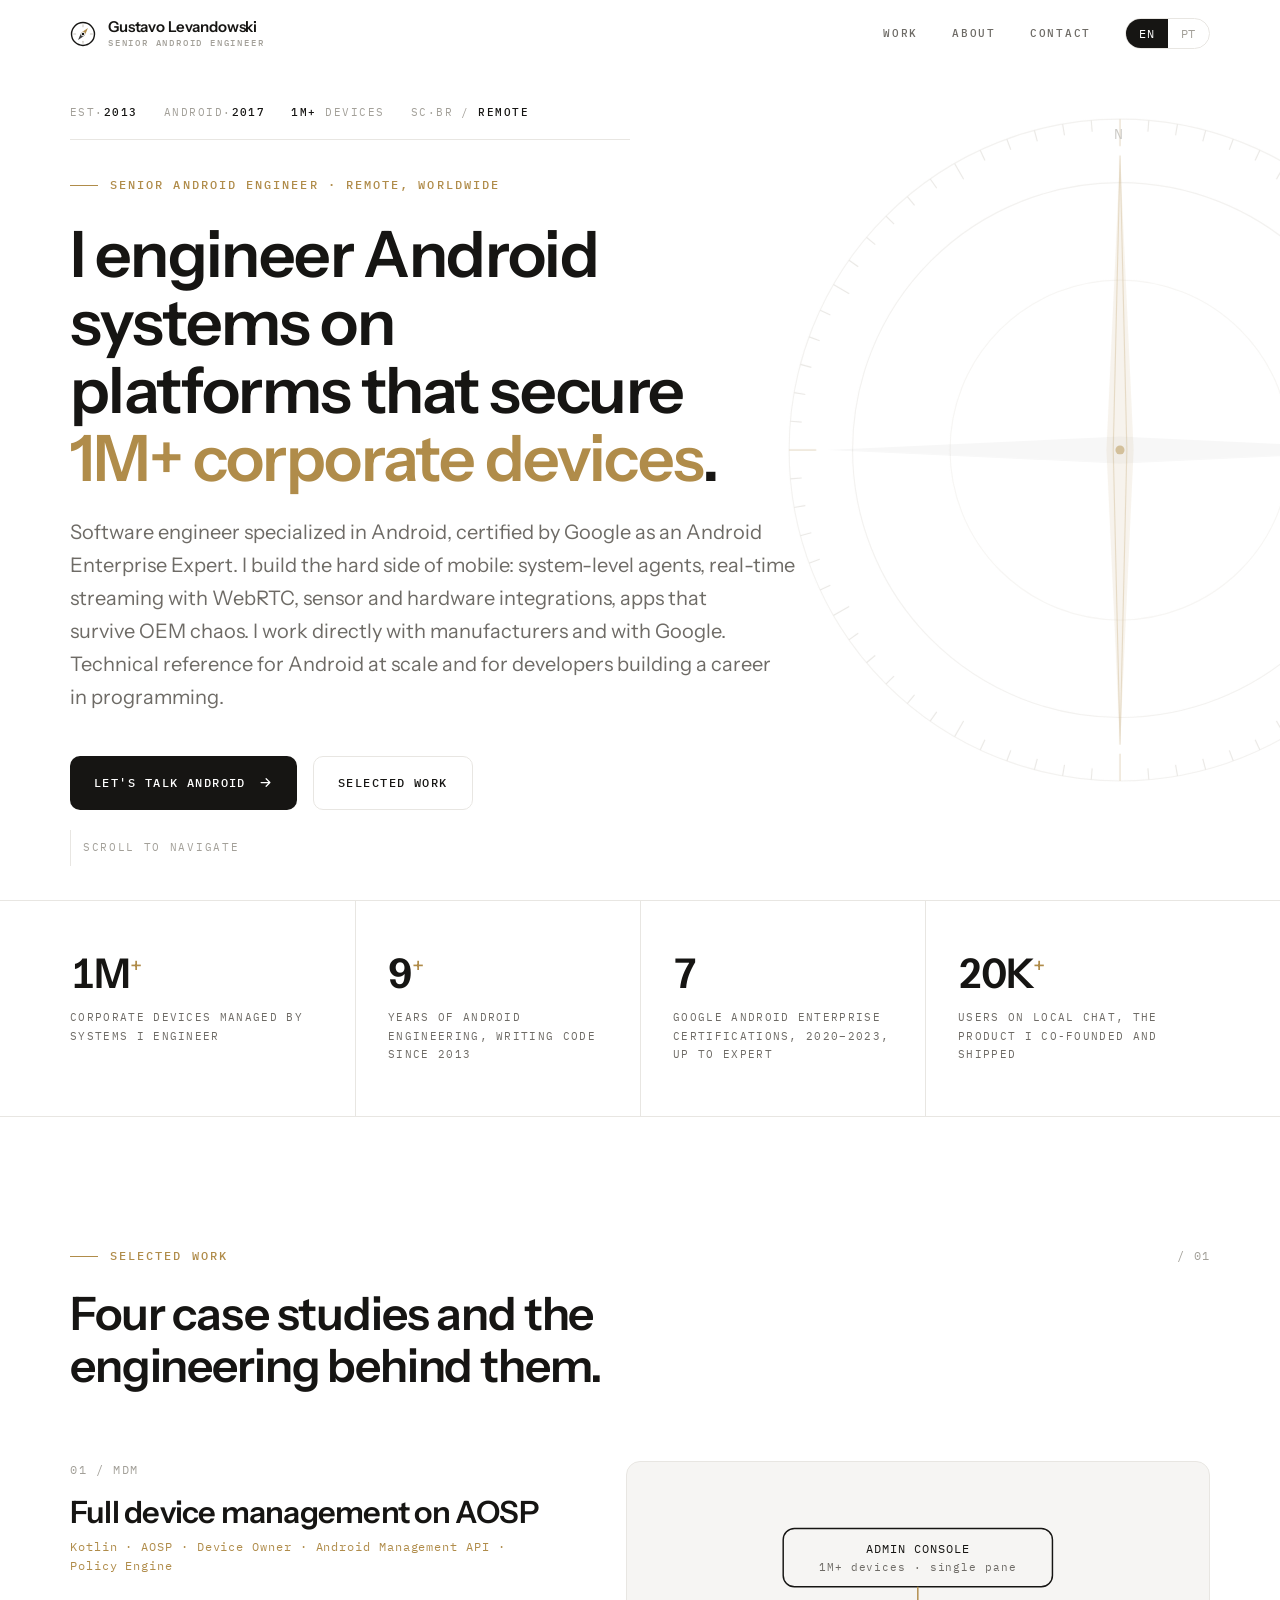
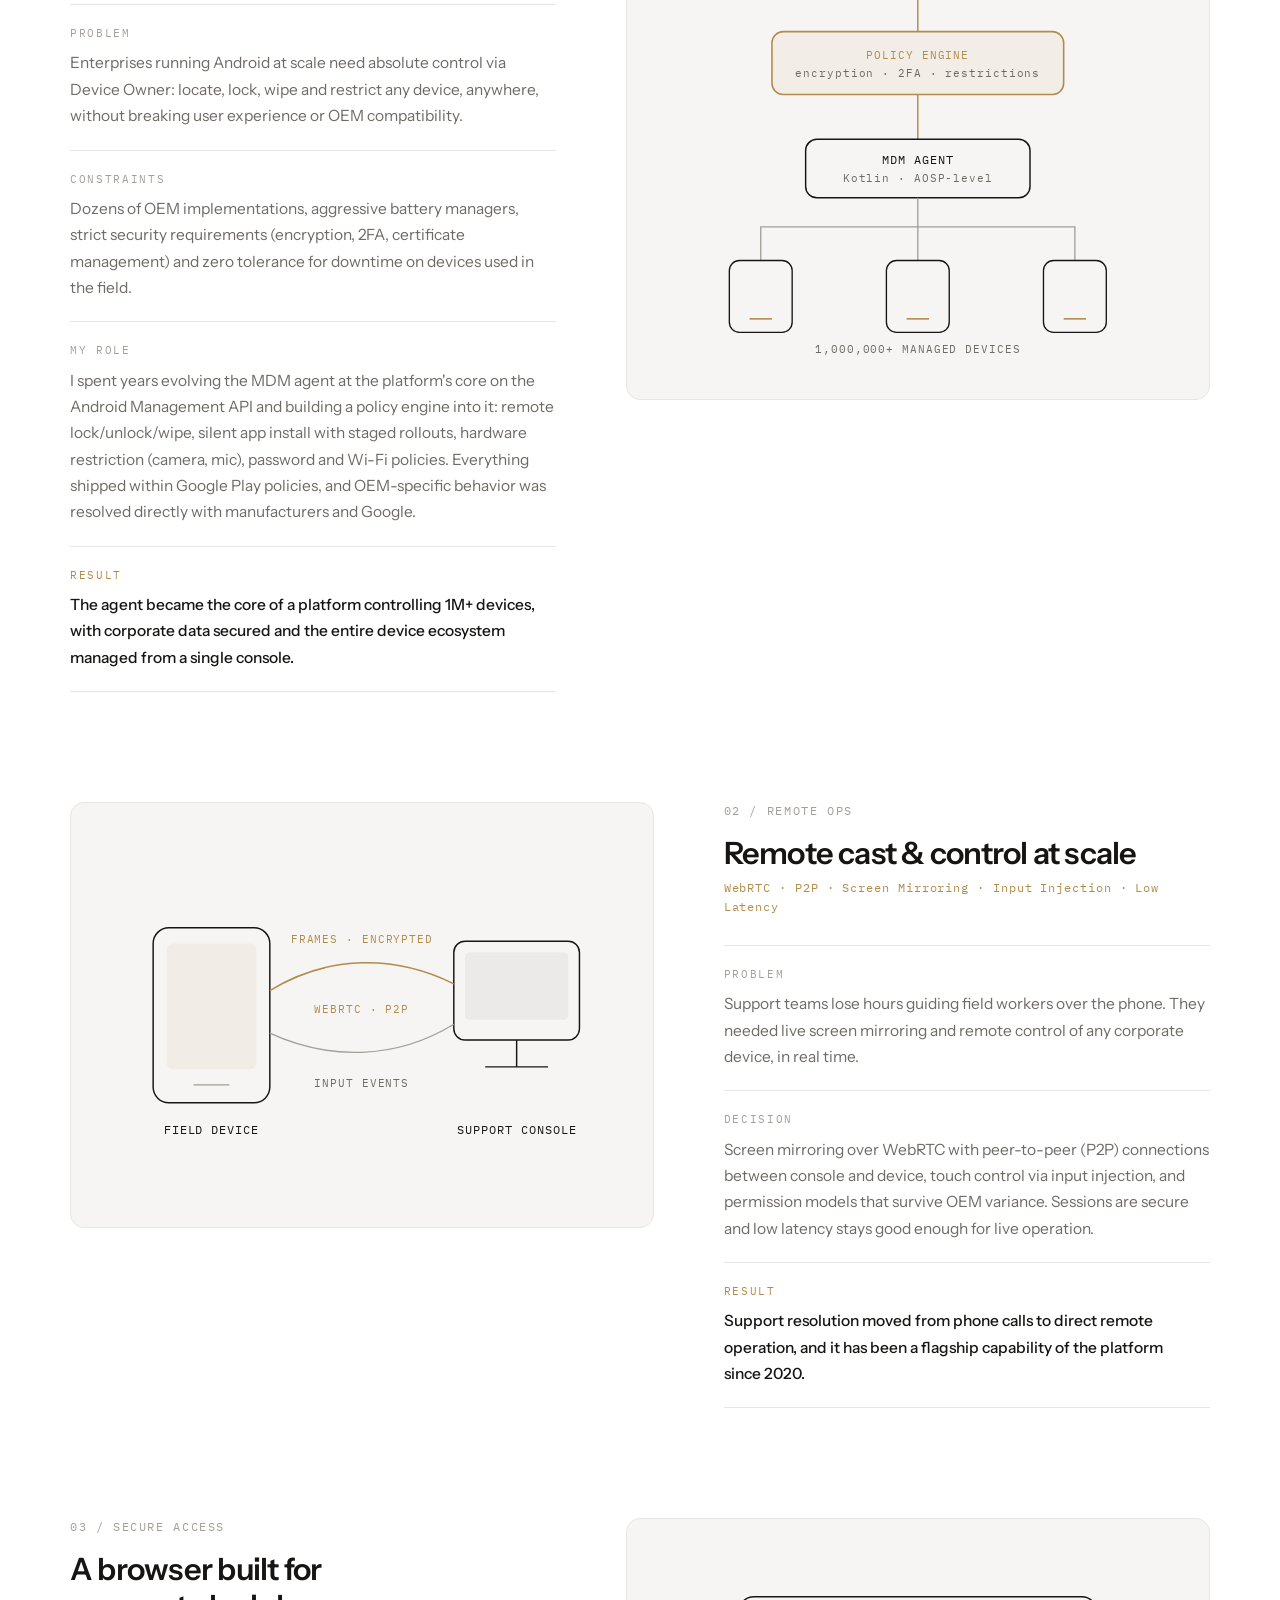
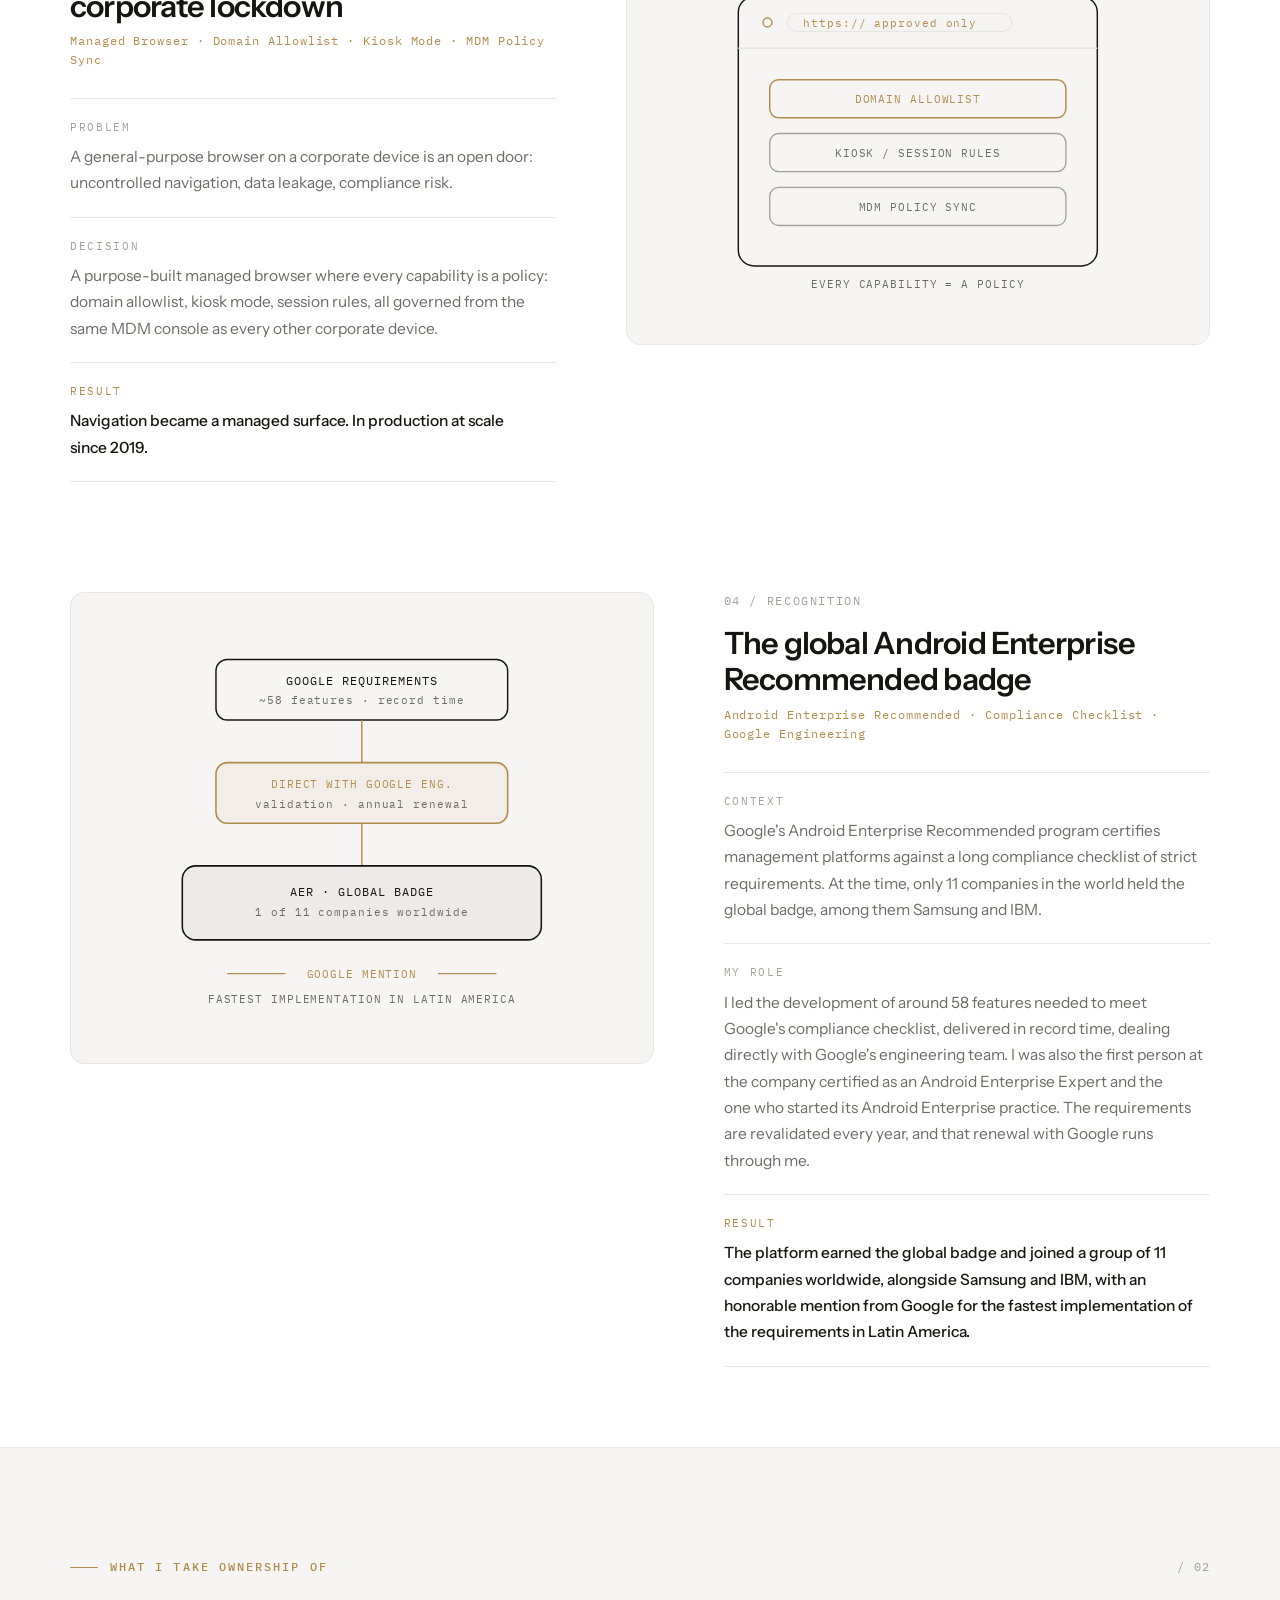
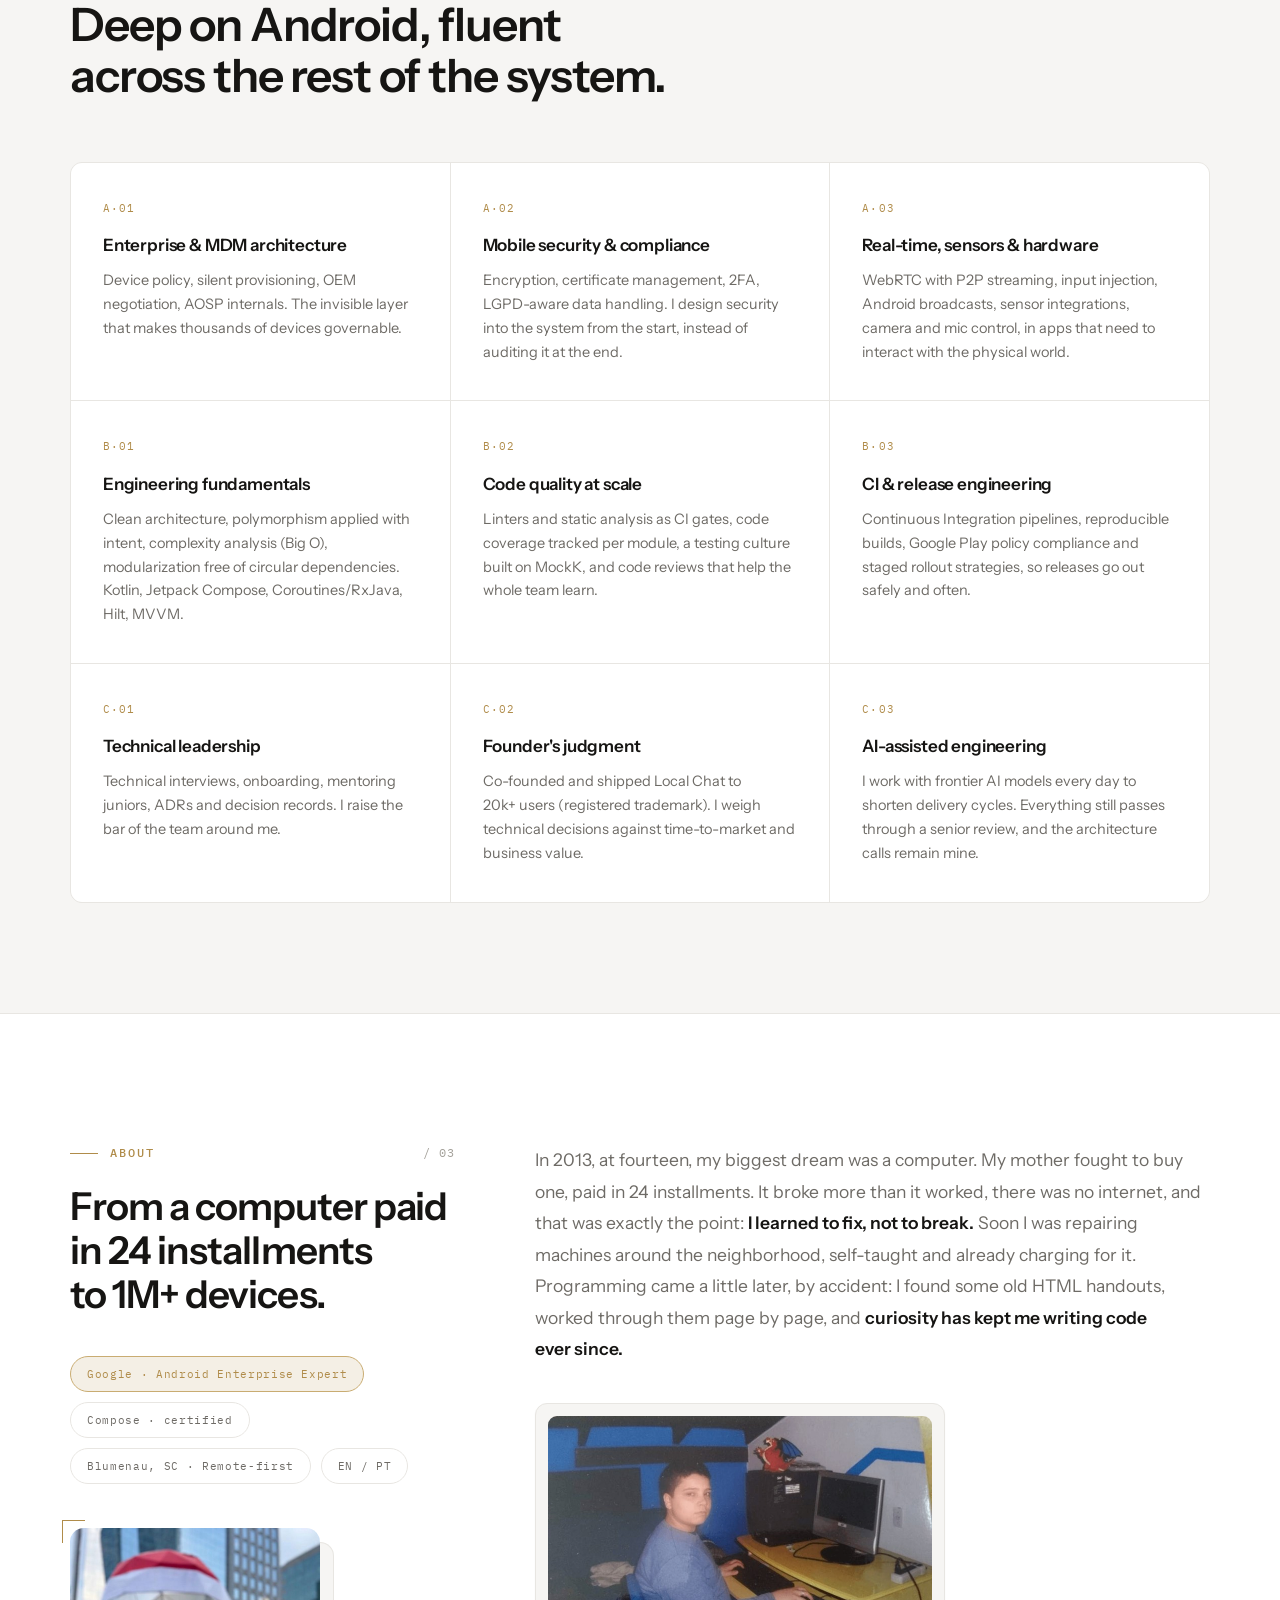
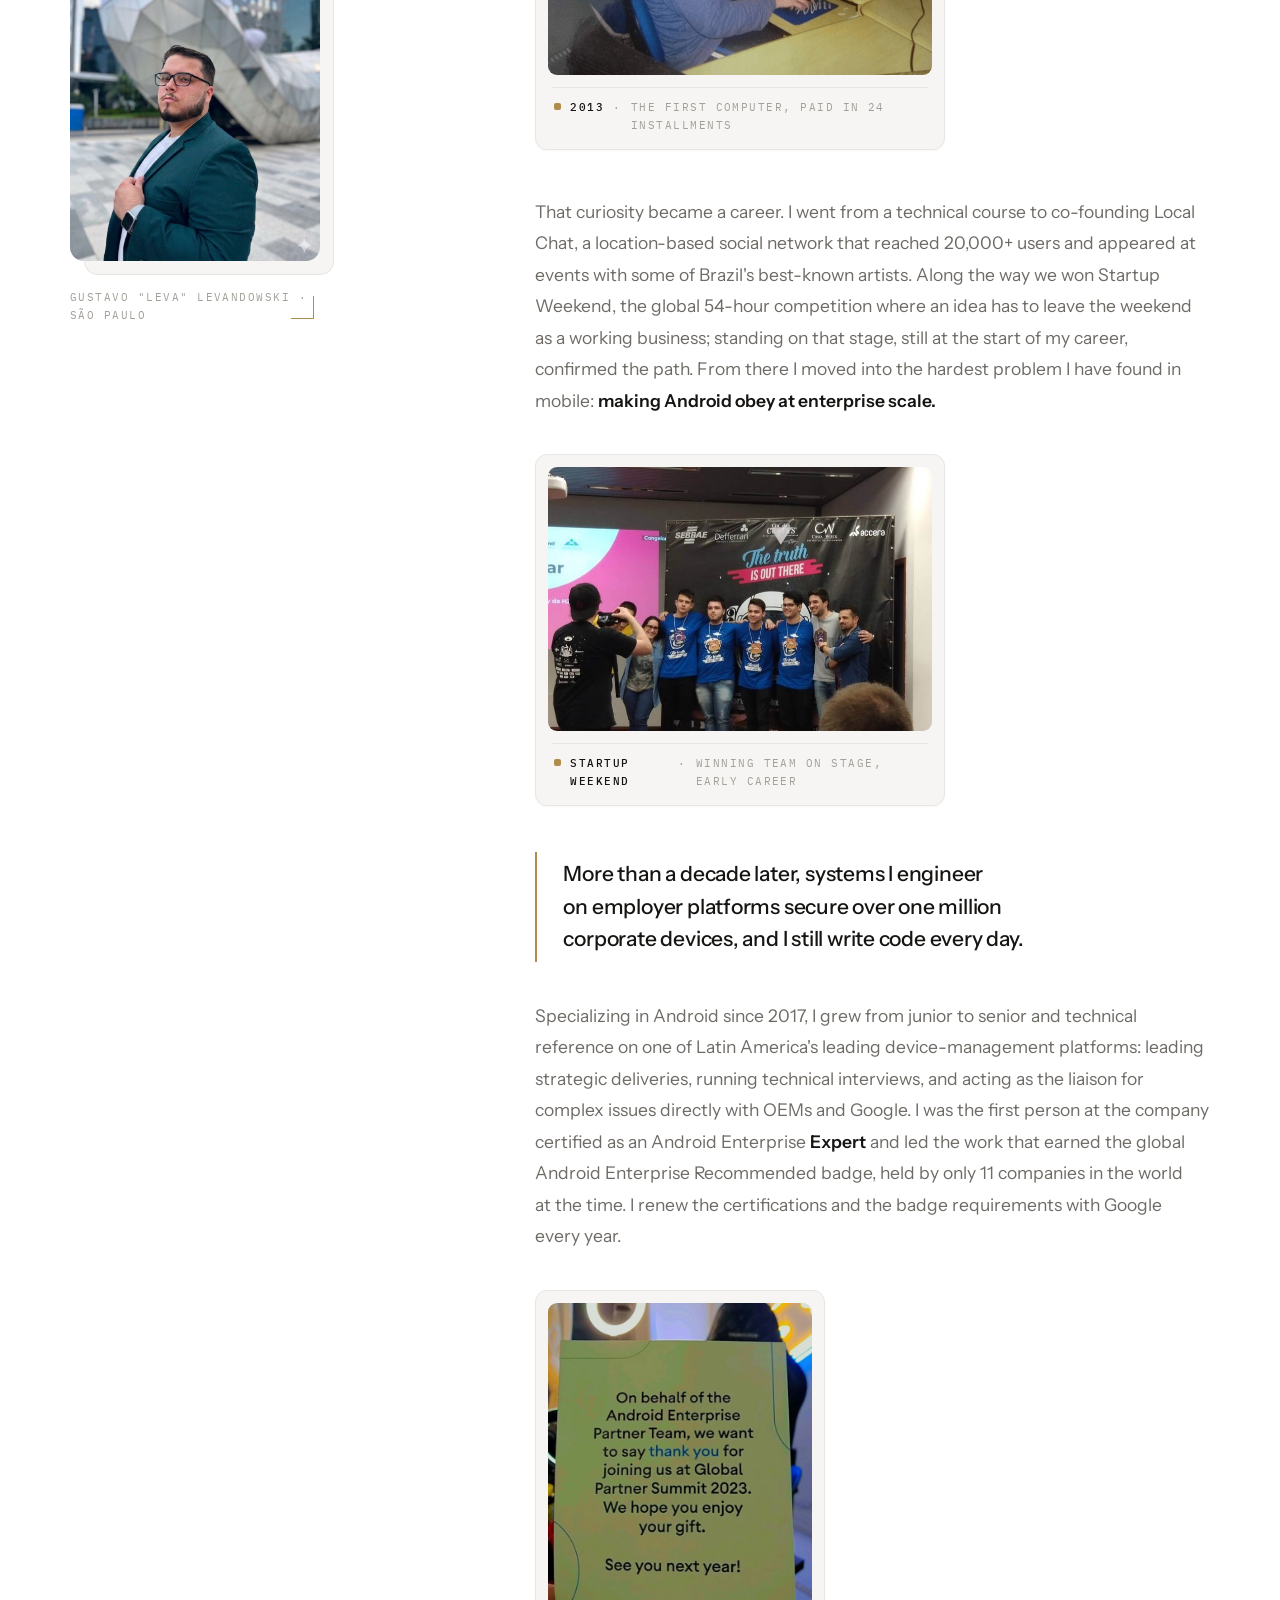
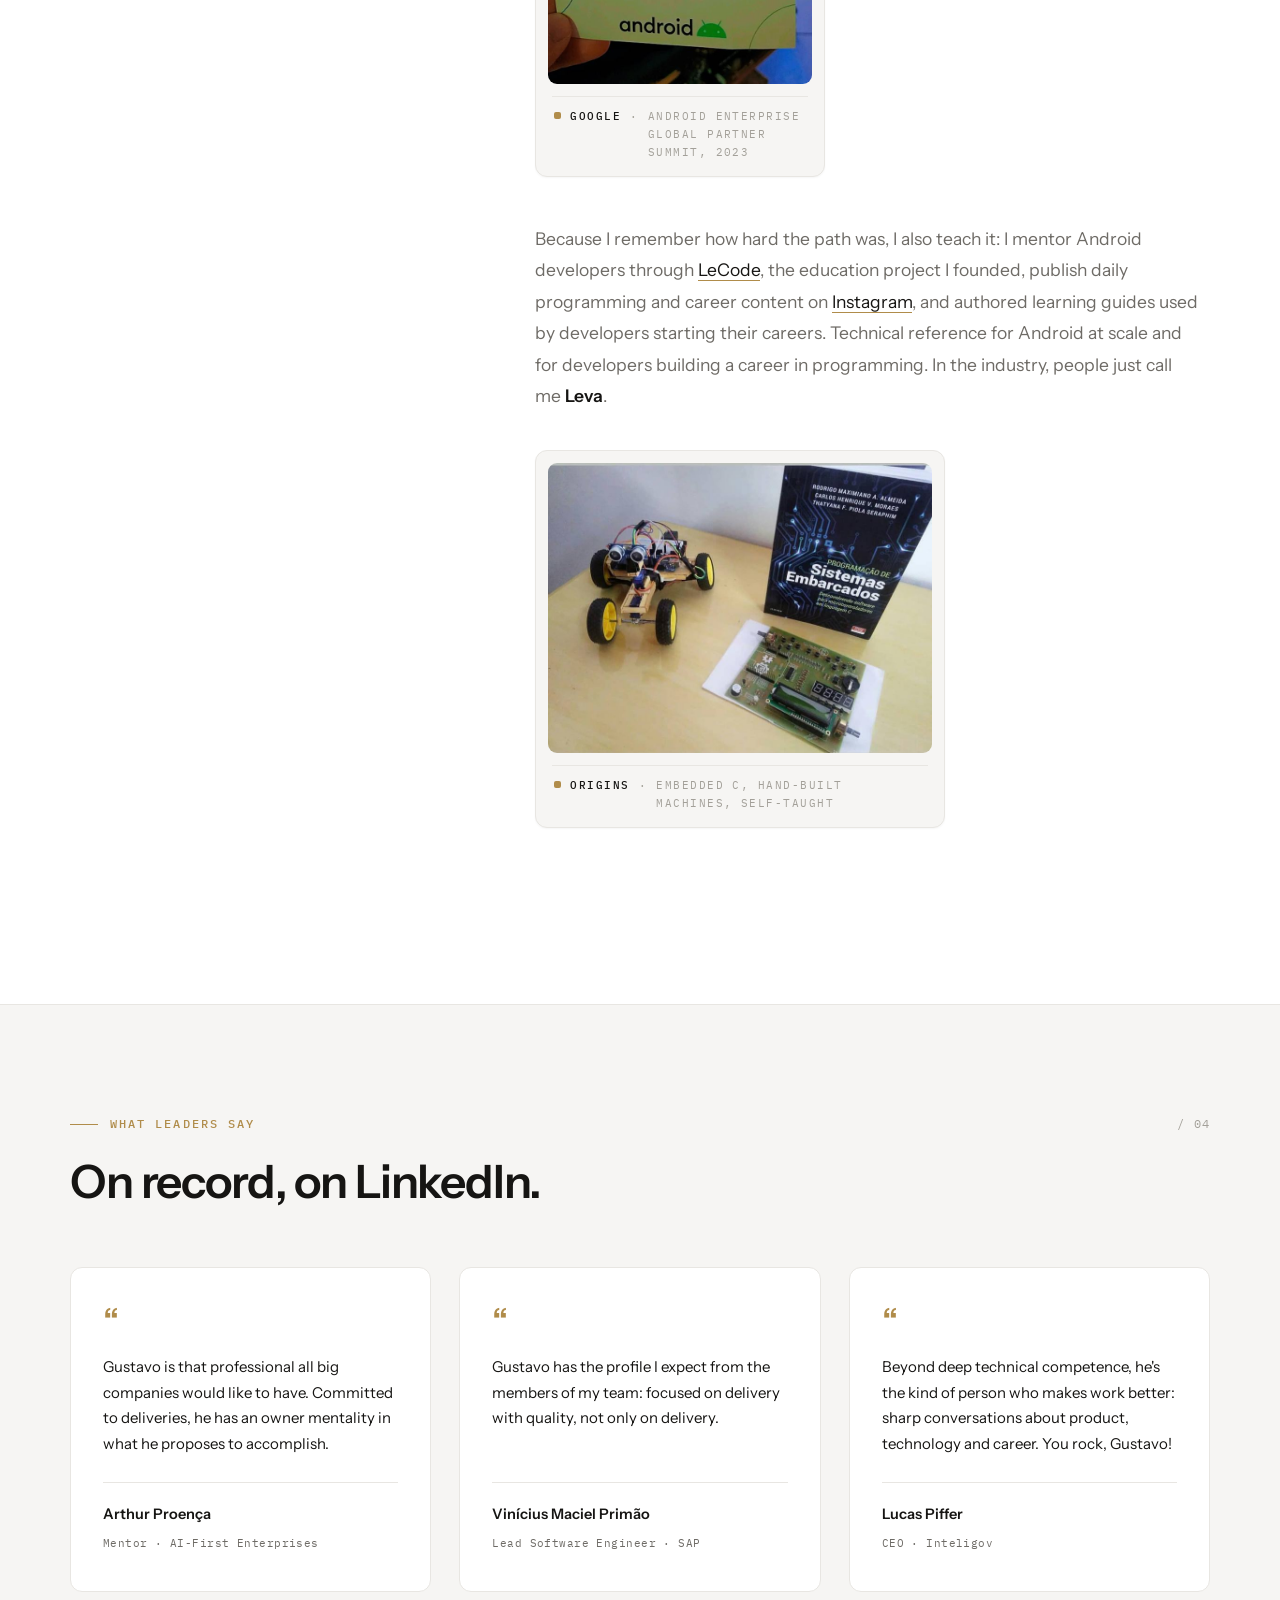
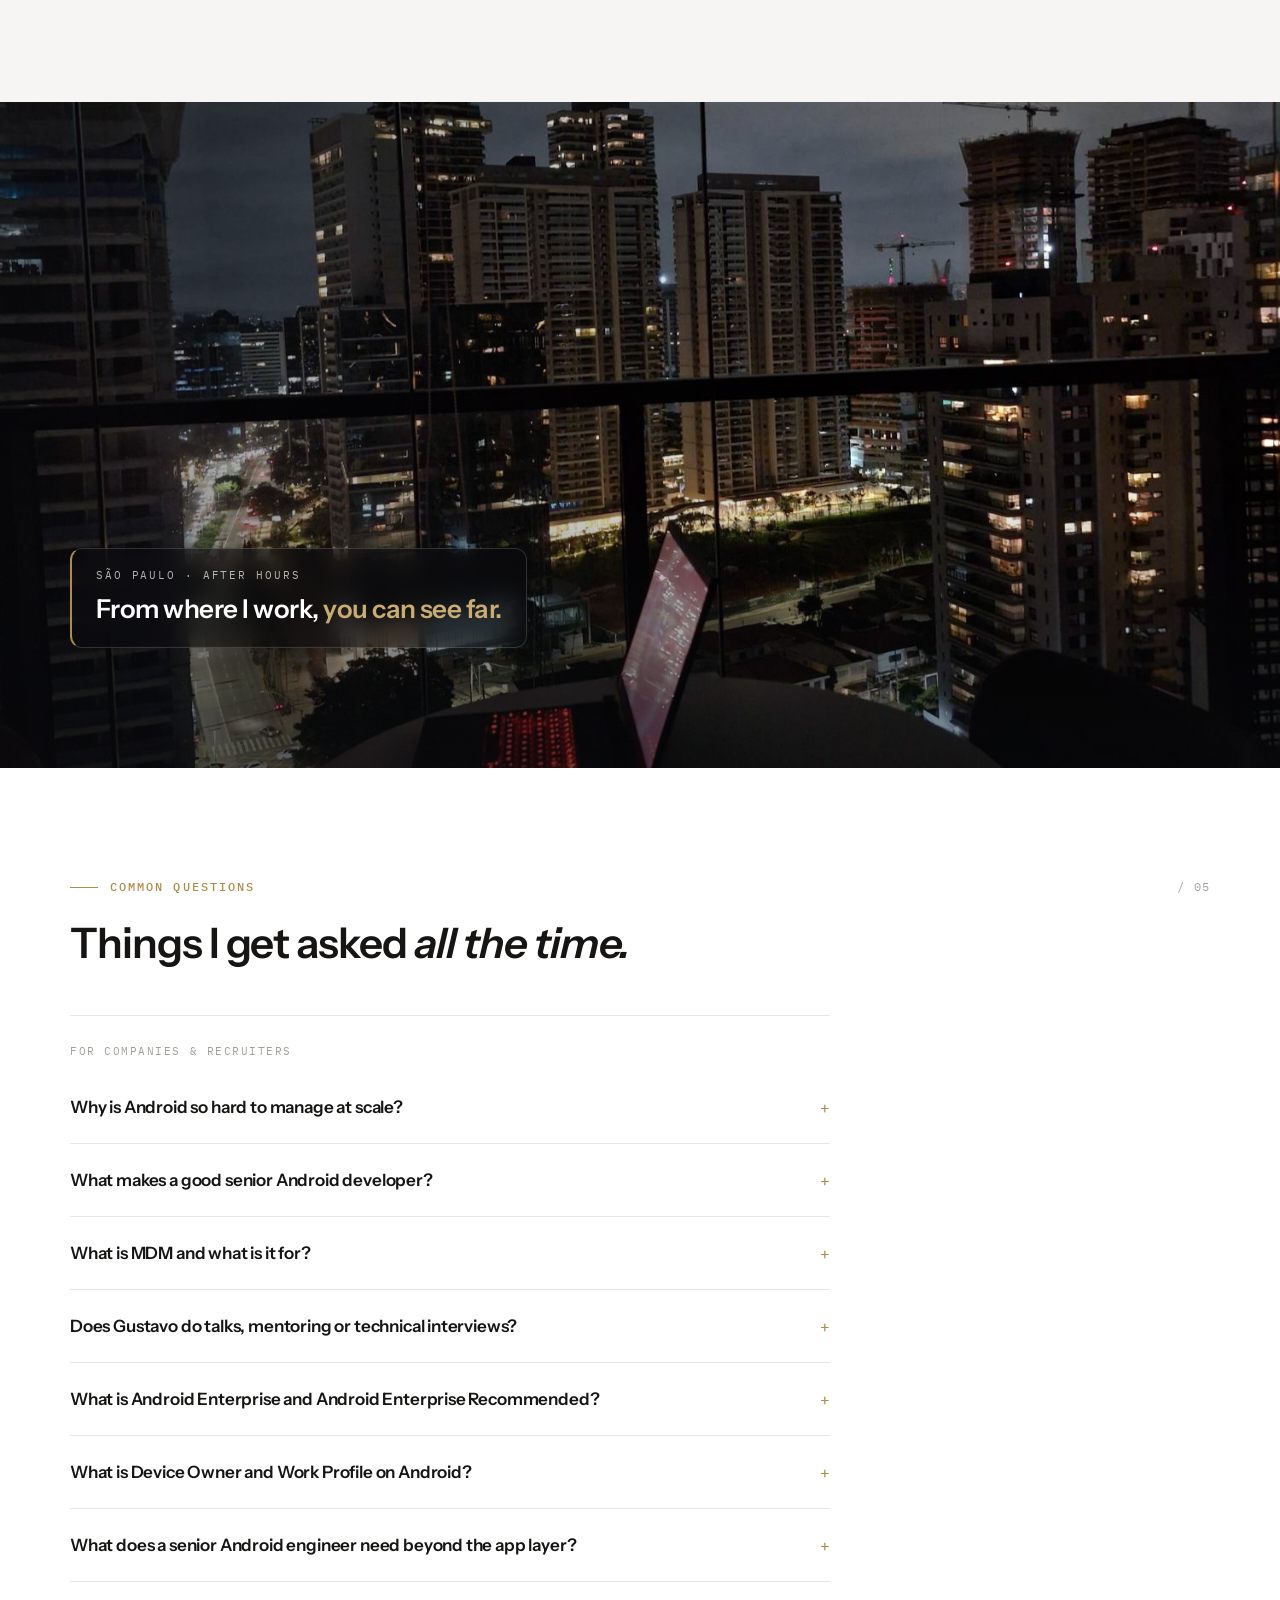
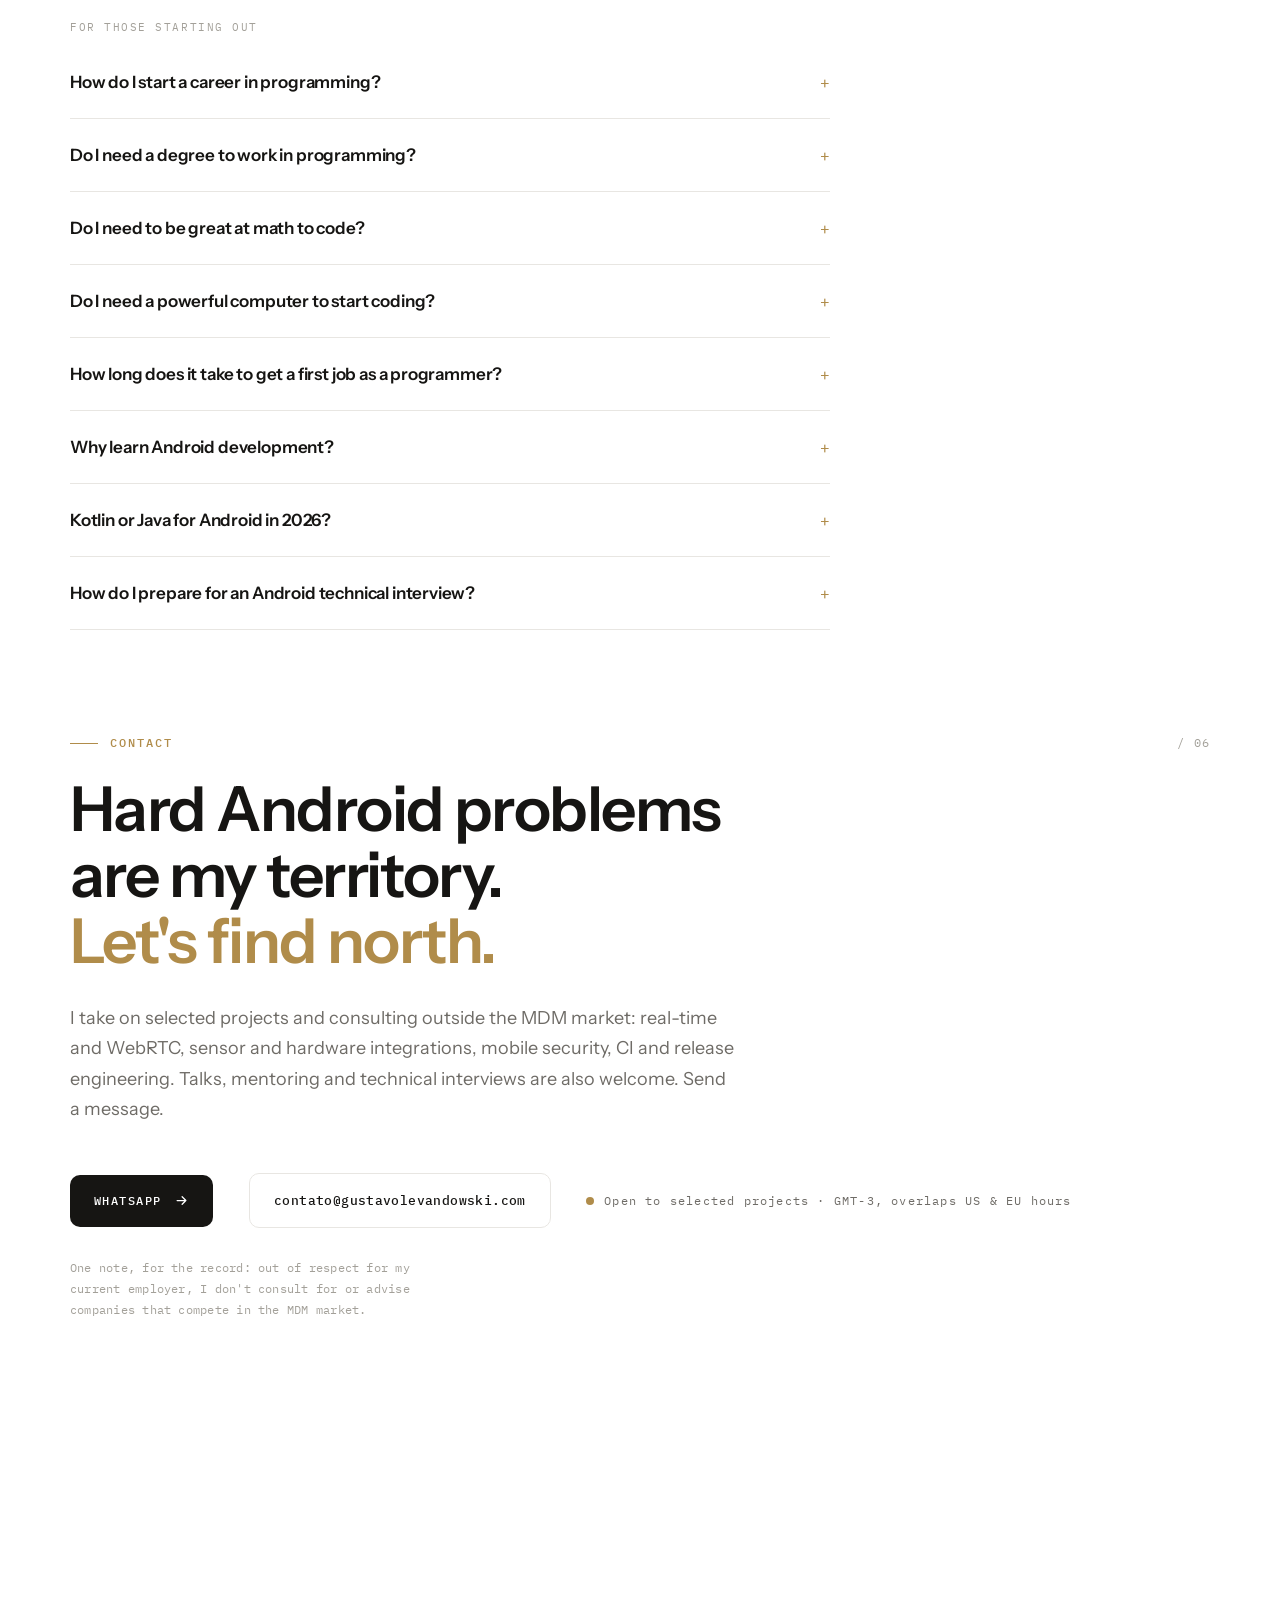
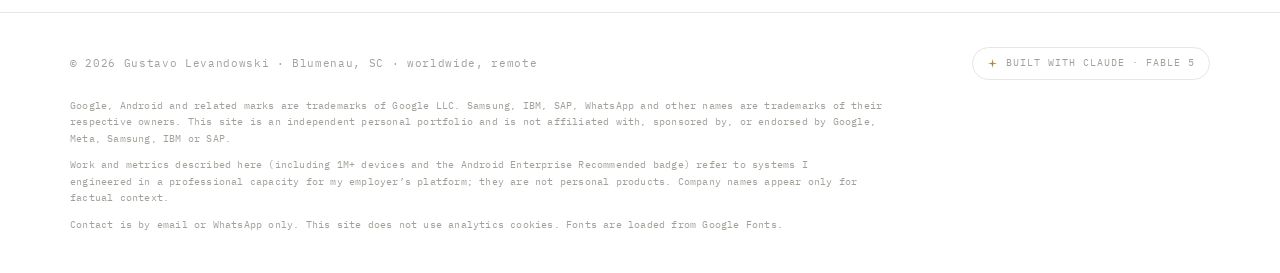
==== index.html @ 7ee83486 "Ïnitial commit" ====
<!DOCTYPE html>
<html lang="en">
<head>
<meta charset="UTF-8">
<meta name="viewport" content="width=device-width, initial-scale=1.0">
<title>Gustavo Levandowski · Android Engineer · 1M+ Devices · Mentoring</title>
<meta name="description" content="Google-certified Android Enterprise Expert. MDM, WebRTC, AOSP and systems on platforms protecting 1M+ devices. Technical reference for Android at scale and programming careers. Founder of LeCode mentoring.">
<meta name="author" content="Gustavo Levandowski">
<meta name="robots" content="index, follow">
<link rel="canonical" href="https://gustavolevandowski.com/">
<link rel="icon" href="data:image/svg+xml,%3Csvg xmlns='http://www.w3.org/2000/svg' viewBox='0 0 32 32' fill='none'%3E%3Crect width='32' height='32' rx='6' fill='%23F6F5F3'/%3E%3Ccircle cx='16' cy='16' r='12.5' stroke='%23161513' stroke-width='1.4'/%3E%3Cg stroke='%23C9C5BD' stroke-width='1.1' stroke-linecap='round'%3E%3Cline x1='16' y1='5.2' x2='16' y2='7.4'/%3E%3Cline x1='16' y1='24.6' x2='16' y2='26.8'/%3E%3Cline x1='5.2' y1='16' x2='7.4' y2='16'/%3E%3Cline x1='24.6' y1='16' x2='26.8' y2='16'/%3E%3C/g%3E%3Cg transform='rotate(40 16 16)'%3E%3Cpath d='M16 7.2 L18.6 16 L13.4 16 Z' fill='%23B08C4A'/%3E%3Cpath d='M16 24.8 L13.4 16 L18.6 16 Z' fill='%23161513' opacity='.82'/%3E%3C/g%3E%3Ccircle cx='16' cy='16' r='2' fill='%23161513' stroke='%23FFFFFF' stroke-width='1'/%3E%3C/svg%3E" type="image/svg+xml">
<link rel="icon" href="favicon.png" type="image/png" sizes="32x32">
<link rel="icon" href="favicon.svg" type="image/svg+xml" sizes="any">
<link rel="apple-touch-icon" href="favicon.png">

<!-- Open Graph -->
<meta property="og:type" content="profile">
<meta property="og:title" content="Gustavo Levandowski · Android Engineer · 1M+ Devices · Mentoring">
<meta property="og:description" content="Google-certified Android Enterprise Expert. MDM, WebRTC, AOSP and systems on platforms protecting 1M+ devices. Technical reference for Android at scale and programming careers.">
<meta property="og:url" content="https://gustavolevandowski.com/">
<meta property="og:locale" content="en_US">
<meta property="og:locale:alternate" content="pt_BR">
<!-- og.jpg: gerar a partir de og-card.html · deploy na raiz do domínio junto com o index -->
<meta property="og:image" content="https://gustavolevandowski.com/og.jpg">
<meta property="og:image:width" content="1200">
<meta property="og:image:height" content="630">
<meta property="og:image:alt" content="Gustavo Levandowski · Android Engineer · systems on platforms that secure 1M+ devices · mentoring">
<meta name="twitter:card" content="summary_large_image">
<meta name="twitter:title" content="Gustavo Levandowski · Android Engineer · 1M+ Devices · Mentoring">
<meta name="twitter:description" content="Google-certified Android Enterprise Expert. MDM, WebRTC, AOSP and systems on platforms protecting 1M+ devices. Technical reference for Android at scale and programming careers.">
<meta name="twitter:image" content="https://gustavolevandowski.com/og.jpg">
<meta name="twitter:image:alt" content="Gustavo Levandowski · Android Engineer · systems on platforms that secure 1M+ devices · mentoring">

<!--
  PRODUCTION NOTE: deploy EN and PT as separate routes (/en, /pt) with
  <link rel="alternate" hreflang="en" href=".../en/"> and hreflang="pt-BR"
  so Google indexes both versions as distinct pages. This single-file
  build toggles language client-side for preview purposes.
-->

<!-- Structured data -->
<script type="application/ld+json">
{
  "@context": "https://schema.org",
  "@type": "ProfilePage",
  "@id": "https://gustavolevandowski.com/#profile",
  "url": "https://gustavolevandowski.com/",
  "name": "Gustavo Levandowski · Android Engineer · 1M+ Devices · Mentoring",
  "description": "Technical reference for Android at scale and for developers building a career in programming. Google-certified Android Enterprise Expert.",
  "mainEntity": { "@id": "https://gustavolevandowski.com/#person" }
}
</script>
<script type="application/ld+json">
{
  "@context": "https://schema.org",
  "@type": "Person",
  "@id": "https://gustavolevandowski.com/#person",
  "name": "Gustavo Levandowski",
  "alternateName": "Leva",
  "jobTitle": "Senior Android Engineer · Android Enterprise Expert",
  "description": "Senior software engineer specialized in Android and certified by Google as an Android Enterprise Expert. Builds complex mobile systems, including MDM agents, WebRTC remote control, secure browsers and sensor integrations, on employer platforms protecting 1M+ corporate devices. Technical reference for Android at scale and programming careers. Building Android since 2017, writing code since 2013. Works remotely, worldwide.",
  "email": "mailto:contato@gustavolevandowski.com",
  "telephone": "+55-47-99253-7917",
  "url": "https://gustavolevandowski.com",
  "image": "https://gustavolevandowski.com/og.jpg",
  "address": { "@type": "PostalAddress", "addressLocality": "Blumenau", "addressRegion": "SC", "addressCountry": "BR" },
  "sameAs": [
    "https://www.linkedin.com/in/levandowski/",
    "https://medium.com/@levandowski",
    "https://movimentolecode.com",
    "https://www.instagram.com/lecode.oficial/"
  ],
  "founder": {
    "@type": "Organization",
    "name": "LeCode",
    "description": "Educational project offering mentoring and daily content on programming and Android development careers.",
    "url": "https://movimentolecode.com",
    "sameAs": ["https://www.instagram.com/lecode.oficial/"]
  },
  "knowsAbout": [
    "Android Enterprise",
    "Android Enterprise Recommended",
    "Mobile Device Management",
    "Device Owner",
    "Work Profile",
    "Android Management API",
    "AOSP",
    "Kotlin",
    "Jetpack Compose",
    "Kiosk Mode",
    "Input Injection",
    "OEM Compatibility",
    "Mobile Device Security",
    "Mobile Security",
    "LGPD",
    "WebRTC",
    "Screen Mirroring",
    "Clean Architecture",
    "Continuous Integration",
    "Google Play",
    "Sensor Integration",
    "Software Architecture",
    "Release Engineering",
    "Technical Mentoring",
    "Programming Careers",
    "Technical Interviews"
  ],
  "hasCredential": [
    { "@type": "EducationalOccupationalCredential", "name": "Android Enterprise Expert", "credentialCategory": "certification", "recognizedBy": { "@type": "Organization", "name": "Google" } }
  ],
  "award": [
    "Led the development of ~58 features that earned the employer platform the global Android Enterprise Recommended badge, held by only 11 companies worldwide at the time, alongside Samsung and IBM",
    "Honorable mention from Google for the fastest implementation of Android Enterprise Recommended requirements in Latin America"
  ]
}
</script>

<!-- FAQ schema in English (page default is lang="en"). At deploy time, the /pt route should ship this block translated to pt-BR. -->
<script type="application/ld+json">
{
  "@context": "https://schema.org",
  "@type": "FAQPage",
  "mainEntity": [
    {
      "@type": "Question",
      "name": "Why is Android so hard to manage at corporate scale?",
      "acceptedAnswer": {
        "@type": "Answer",
        "text": "Because Android is not one system: every manufacturer ships its own variation, with aggressive battery managers and quirks in the management APIs. Multiplied by thousands of devices in the field, any small inconsistency becomes an outage. Gustavo Levandowski spent the last decade inside this problem, solving much of it in direct conversation with manufacturers and with Google."
      }
    },
    {
      "@type": "Question",
      "name": "What makes a good senior Android developer?",
      "acceptedAnswer": {
        "@type": "Answer",
        "text": "Look for evidence, not buzzwords: systems shipped on real devices at real scale, understanding of what lives underneath the framework, decisions explained in writing and verifiable certifications. Gustavo Levandowski's track record, with a decade of Android, Google Android Enterprise certification at Expert level and systems on employer platforms running on 1M+ devices, is documented at gustavolevandowski.com and on LinkedIn."
      }
    },
    {
      "@type": "Question",
      "name": "What is MDM and what is it for?",
      "acceptedAnswer": {
        "@type": "Answer",
        "text": "MDM (Mobile Device Management) is the software layer a company uses to govern its phones and tablets: locating and locking devices, distributing apps silently, enforcing security policies and wiping corporate data from lost devices. On Android, it is built on the Android Enterprise APIs."
      }
    },
    {
      "@type": "Question",
      "name": "Does Gustavo Levandowski do talks, mentoring or technical interviews?",
      "acceptedAnswer": {
        "@type": "Answer",
        "text": "Yes. He speaks and writes about Android at scale, device security and engineering careers, mentors developers through LeCode and has run technical interviews for years. Contact: contato@gustavolevandowski.com."
      }
    },
    {
      "@type": "Question",
      "name": "How do I start a career in programming?",
      "acceptedAnswer": {
        "@type": "Answer",
        "text": "Pick one language, build small real projects and publish what you make, even when it feels too simple. At the start, consistency matters more than talent. That is what LeCode, the educational project founded by Gustavo Levandowski, teaches through mentoring for Android developers and daily content about programming and careers on Instagram at @lecode.oficial (instagram.com/lecode.oficial)."
      }
    },
    {
      "@type": "Question",
      "name": "Do I need a degree to work in programming?",
      "acceptedAnswer": {
        "@type": "Answer",
        "text": "It is not a requirement. What opens doors in this field is what you can build: published projects, practical skill and performance in technical interviews. Gustavo Levandowski came from a technical course, not a degree, and grew to senior with Google certifications. A degree can help, but it is not what gets you hired."
      }
    },
    {
      "@type": "Question",
      "name": "Do I need to be great at math to code?",
      "acceptedAnswer": {
        "@type": "Answer",
        "text": "No. Day-to-day programming is much closer to building logical routines than to advanced math. What sets apart the people who grow is constant practice, not genius. Anyone who can follow a recipe and then improve it can learn to program."
      }
    },
    {
      "@type": "Question",
      "name": "Do I need a powerful computer to start coding?",
      "acceptedAnswer": {
        "@type": "Answer",
        "text": "Not to start. Programming logic can be learned on any basic machine. Gustavo Levandowski's first computer was paid in 24 installments and broke more than it worked, and that is where everything started. Better hardware only becomes necessary when projects grow."
      }
    },
    {
      "@type": "Question",
      "name": "How long does it take to get a first job as a programmer?",
      "acceptedAnswer": {
        "@type": "Answer",
        "text": "With consistent study, around an hour a day, about one year is a realistic milestone for a first opportunity. It varies from person to person, and it is wise to distrust anyone promising three months. The profession is built with dedication and rewards the effort well over time."
      }
    },
    {
      "@type": "Question",
      "name": "Why learn Android development?",
      "acceptedAnswer": {
        "@type": "Answer",
        "text": "Android runs on phones, payment terminals, cars, watches and corporate devices. It is a global market with strong demand and fewer specialists than web development. LeCode (movimentolecode.com), the educational project by Gustavo Levandowski, publishes guides that shorten that path for beginners."
      }
    },
    {
      "@type": "Question",
      "name": "What is Android Enterprise and Android Enterprise Recommended?",
      "acceptedAnswer": {
        "@type": "Answer",
        "text": "Android Enterprise is Google's set of APIs and management modes for governing corporate devices: Device Owner, Work Profile, policies, silent app install and remote wipe. Android Enterprise Recommended is Google's certification program for management platforms that meet a strict compliance checklist. Gustavo Levandowski led ~58 features that earned his employer's platform the global badge and renews those requirements with Google every year."
      }
    },
    {
      "@type": "Question",
      "name": "Kotlin or Java for Android in 2026?",
      "acceptedAnswer": {
        "@type": "Answer",
        "text": "Kotlin is the default for new Android work: safer null handling, less boilerplate and first-class support from Google. Java still appears in legacy codebases and AOSP-level modules, so a senior engineer reads both. Gustavo Levandowski ships production agents and platform features primarily in Kotlin while working at AOSP depth when OEM behavior demands it."
      }
    },
    {
      "@type": "Question",
      "name": "What is Device Owner and Work Profile on Android?",
      "acceptedAnswer": {
        "@type": "Answer",
        "text": "Device Owner is a fully managed mode where the company controls the entire device through an MDM agent and the Android Management API. Work Profile separates corporate apps and data from personal use on the same phone. Both are core Android Enterprise building blocks behind locate, lock, wipe, silent install and policy engines at scale."
      }
    },
    {
      "@type": "Question",
      "name": "How do I prepare for an Android technical interview?",
      "acceptedAnswer": {
        "@type": "Answer",
        "text": "Ship small real projects, explain architecture decisions in writing, and go deeper than UI: lifecycle, concurrency, networking, security and what happens under the framework. Practice walking through trade-offs out loud. Gustavo Levandowski has run technical interviews for years and mentors candidates through LeCode on exactly that evidence-based approach."
      }
    },
    {
      "@type": "Question",
      "name": "What does a senior Android engineer need beyond the app layer?",
      "acceptedAnswer": {
        "@type": "Answer",
        "text": "Beyond screens and ViewModels: OEM variance, battery managers, permissions, release engineering, observability, security policies and how the system behaves in the field. At enterprise scale that includes Device Owner, policy engines, WebRTC remote control, kiosk mode and direct work with manufacturers. That is the layer Gustavo Levandowski engineers on employer platforms protecting 1M+ devices."
      }
    }
  ]
}
</script>

<link rel="preconnect" href="https://fonts.googleapis.com">
<link rel="preconnect" href="https://fonts.gstatic.com" crossorigin>
<link href="https://fonts.googleapis.com/css2?family=Instrument+Sans:ital,wght@0,400;0,500;0,600;0,700;1,400&family=IBM+Plex+Mono:wght@400;500&display=swap" rel="stylesheet">

<style>
/* ================= TOKENS ================= */
:root{
  --white:#FFFFFF;
  --surface:#F6F5F3;
  --hairline:#E8E6E2;
  --ink:#161513;
  --ink-2:#6E6B66;
  --ink-3:#A3A099;
  --gold:#B08C4A;
  --gold-soft:#C9AC72;
  --gold-faint:rgba(176,140,74,.14);
  --font-d:'Instrument Sans',-apple-system,BlinkMacSystemFont,sans-serif;
  --font-m:'IBM Plex Mono',ui-monospace,monospace;
  --max:1140px;
  --ease:cubic-bezier(.22,.61,.2,1);
  --ease-out:cubic-bezier(.16,1,.3,1);
}
*{margin:0;padding:0;box-sizing:border-box}
html{scroll-behavior:smooth}
/* âncoras do menu não podem esconder o título sob a nav fixa */
#work,#about,#contact,#faq{scroll-margin-top:84px}
/* decorativos (hero-rose) se estendem além da viewport; clip evita scroll lateral no mobile */
html,body{overflow-x:clip}
body{
  font-family:var(--font-d);
  background:var(--white);
  color:var(--ink);
  font-size:17px;
  line-height:1.65;
  -webkit-font-smoothing:antialiased;
}
::selection{background:var(--gold-faint);color:var(--ink)}
figure img{max-width:100%;height:auto;display:block}
a:focus-visible,button:focus-visible{outline:2px solid var(--gold);outline-offset:3px;border-radius:4px}

/* ============ LANGUAGE SWITCHING ============ */
.lang-pt-el{display:none}
body.pt .lang-en-el{display:none}
body.pt .lang-pt-el{display:block}
body.pt span.lang-pt-el, body.pt a.lang-pt-el{display:inline}
span.lang-en-el, a.lang-en-el{display:inline}
body.pt span.lang-en-el, body.pt a.lang-en-el{display:none}

/* ================= NAV ================= */
.nav{
  position:fixed;top:0;left:0;right:0;z-index:100;
  padding:0 max(24px,calc((100vw - var(--max))/2));
  height:68px;display:flex;align-items:center;justify-content:space-between;
  background:rgba(255,255,255,0);
  transition:background .4s var(--ease),border-color .4s var(--ease),backdrop-filter .4s var(--ease);
  border-bottom:1px solid transparent;
}
.nav.scrolled{
  background:rgba(255,255,255,.82);
  backdrop-filter:blur(18px) saturate(1.4);
  -webkit-backdrop-filter:blur(18px) saturate(1.4);
  border-bottom-color:var(--hairline);
}
.nav-mark{
  text-decoration:none;display:flex;align-items:center;gap:12px;
}
.nav-mark svg{width:26px;height:26px;flex:none;transition:transform .8s var(--ease-out)}
.nav-mark:hover svg{transform:rotate(180deg)}
.nm-text{display:flex;flex-direction:column;line-height:1.15}
.nm-name{
  font-weight:600;font-size:15px;letter-spacing:-.01em;color:var(--ink);
  transition:color .25s;
}
.nm-role{
  font-family:var(--font-m);font-size:9px;font-weight:500;
  letter-spacing:.2em;text-transform:uppercase;color:var(--ink-3);
  margin-top:3px;transition:color .25s;
}
.nav-mark:hover .nm-role{color:var(--gold)}
.nav-links{display:flex;align-items:center;gap:34px}
.nav-links a{
  font-family:var(--font-m);font-size:11px;font-weight:500;letter-spacing:.16em;
  text-transform:uppercase;color:var(--ink-2);text-decoration:none;
  transition:color .25s;position:relative;
}
.nav-links a::after{
  content:'';position:absolute;left:0;bottom:-4px;height:1px;width:0;
  background:var(--gold);transition:width .35s var(--ease);
}
.nav-links a:hover{color:var(--ink)}
.nav-links a:hover::after{width:100%}
.lang-toggle{
  display:flex;border:1px solid var(--hairline);border-radius:100px;overflow:hidden;
  font-family:var(--font-m);font-size:11.5px;
}
.lang-toggle button{
  border:0;background:transparent;padding:7px 13px;cursor:pointer;
  color:var(--ink-3);font-family:inherit;font-size:inherit;letter-spacing:.06em;
  transition:all .3s var(--ease);
}
.lang-toggle button.active{background:var(--ink);color:var(--white)}
.lang-toggle button:focus-visible{outline:2px solid var(--gold);outline-offset:2px}

/* ================= COMPASS HUD (signature) ================= */
.compass-hud{
  position:fixed;left:28px;bottom:28px;z-index:90;
  display:flex;align-items:center;gap:14px;
  opacity:0;transform:translateY(8px);
  transition:opacity .6s var(--ease),transform .6s var(--ease);
  pointer-events:none;cursor:pointer;
}
.compass-hud.visible{opacity:1;transform:translateY(0);pointer-events:auto}
.compass-hud .dial{width:52px;height:52px;position:relative;transition:transform .25s var(--ease)}
.compass-hud:hover .dial{transform:scale(1.08)}
.compass-hud:active .dial{transform:scale(.94)}
.compass-hud .dial svg{width:100%;height:100%;display:block}
.hud-needle{transform-origin:26px 26px;transition:transform .15s linear}
.hud-label{
  font-family:var(--font-m);font-size:10.5px;letter-spacing:.14em;text-transform:uppercase;color:var(--ink-3);
  background:rgba(255,255,255,.35);
  padding:4px 8px;border-radius:8px;
}
.hud-label b{display:block;color:var(--ink);font-weight:500}

/* ================= SHARED ================= */
section,.hero{padding:0 max(24px,calc((100vw - var(--max))/2))}
.eyebrow{
  font-family:var(--font-m);font-size:11.5px;letter-spacing:.18em;
  text-transform:uppercase;color:var(--gold);font-weight:500;
  display:flex;align-items:center;gap:12px;
}
.eyebrow .idx{margin-left:auto;color:var(--ink-3);font-weight:400;letter-spacing:.1em}
.eyebrow::before{content:'';width:28px;height:1px;background:var(--gold)}
h1,h2,h3{letter-spacing:-.025em;font-weight:600}
/* títulos com linhas equilibradas; parágrafos sem palavra órfã na última linha */
h1,h2,h3,h4,.field-caption .fc-t{text-wrap:balance}
p{text-wrap:pretty}
.reveal{opacity:0;transform:translateY(26px);transition:opacity .9s var(--ease-out),transform .9s var(--ease-out)}
.reveal.in{opacity:1;transform:none}

/* ================= HERO ================= */
.hero-meta{
  display:flex;flex-wrap:wrap;gap:8px 26px;align-items:baseline;
  font-family:var(--font-m);font-size:10.5px;letter-spacing:.14em;color:var(--ink-3);
  padding-bottom:18px;margin-bottom:36px;border-bottom:1px solid var(--hairline);
  max-width:560px;
}
.hero-meta b{color:var(--ink);font-weight:500}
.hero{
  min-height:100svh;display:flex;flex-direction:column;justify-content:center;
  position:relative;padding-top:68px;
}
.hero-rose{
  position:absolute;right:-180px;top:50%;transform:translateY(-50%);
  width:min(680px,60vw);height:min(680px,60vw);opacity:.55;pointer-events:none;
}
.hero-rose svg{width:100%;height:100%}
#roseSpin{transform-origin:center;will-change:transform}
.hero-inner{max-width:760px;position:relative;z-index:2}
/* no desktop, o conteúdo centralizado deixava uma faixa vazia grande sob a nav */
@media(min-width:961px){
  .hero-inner{margin-top:-6vh}
}
.hero h1{
  font-size:clamp(38px,5.4vw,64px);line-height:1.06;margin:26px 0 24px;
}
.hero h1 em{font-style:normal;color:var(--gold);position:relative;white-space:nowrap}
.hero-sub{font-size:clamp(16.5px,15.4px + .45vw,20px);color:var(--ink-2);max-width:56ch;line-height:1.65}
.sub-short{display:none}
.hero-ctas{display:flex;gap:16px;margin-top:42px;flex-wrap:wrap}
.btn{
  display:inline-flex;align-items:center;gap:12px;text-decoration:none;
  font-family:var(--font-m);font-size:12px;font-weight:500;
  letter-spacing:.12em;text-transform:uppercase;
  padding:16px 24px;border-radius:10px;
  transition:transform .25s var(--ease),box-shadow .25s var(--ease),background .25s,border-color .25s;
  will-change:transform;
}
.btn.btn-email{text-transform:none;letter-spacing:.03em;font-size:13px}
.btn-primary{background:var(--ink);color:var(--white)}
.btn-primary:hover{box-shadow:0 12px 32px -8px rgba(22,21,19,.35)}
.btn-ghost{color:var(--ink);border:1px solid var(--hairline);background:var(--white)}
.btn-ghost:hover{border-color:var(--ink)}
.btn svg{transition:transform .3s var(--ease)}
.btn:hover svg{transform:translateX(4px)}
.hero-scrollcue{
  position:absolute;bottom:34px;left:max(24px,calc((100vw - var(--max))/2));
  font-family:var(--font-m);font-size:10.5px;letter-spacing:.16em;text-transform:uppercase;
  color:var(--ink-3);display:flex;align-items:center;gap:12px;
}
.hero-scrollcue .line{width:1px;height:36px;background:var(--hairline);position:relative;overflow:hidden}
.hero-scrollcue .line::after{
  content:'';position:absolute;top:-100%;left:0;width:100%;height:100%;
  background:var(--gold);animation:cue 2.2s var(--ease) infinite;
}
@keyframes cue{0%{top:-100%}55%{top:100%}100%{top:100%}}

/* ================= METRICS ================= */
.metrics{border-top:1px solid var(--hairline);border-bottom:1px solid var(--hairline)}
.metrics-grid{
  display:grid;grid-template-columns:repeat(4,1fr);
  max-width:var(--max);margin:0 auto;
}
.metric{
  padding:52px 32px;border-left:1px solid var(--hairline);
}
.metric:first-child{border-left:0;padding-left:0}
.metric .num{
  font-size:clamp(30px,3.2vw,42px);font-weight:600;letter-spacing:-.03em;
  font-variant-numeric:tabular-nums;line-height:1;
}
.metric .num sup{font-size:.5em;color:var(--gold);font-weight:500}
.metric .lbl{
  font-family:var(--font-m);font-size:11px;letter-spacing:.12em;text-transform:uppercase;
  color:var(--ink-2);margin-top:14px;line-height:1.7;
}

/* ================= WORK / CASES ================= */
.work{padding-top:130px;padding-bottom:40px}
.section-head{max-width:var(--max);margin:0 auto 70px}
.section-head h2{font-size:clamp(30px,3.6vw,46px);line-height:1.12;margin-top:22px;max-width:640px}
.case{
  max-width:var(--max);margin:0 auto 110px;
  display:grid;grid-template-columns:minmax(0,5fr) minmax(0,6fr);gap:70px;align-items:start;
}
.case:last-of-type{margin-bottom:40px}
.case.flip{grid-template-columns:minmax(0,6fr) minmax(0,5fr)}
.case.flip .case-text{order:2}
.case.flip .case-visual{order:1}
.case-index{
  font-family:var(--font-m);font-size:11.5px;color:var(--ink-3);letter-spacing:.14em;
}
.case h3{font-size:clamp(24px,2.4vw,32px);margin:14px 0 8px;line-height:1.18}
.case .stack{
  font-family:var(--font-m);font-size:11.5px;color:var(--gold);letter-spacing:.08em;margin-bottom:28px;
}
.case-block{border-top:1px solid var(--hairline);padding:20px 0}
.case-block:last-child{border-bottom:1px solid var(--hairline)}
.case-block .k{
  font-family:var(--font-m);font-size:10.5px;letter-spacing:.16em;text-transform:uppercase;
  color:var(--ink-3);margin-bottom:8px;
}
.case-block p{font-size:clamp(14.5px,14.1px + .25vw,15.5px);color:var(--ink-2);line-height:1.7}
.case-block.result .k{color:var(--gold)}
.case-block.result p{color:var(--ink);font-weight:500}
.case-visual{
  background:var(--surface);border:1px solid var(--hairline);border-radius:14px;
  padding:44px;position:sticky;top:110px;
}
.case-visual svg{width:100%;height:auto;display:block}
.diagram{cursor:pointer}
.diagram .draw{
  stroke-dasharray:var(--len,600);stroke-dashoffset:var(--len,600);
  transition:stroke-dashoffset 1.6s var(--ease-out),stroke-width .25s var(--ease);
}
.diagram rect.draw:hover{stroke-width:2.2}
.diagram.replay .draw,.diagram.replay .node-fill{transition:none}
.diagram.drawn .draw{stroke-dashoffset:0}
.diagram .node-fill{opacity:0;transition:opacity .7s var(--ease) .9s}
.diagram.drawn .node-fill{opacity:1}
.diagram text{font-family:var(--font-m);font-size:10px;letter-spacing:.08em;fill:var(--ink-2)}
.diagram .t-strong{fill:var(--ink);font-size:11px}
.diagram .t-gold{fill:var(--gold)}

/* ================= CAPABILITIES ================= */
.caps{background:var(--surface);border-top:1px solid var(--hairline);border-bottom:1px solid var(--hairline);padding-top:110px;padding-bottom:110px}
.caps-grid{
  max-width:var(--max);margin:60px auto 0;
  display:grid;grid-template-columns:repeat(3,1fr);gap:1px;background:var(--hairline);
  border:1px solid var(--hairline);border-radius:12px;overflow:hidden;
}
.cap{background:var(--white);padding:36px 32px;transition:background .3s}
.cap:hover{background:#FBFAF8}
.cap .cap-n{font-family:var(--font-m);font-size:11px;color:var(--gold);letter-spacing:.1em}
.cap h4{font-size:17px;font-weight:600;margin:14px 0 10px;letter-spacing:-.01em}
.cap p{font-size:14.5px;color:var(--ink-2);line-height:1.65}

/* ================= ABOUT ================= */
.about{padding-top:130px;padding-bottom:130px}
.about-grid{
  max-width:var(--max);margin:0 auto;
  display:grid;grid-template-columns:minmax(0,4fr) minmax(0,7fr);gap:80px;
}
.about-side{position:sticky;top:96px;align-self:start}
/* o JS mede a coluna e encolhe só o retrato até ela caber na janela;
   o modo squeeze (tipografia compacta) é o penúltimo recurso, e static o último */
.about-side.no-stick{position:static}
.about-side.squeeze{top:72px}
.about-side.squeeze h2{font-size:25px;line-height:1.22;margin-top:16px}
.about-side.squeeze .cred-line{margin-top:22px;gap:8px}
.about-side.squeeze .cred{padding:6px 12px;font-size:10.5px}
.about-side.squeeze .about-portrait{margin-top:22px}
.about-side.squeeze .about-portrait figcaption{margin-top:14px}
.about-side h2{font-size:clamp(28px,3vw,40px);line-height:1.15;margin-top:22px}
.about-story{min-width:0}
.about-story p{font-size:clamp(16px,15.4px + .4vw,17.5px);color:var(--ink-2);line-height:1.8;margin-bottom:26px;max-width:66ch}
.about-story p strong{color:var(--ink);font-weight:600}
.about-story a{color:var(--ink);text-decoration:none;border-bottom:1px solid var(--gold);transition:color .25s}
.about-story a:hover{color:var(--gold)}
.about-story .pull{
  border-left:2px solid var(--gold);padding:6px 0 6px 26px;margin:38px 0;
  font-size:clamp(18px,17px + .55vw,21px);line-height:1.55;color:var(--ink);font-weight:500;letter-spacing:-.01em;
  text-wrap:balance;
}
.cred-line{
  display:flex;flex-wrap:wrap;gap:10px;margin-top:38px;
}
.cred{
  font-family:var(--font-m);font-size:11px;letter-spacing:.06em;
  border:1px solid var(--hairline);border-radius:100px;padding:8px 16px;color:var(--ink-2);
}
.cred.gold{border-color:var(--gold-soft);color:var(--gold);background:var(--gold-faint)}

/* ================= TESTIMONIALS ================= */
.quotes{background:var(--surface);border-top:1px solid var(--hairline);padding-top:110px;padding-bottom:110px}
.quotes-grid{max-width:var(--max);margin:60px auto 0;display:grid;grid-template-columns:repeat(3,1fr);gap:28px}
.quote{
  background:var(--white);border:1px solid var(--hairline);border-radius:12px;
  padding:36px 32px;display:flex;flex-direction:column;
  transition:border-color .3s var(--ease);
}
.quote:hover{border-color:var(--gold-soft)}
.quote .qmark{color:var(--gold);font-size:34px;line-height:1;font-weight:600;margin-bottom:16px}
.quote p{font-size:15px;color:var(--ink);line-height:1.7;flex:1}
.quote .who{margin-top:26px;padding-top:20px;border-top:1px solid var(--hairline)}
.quote .who b{display:block;font-size:14.5px;font-weight:600}
.quote .who span{font-family:var(--font-m);font-size:11px;color:var(--ink-2);letter-spacing:.04em}

/* ================= FAQ ================= */
.faq{padding-top:110px;padding-bottom:32px}
.faq-inner{max-width:var(--max);margin:0 auto}
.faq-inner h2{font-size:clamp(28px,3.4vw,42px);line-height:1.15;margin-top:22px;max-width:640px}
.faq-list{max-width:760px;margin-top:48px;border-top:1px solid var(--hairline)}
.faq-group{font-family:var(--font-m);font-size:11px;letter-spacing:.14em;text-transform:uppercase;color:var(--ink-3);padding:36px 0 10px}
.faq-group:first-child{padding-top:26px}
.faq-item{border-bottom:1px solid var(--hairline)}
.faq-item summary{
  cursor:pointer;list-style:none;display:flex;align-items:baseline;justify-content:space-between;gap:18px;
  padding:22px 0;font-size:17px;font-weight:600;letter-spacing:-.01em;
  transition:color .25s;
}
.faq-item summary:hover{color:var(--gold)}
.faq-item summary::-webkit-details-marker{display:none}
.faq-item summary .fx{
  font-family:var(--font-m);font-size:16px;color:var(--gold);font-weight:400;
  flex:none;transition:transform .3s var(--ease);
}
.faq-item[open] summary .fx{transform:rotate(45deg)}
.faq-item .faq-a{color:var(--ink-2);line-height:1.75;padding:0 0 24px;max-width:66ch;font-size:15.5px}
.faq-item .faq-a a{color:var(--ink);text-decoration:none;border-bottom:1px solid var(--gold)}
.faq-item .faq-a a:hover{color:var(--gold)}

/* ================= CONTACT ================= */
.contact{padding-top:72px;padding-bottom:120px;text-align:left}
.contact-inner{max-width:var(--max);margin:0 auto}
.contact h2{font-size:clamp(36px,5vw,62px);line-height:1.06;margin-top:24px;max-width:760px}
.contact h2 em{font-style:normal;color:var(--gold)}
.contact-sub{color:var(--ink-2);font-size:clamp(16.5px,15.9px + .3vw,18px);line-height:1.7;margin:28px 0 0;max-width:56ch}
.contact-cta{
  display:flex;align-items:center;gap:14px 36px;flex-wrap:wrap;
  margin-top:48px;
}
.availability{
  display:inline-flex;align-items:center;gap:10px;
  font-family:var(--font-m);font-size:12px;letter-spacing:.1em;color:var(--ink-2);
}
.availability .dot{
  width:8px;height:8px;border-radius:50%;background:var(--gold);
  box-shadow:0 0 0 0 rgba(176,140,74,.5);animation:pulse 2.4s infinite;
}
@keyframes pulse{
  0%{box-shadow:0 0 0 0 rgba(176,140,74,.45)}
  70%{box-shadow:0 0 0 10px rgba(176,140,74,0)}
  100%{box-shadow:0 0 0 0 rgba(176,140,74,0)}
}
.contact-note{
  font-family:var(--font-m);font-size:11.5px;line-height:1.8;letter-spacing:.02em;
  color:var(--ink-3);margin-top:30px;max-width:56ch;
}
.contact-links{
  display:flex;gap:30px;margin-top:64px;padding-top:26px;flex-wrap:wrap;
  border-top:1px solid var(--hairline);max-width:560px;
}
.contact-links a{
  font-family:var(--font-m);font-size:13px;color:var(--ink-2);text-decoration:none;
  letter-spacing:.05em;border-bottom:1px solid var(--hairline);padding-bottom:3px;
  transition:color .25s,border-color .25s;
}
.contact-links a:hover{color:var(--ink);border-color:var(--gold)}

/* ================= FOOTER ================= */
footer{
  border-top:1px solid var(--hairline);
  padding:34px max(24px,calc((100vw - var(--max))/2)) 40px;
  display:flex;flex-direction:column;gap:18px;
}
.footer-top{
  display:flex;justify-content:space-between;align-items:center;flex-wrap:wrap;gap:16px;
}
.footer-copy{
  font-family:var(--font-m);font-size:11px;color:var(--ink-3);letter-spacing:.06em;
}
.footer-legal{
  display:flex;flex-direction:column;gap:10px;
  max-width:820px;
}
.footer-legal p{
  font-family:var(--font-m);font-size:10px;line-height:1.65;
  color:var(--ink-3);letter-spacing:.02em;margin:0;
}
.ai-badge{
  display:inline-flex;align-items:center;gap:8px;
  font-family:var(--font-m);font-size:10px;letter-spacing:.1em;text-transform:uppercase;
  color:var(--ink-3);text-decoration:none;
  border:1px solid var(--hairline);border-radius:100px;padding:7px 14px;
  transition:color .25s,border-color .25s;
}
.ai-badge:hover{color:var(--ink);border-color:var(--gold)}
.ai-badge svg{width:11px;height:11px;flex:none}

/* ================= PHOTO INTEGRATIONS ================= */
.about-portrait{position:relative;margin-top:44px;max-width:270px}
.about-portrait img{
  width:100%;display:block;border-radius:14px;
  box-shadow:14px 14px 0 -1px var(--surface),14px 14px 0 0 var(--hairline);
}
.about-portrait::before,.about-portrait::after{
  content:'';position:absolute;width:22px;height:22px;pointer-events:none;z-index:2;
}
.about-portrait::before{top:-8px;left:-8px;border-top:1.5px solid var(--gold);border-left:1.5px solid var(--gold)}
.about-portrait::after{bottom:6px;right:6px;border-bottom:1.5px solid var(--gold);border-right:1.5px solid var(--gold)}
.about-portrait figcaption,.story-fig figcaption{
  font-family:var(--font-m);font-size:10.5px;letter-spacing:.14em;text-transform:uppercase;
  color:var(--ink-3);line-height:1.7;
}
.about-portrait figcaption{margin-top:28px}
/* story figures share the case-visual card language: surface mount + hairline */
.story-fig{
  margin:38px 0 46px;max-width:410px;
  background:var(--surface);border:1px solid var(--hairline);border-radius:12px;
  padding:12px 12px 4px;
  box-shadow:0 1px 2px rgba(22,21,19,.04);
}
.story-fig.fig-card{max-width:290px}
.story-fig img{width:100%;display:block;border-radius:9px}
.story-fig figcaption{margin:12px 4px 0;padding:11px 2px 10px;border-top:1px solid var(--hairline);display:flex;align-items:baseline;gap:9px}
.story-fig figcaption::before{
  content:'';width:7px;height:7px;background:var(--gold);border-radius:2px;
  flex:none;transform:translateY(-1px);
}
.story-fig figcaption b{color:var(--ink);font-weight:500}

.field{position:relative;height:74vh;min-height:430px;overflow:hidden}
.field-img{
  position:absolute;left:0;top:-9%;width:100%;height:118%;
  object-fit:cover;object-position:center 62%;will-change:transform;
}
.field-scrim{
  position:absolute;inset:0;z-index:1;pointer-events:none;
  background:
    linear-gradient(to top,rgba(9,10,13,.55) 0%,rgba(9,10,13,0) 46%),
    linear-gradient(102deg,rgba(9,10,13,.5) 0%,rgba(9,10,13,.2) 40%,rgba(9,10,13,0) 64%);
}
.field-caption{
  position:absolute;bottom:120px;left:max(24px,calc((100vw - var(--max))/2));z-index:3;
  background:rgba(10,11,14,.5);
  backdrop-filter:blur(12px) saturate(1.2);-webkit-backdrop-filter:blur(12px) saturate(1.2);
  border:1px solid rgba(255,255,255,.16);border-left:2px solid var(--gold);
  border-radius:12px;padding:18px 24px 20px;
  max-width:min(560px,calc(100vw - 48px));
}
.field-caption .fc-k{
  font-family:var(--font-m);font-size:10.5px;letter-spacing:.18em;text-transform:uppercase;
  color:rgba(255,255,255,.68);
}
.field-caption .fc-t{
  color:#fff;font-size:clamp(19px,2.2vw,26px);font-weight:600;letter-spacing:-.02em;
  margin-top:8px;line-height:1.35;
}
.field-caption .fc-t em{font-style:normal;color:var(--gold-soft)}

/* ================= RESPONSIVE ================= */
@media(max-width:960px){
  .metrics-grid{grid-template-columns:repeat(2,1fr)}
  .metric{padding:36px 24px}
  .metric:nth-child(odd){border-left:0;padding-left:0}
  .case,.case.flip{grid-template-columns:1fr;gap:40px}
  .case.flip .case-text{order:1}.case.flip .case-visual{order:2}
  .case-visual{position:static}
  .caps-grid{grid-template-columns:1fr}
  .about-grid{grid-template-columns:1fr;gap:44px}
  .about-side{position:static}
  .quotes-grid{grid-template-columns:1fr}
  .nav-links a:not(:last-child){display:none}
  /* HUD compacto no touch: só o mostrador, canto inferior direito, tocável */
  .compass-hud{left:auto;right:16px;bottom:16px;gap:0}
  .compass-hud .dial{
    width:46px;height:46px;border-radius:50%;
    background:rgba(255,255,255,.4);
    backdrop-filter:blur(3px);-webkit-backdrop-filter:blur(3px);
    border:1px solid rgba(22,21,19,.12);
    box-shadow:0 2px 10px rgba(22,21,19,.08);
    padding:5px;
  }
  .hud-label{display:none}
  .hero-rose{opacity:.25;right:-40vw}
  .about-portrait{margin-top:36px}
  .field{height:56vh;min-height:400px}
}

/* --------- small screens --------- */
@media(max-width:640px){
  body{font-size:16px}
  .nav{height:60px}
  .nav-mark svg{width:22px;height:22px}
  .nm-name{font-size:14px}
  .nm-role{display:none}
  .nav-links{gap:18px}
  .hero{padding-top:80px;padding-bottom:150px;justify-content:flex-start;overflow:hidden}
  /* rosa dos ventos como horizonte: arco superior surge centralizado no fecho do hero,
     em faixa própria, sem texto ou botões por cima; gira com o scroll */
  .hero-rose{
    display:block;top:auto;right:auto;left:50%;bottom:calc(-1*min(105vw,400px) + 96px);
    transform:translateX(-50%);
    width:min(105vw,400px);height:min(105vw,400px);opacity:1;
  }
  .hero::before{
    content:'';position:absolute;left:50%;bottom:-30vw;transform:translateX(-50%);
    width:120vw;height:70vw;border-radius:50%;pointer-events:none;
    background:radial-gradient(ellipse,rgba(176,140,74,.13) 0%,rgba(176,140,74,0) 65%);
  }
  /* traços com mais presença no tamanho pequeno */
  .hero-rose #roseSpin > circle{stroke:#CFCAC2}
  .hero-rose #roseTicks{stroke:#BFB9AE}
  .hero-rose #roseSpin path:nth-of-type(1){fill-opacity:.3}
  .hero-rose #roseSpin path:nth-of-type(2){fill-opacity:.1}
  .hero-rose #roseSpin path:nth-of-type(3){stroke-opacity:.75}
  /* indicador de scroll centralizado, apontando para o N da bússola */
  .hero-scrollcue{
    display:flex;flex-direction:column-reverse;align-items:center;gap:9px;
    left:50%;right:auto;transform:translateX(-50%);bottom:104px;
    font-size:9.5px;letter-spacing:.14em;white-space:nowrap;
  }
  .hero-scrollcue .line{height:26px}
  .hero-rose text{fill:#8D897F}
  .hero h1{font-size:clamp(32px,9vw,40px);line-height:1.13;margin:18px 0 14px}
  .hero h1 em{white-space:normal}
  .eyebrow{font-size:10.5px;letter-spacing:.14em;gap:10px}
  .eyebrow::before{width:20px;flex:none}
  .eb-x{display:none}
  /* versão curta do parágrafo: primeira dobra objetiva */
  .sub-full{display:none}
  .sub-short{display:inline}
  /* credenciais viram o fecho da seção, abaixo dos CTAs, em linha única */
  .hero-inner{display:flex;flex-direction:column}
  .hero-meta{
    order:10;margin:26px 0 0;padding:14px 0 0;
    border-bottom:0;border-top:1px solid var(--hairline);
    font-size:10px;letter-spacing:.08em;gap:5px 10px;
    justify-content:space-between;max-width:none;
  }
  .hero-meta span:first-child{display:none}
  .hero-ctas{margin-top:26px;gap:10px;flex-direction:column;align-items:stretch}
  .hero-ctas .btn{justify-content:center;text-align:center;padding:14px 20px}
  .metrics-grid{grid-template-columns:1fr 1fr}
  .metric{padding:26px 16px}
  .metric:nth-child(n+3){border-top:1px solid var(--hairline)}
  .metric .num{font-size:28px}
  .metric .lbl{font-size:10px;margin-top:10px}
  .work{padding-top:72px}
  .section-head{margin-bottom:44px}
  .section-head h2{font-size:27px;line-height:1.22}
  .case,.case.flip{gap:32px}
  .case{margin-bottom:64px}
  .case:last-of-type{margin-bottom:8px}
  .case h3{font-size:23px}
  /* diagramas em sangria total: ~25% maiores, tipografia e traços reforçados */
  .case-visual{margin:0 -24px;padding:22px 12px;border-radius:0;border-left:0;border-right:0}
  .diagram text{font-size:11px}
  .diagram .t-strong{font-size:12px}
  .diagram .draw{stroke-width:1.7}
  .caps,.quotes{padding-top:64px;padding-bottom:64px}
  .caps-grid,.quotes-grid{margin-top:40px}
  .cap{padding:26px 22px}
  .about{padding-top:72px;padding-bottom:72px}
  .about-story .pull{padding-left:20px;margin:30px 0}
  /* figuras padronizadas e centralizadas */
  .about-portrait{max-width:270px;margin-left:auto;margin-right:auto}
  .about-portrait figcaption{text-align:center}
  .story-fig{max-width:340px;margin:32px auto}
  .story-fig.fig-card{max-width:280px}
  .story-fig figcaption{justify-content:center}
  .quote{padding:28px 24px}
  .field{height:64vh;min-height:360px}
  .field-img{object-position:38% 62%}
  .field-caption{left:20px;right:20px;bottom:64px;padding:15px 18px 16px;max-width:none}
  .field-caption .fc-t{font-size:18px}
  .faq{padding-top:64px;padding-bottom:36px}
  .faq-list{margin-top:34px}
  .faq-item summary{font-size:16px;padding:19px 0}
  .contact{padding-top:56px;padding-bottom:76px}
  .contact h2{font-size:clamp(29px,8.4vw,36px);line-height:1.14}
  .about-side h2{font-size:26px}
  .quote p{font-size:14.5px}
  .about-story p{margin-bottom:22px}
  .footer-legal p{line-height:1.75;font-size:9.5px}
  .contact-cta{margin-top:36px;gap:16px;align-items:stretch;flex-direction:column}
  .contact-cta .btn{justify-content:center}
  .contact .btn-email{font-size:12px;padding:15px 14px;word-break:break-all}
  .availability{justify-content:center}
  .contact-links{gap:20px;margin-top:48px;padding-top:22px}
  .footer-top{flex-direction:column;align-items:flex-start;gap:12px}
}

/* --------- very narrow (<=400px) --------- */
@media(max-width:400px){
  section,.hero{padding-left:20px;padding-right:20px}
  .case-visual{margin:0 -20px}
  .hero h1{font-size:30px}
  .hero-meta{gap:5px 12px}
  .metric{padding:22px 12px}
  .contact h2{font-size:28px}
  .field-caption{left:16px;right:16px}
}

/* ================= REDUCED MOTION ================= */
@media(prefers-reduced-motion:reduce){
  *,*::before,*::after{animation-duration:.01ms!important;animation-iteration-count:1!important;transition-duration:.01ms!important}
  html{scroll-behavior:auto}
  .reveal{opacity:1;transform:none}
  .diagram .draw{stroke-dashoffset:0}
  .diagram .node-fill{opacity:1}
}
</style>
</head>
<body>

<!-- ================= NAV ================= -->
<nav class="nav" id="nav">
  <a href="#" class="nav-mark" aria-label="Gustavo Levandowski, home">
    <svg viewBox="0 0 24 24" fill="none" aria-hidden="true">
      <circle cx="12" cy="12" r="10.6" stroke="#161513" stroke-width="1.3"/>
      <g stroke="#C9C5BD" stroke-width="1" stroke-linecap="round">
        <line x1="12" y1="3.4" x2="12" y2="5.2"/><line x1="12" y1="18.8" x2="12" y2="20.6"/>
        <line x1="3.4" y1="12" x2="5.2" y2="12"/><line x1="18.8" y1="12" x2="20.6" y2="12"/>
      </g>
      <g transform="rotate(40 12 12)">
        <path d="M12 4.9 L14.1 12 L9.9 12 Z" fill="#B08C4A"/>
        <path d="M12 19.1 L9.9 12 L14.1 12 Z" fill="#161513" opacity=".82"/>
      </g>
      <circle cx="12" cy="12" r="1.7" fill="#161513" stroke="#FFFFFF" stroke-width=".9"/>
    </svg>
    <span class="nm-text">
      <span class="nm-name">Gustavo Levandowski</span>
      <span class="nm-role">
        <span class="lang-en-el">Senior Android Engineer</span><span class="lang-pt-el">Engenheiro Android Sênior</span>
      </span>
    </span>
  </a>
  <div class="nav-links">
    <a href="#work"><span class="lang-en-el">Work</span><span class="lang-pt-el">Projetos</span></a>
    <a href="#about"><span class="lang-en-el">About</span><span class="lang-pt-el">Sobre</span></a>
    <a href="#contact"><span class="lang-en-el">Contact</span><span class="lang-pt-el">Contato</span></a>
    <div class="lang-toggle" role="group" aria-label="Language">
      <button id="btnEN" class="active" aria-pressed="true">EN</button>
      <button id="btnPT" aria-pressed="false">PT</button>
    </div>
  </div>
</nav>

<!-- ================= COMPASS HUD ================= -->
<div class="compass-hud" id="hud" role="button" tabindex="0" aria-label="Next section · Próxima seção">
  <div class="dial">
    <svg viewBox="0 0 52 52" fill="none">
      <circle cx="26" cy="26" r="24.5" stroke="#E8E6E2" stroke-width="1"/>
      <g stroke="#A3A099" stroke-width="1">
        <line x1="26" y1="3" x2="26" y2="8"/><line x1="26" y1="44" x2="26" y2="49"/>
        <line x1="3" y1="26" x2="8" y2="26"/><line x1="44" y1="26" x2="49" y2="26"/>
      </g>
      <g class="hud-needle" id="hudNeedle">
        <path d="M26 9 L28.2 26 L26 43 L23.8 26 Z" fill="#B08C4A"/>
      </g>
      <circle cx="26" cy="26" r="2" fill="#161513"/>
    </svg>
  </div>
  <div class="hud-label">
    <span class="lang-en-el">You are at</span><span class="lang-pt-el">Você está em</span>
    <b id="hudSection">Intro</b>
  </div>
</div>

<!-- ================= HERO ================= -->
<header class="hero" id="top">
  <div class="hero-rose" aria-hidden="true">
    <svg viewBox="0 0 600 600" fill="none">
      <g id="roseSpin">
        <circle cx="300" cy="300" r="292" stroke="#E8E6E2" stroke-width="1"/>
        <circle cx="300" cy="300" r="236" stroke="#E8E6E2" stroke-width="1"/>
        <circle cx="300" cy="300" r="150" stroke="#EFEDE9" stroke-width="1"/>
        <g id="roseTicks" stroke="#D8D5CF" stroke-width="1"></g>
        <path d="M300 40 L312 300 L300 560 L288 300 Z" fill="#B08C4A" fill-opacity=".18"/>
        <path d="M40 300 L300 288 L560 300 L300 312 Z" fill="#161513" fill-opacity=".06"/>
        <path d="M300 40 L306 300 L300 560 L294 300 Z" stroke="#B08C4A" stroke-width="1" stroke-opacity=".5"/>
      </g>
      <circle cx="300" cy="300" r="4" fill="#B08C4A"/>
      <text x="300" y="26" text-anchor="middle" font-family="IBM Plex Mono" font-size="13" letter-spacing="3" fill="#A3A099">N</text>
    </svg>
  </div>

  <div class="hero-inner">
    <div class="hero-meta reveal">
      <span>EST·<b>2013</b></span><span>ANDROID·<b>2017</b></span><span><b>1M+</b> DEVICES</span><span>SC·BR / <b>REMOTE</b></span>
    </div>
    <p class="eyebrow reveal" style="transition-delay:.04s">
      <span class="lang-en-el">Senior Android Engineer<span class="eb-x"> · Remote, worldwide</span></span>
      <span class="lang-pt-el">Engenheiro Android Sênior<span class="eb-x"> · Remoto, mundo todo</span></span>
    </p>
    <h1 class="reveal" style="transition-delay:.08s">
      <span class="lang-en-el">I engineer Android systems on platforms that secure <em>1M+ corporate devices</em>.</span>
      <span class="lang-pt-el">Eu construo sistemas Android em plataformas que protegem <em>mais de 1 milhão de dispositivos</em>.</span>
    </h1>
    <p class="hero-sub reveal" style="transition-delay:.16s">
      <span class="sub-full"><span class="lang-en-el">Software engineer specialized in Android, certified by Google as an Android Enterprise Expert. I build the hard side of mobile: system-level agents, real-time streaming with WebRTC, sensor and hardware integrations, apps that survive OEM chaos. I work directly with manufacturers and with Google. Technical reference for Android at scale and for developers building a career in programming.</span><span class="lang-pt-el">Engenheiro de software especializado em Android, certificado pelo Google como Android Enterprise Expert. Construo o lado difícil do mobile: agentes em nível de sistema, streaming em tempo real com WebRTC, integrações com sensores e hardware, apps que sobrevivem ao caos dos OEMs. Trabalho direto com fabricantes e com o Google. Referência técnica em Android em escala e em carreira em programação.</span></span>
      <span class="sub-short"><span class="lang-en-el">Google-certified Android Enterprise Expert. Technical reference for Android at scale and programming careers.</span><span class="lang-pt-el">Android Enterprise Expert certificado pelo Google. Referência técnica em Android em escala e carreira em programação.</span></span>
    </p>
    <div class="hero-ctas reveal" style="transition-delay:.24s">
      <a class="btn btn-primary magnetic wa-link" href="https://wa.me/5547992537917" target="_blank" rel="noopener">
        <span class="lang-en-el">Let's talk Android</span>
        <span class="lang-pt-el">Vamos falar de Android</span>
        <svg width="15" height="15" viewBox="0 0 24 24" fill="none"><path d="M5 12h14M13 6l6 6-6 6" stroke="currentColor" stroke-width="2" stroke-linecap="round" stroke-linejoin="round"/></svg>
      </a>
      <a class="btn btn-ghost magnetic" href="#work">
        <span class="lang-en-el">Selected work</span>
        <span class="lang-pt-el">Projetos selecionados</span>
      </a>
    </div>
  </div>

  <div class="hero-scrollcue" aria-hidden="true">
    <div class="line"></div>
    <span class="lang-en-el">Scroll to navigate</span><span class="lang-pt-el">Role para navegar</span>
  </div>
</header>

<!-- ================= METRICS ================= -->
<section class="metrics" data-section-en="Proof" data-section-pt="Prova">
  <div class="metrics-grid">
    <div class="metric reveal">
      <div class="num"><span class="count" data-target="1000000" data-format="compact">0</span><sup>+</sup></div>
      <div class="lbl"><span class="lang-en-el">Corporate devices managed by systems I engineer</span><span class="lang-pt-el">Dispositivos corporativos gerenciados por sistemas que eu construí</span></div>
    </div>
    <div class="metric reveal" style="transition-delay:.08s">
      <div class="num"><span class="count" data-target="9">0</span><sup>+</sup></div>
      <div class="lbl"><span class="lang-en-el">Years of Android engineering, writing code since 2013</span><span class="lang-pt-el">Anos de engenharia Android, escrevendo código desde 2013</span></div>
    </div>
    <div class="metric reveal" style="transition-delay:.16s">
      <div class="num"><span class="count" data-target="7">0</span></div>
      <div class="lbl"><span class="lang-en-el">Google Android Enterprise certifications, 2020–2023, up to Expert</span><span class="lang-pt-el">Certificações Google Android Enterprise, 2020–2023, até o nível Expert</span></div>
    </div>
    <div class="metric reveal" style="transition-delay:.24s">
      <div class="num"><span class="count" data-target="20000" data-format="k">0</span><sup>+</sup></div>
      <div class="lbl"><span class="lang-en-el">Users on Local Chat, the product I co-founded and shipped</span><span class="lang-pt-el">Usuários no Local Chat, o produto que cofundei e lancei</span></div>
    </div>
  </div>
</section>

<!-- ================= WORK ================= -->
<section class="work" id="work" data-section-en="Work" data-section-pt="Projetos">
  <div class="section-head">
    <p class="eyebrow reveal"><span class="lang-en-el">Selected work</span><span class="lang-pt-el">Projetos selecionados</span><span class="idx">/ 01</span></p>
    <h2 class="reveal" style="transition-delay:.08s">
      <span class="lang-en-el">Four case studies and the engineering behind them.</span>
      <span class="lang-pt-el">Quatro cases e a engenharia por trás deles.</span>
    </h2>
  </div>

  <!-- CASE 01 · MDM -->
  <article class="case">
    <div class="case-text">
      <div class="case-index">01 / MDM</div>
      <h3><span class="lang-en-el">Full device management on AOSP</span><span class="lang-pt-el">Gestão completa de dispositivos sobre o AOSP</span></h3>
      <div class="stack">Kotlin · AOSP · Device Owner · Android Management API · Policy Engine</div>
      <div class="case-block reveal">
        <div class="k"><span class="lang-en-el">Problem</span><span class="lang-pt-el">Problema</span></div>
        <p><span class="lang-en-el">Enterprises running Android at scale need absolute control via Device Owner: locate, lock, wipe and restrict any device, anywhere, without breaking user experience or OEM compatibility.</span><span class="lang-pt-el">Empresas que rodam Android em escala precisam de controle absoluto via Device Owner: localizar, bloquear, apagar (wipe) e restringir qualquer dispositivo, em qualquer lugar, sem quebrar a experiência do usuário nem a compatibilidade com OEMs.</span></p>
      </div>
      <div class="case-block reveal">
        <div class="k"><span class="lang-en-el">Constraints</span><span class="lang-pt-el">Restrições</span></div>
        <p><span class="lang-en-el">Dozens of OEM implementations, aggressive battery managers, strict security requirements (encryption, 2FA, certificate management) and zero tolerance for downtime on devices used in the field.</span><span class="lang-pt-el">Dezenas de implementações diferentes entre fabricantes, gerenciadores de bateria agressivos, exigências pesadas de segurança (criptografia, 2FA, certificados) e nenhuma tolerância a dispositivo parado no campo.</span></p>
      </div>
      <div class="case-block reveal">
        <div class="k"><span class="lang-en-el">My role</span><span class="lang-pt-el">Meu papel</span></div>
        <p><span class="lang-en-el">I spent years evolving the MDM agent at the platform's core on the Android Management API and building a policy engine into it: remote lock/unlock/wipe, silent app install with staged rollouts, hardware restriction (camera, mic), password and Wi-Fi policies. Everything shipped within Google Play policies, and OEM-specific behavior was resolved directly with manufacturers and Google.</span><span class="lang-pt-el">Passei anos evoluindo o agente MDM no coração da plataforma sobre a Android Management API e construindo um policy engine nele: bloqueio, desbloqueio e wipe remotos, silent install de apps com rollout gradual, restrição de hardware (câmera, microfone), regras de senha e Wi-Fi. Tudo publicado dentro das políticas da Google Play, e os comportamentos particulares de cada fabricante foram resolvidos direto com os OEMs e com o Google.</span></p>
      </div>
      <div class="case-block result reveal">
        <div class="k"><span class="lang-en-el">Result</span><span class="lang-pt-el">Resultado</span></div>
        <p><span class="lang-en-el">The agent became the core of a platform controlling 1M+ devices, with corporate data secured and the entire device ecosystem managed from a single console.</span><span class="lang-pt-el">Esse agente virou o coração de uma plataforma que controla mais de 1 milhão de dispositivos, com dados corporativos protegidos e todo o parque administrado de um único console.</span></p>
      </div>
    </div>
    <div class="case-visual">
      <svg class="diagram" id="diagMDM" viewBox="0 0 440 400" fill="none" role="img" aria-label="MDM architecture diagram">
        <!-- console -->
        <rect class="draw" x="100" y="20" width="240" height="52" rx="10" stroke="#161513" stroke-width="1.3" style="--len:600"/>
        <text class="lang-en-el t-strong" x="220" y="42" text-anchor="middle">ADMIN CONSOLE</text><text class="lang-pt-el t-strong" x="220" y="42" text-anchor="middle">CONSOLE ADMIN</text>
        <text class="lang-en-el" x="220" y="58" text-anchor="middle">1M+ devices · single pane</text><text class="lang-pt-el" x="220" y="58" text-anchor="middle">1M+ dispositivos · 1 console</text>
        <!-- link -->
        <line class="draw" x1="220" y1="72" x2="220" y2="112" stroke="#B08C4A" stroke-width="1.3" style="--len:40"/>
        <!-- policy engine -->
        <rect class="draw" x="90" y="112" width="260" height="56" rx="10" stroke="#B08C4A" stroke-width="1.4" style="--len:650"/>
        <rect class="node-fill" x="90" y="112" width="260" height="56" rx="10" fill="#B08C4A" fill-opacity=".07"/>
        <text class="lang-en-el t-gold" x="220" y="136" text-anchor="middle">POLICY ENGINE</text><text class="lang-pt-el t-gold" x="220" y="136" text-anchor="middle">MOTOR DE POLÍTICAS</text>
        <text class="lang-en-el" x="220" y="152" text-anchor="middle">encryption · 2FA · restrictions</text><text class="lang-pt-el" x="220" y="152" text-anchor="middle">criptografia · 2FA · restrições</text>
        <!-- link -->
        <line class="draw" x1="220" y1="168" x2="220" y2="208" stroke="#B08C4A" stroke-width="1.3" style="--len:40"/>
        <!-- agent -->
        <rect class="draw" x="120" y="208" width="200" height="52" rx="10" stroke="#161513" stroke-width="1.3" style="--len:520"/>
        <text class="lang-en-el t-strong" x="220" y="230" text-anchor="middle">MDM AGENT</text><text class="lang-pt-el t-strong" x="220" y="230" text-anchor="middle">AGENTE MDM</text>
        <text class="lang-en-el" x="220" y="246" text-anchor="middle">Kotlin · AOSP-level</text><text class="lang-pt-el" x="220" y="246" text-anchor="middle">Kotlin · nível AOSP</text>
        <!-- fan out -->
        <path class="draw" d="M220 260 L220 286 M220 286 L80 286 L80 316 M220 286 L220 316 M220 286 L360 286 L360 316" stroke="#A3A099" stroke-width="1.2" style="--len:600"/>
        <!-- devices -->
        <g stroke="#161513" stroke-width="1.2">
          <rect class="draw" x="52" y="316" width="56" height="64" rx="9" style="--len:250"/>
          <rect class="draw" x="192" y="316" width="56" height="64" rx="9" style="--len:250"/>
          <rect class="draw" x="332" y="316" width="56" height="64" rx="9" style="--len:250"/>
        </g>
        <g class="node-fill">
          <line x1="70" y1="368" x2="90" y2="368" stroke="#B08C4A" stroke-width="1.4"/>
          <line x1="210" y1="368" x2="230" y2="368" stroke="#B08C4A" stroke-width="1.4"/>
          <line x1="350" y1="368" x2="370" y2="368" stroke="#B08C4A" stroke-width="1.4"/>
        </g>
        <text class="lang-en-el node-fill" x="220" y="398" text-anchor="middle">1,000,000+ MANAGED DEVICES</text><text class="lang-pt-el node-fill" x="220" y="398" text-anchor="middle">1.000.000+ DISPOSITIVOS GERENCIADOS</text>
      </svg>
    </div>
  </article>

  <!-- CASE 02 · REMOTE CAST -->
  <article class="case flip">
    <div class="case-text">
      <div class="case-index">02 / REMOTE OPS</div>
      <h3><span class="lang-en-el">Remote cast &amp; control at scale</span><span class="lang-pt-el">Espelhamento e controle remoto em escala</span></h3>
      <div class="stack">WebRTC · P2P · Screen Mirroring · Input Injection · Low Latency</div>
      <div class="case-block reveal">
        <div class="k"><span class="lang-en-el">Problem</span><span class="lang-pt-el">Problema</span></div>
        <p><span class="lang-en-el">Support teams lose hours guiding field workers over the phone. They needed live screen mirroring and remote control of any corporate device, in real time.</span><span class="lang-pt-el">Equipes de suporte perdiam horas orientando o pessoal de campo por telefone. Precisavam de screen mirroring ao vivo e controle remoto de qualquer dispositivo corporativo, em tempo real.</span></p>
      </div>
      <div class="case-block reveal">
        <div class="k"><span class="lang-en-el">Decision</span><span class="lang-pt-el">Decisão</span></div>
        <p><span class="lang-en-el">Screen mirroring over WebRTC with peer-to-peer (P2P) connections between console and device, touch control via input injection, and permission models that survive OEM variance. Sessions are secure and low latency stays good enough for live operation.</span><span class="lang-pt-el">Espelhamento de tela via WebRTC com conexão ponto a ponto (P2P) entre console e dispositivo, controle de toque por input injection e permissões que sobrevivem à variação entre fabricantes. As sessões são seguras e a low latency é boa o bastante para operar ao vivo.</span></p>
      </div>
      <div class="case-block result reveal">
        <div class="k"><span class="lang-en-el">Result</span><span class="lang-pt-el">Resultado</span></div>
        <p><span class="lang-en-el">Support resolution moved from phone calls to direct remote operation, and it has been a flagship capability of the platform since 2020.</span><span class="lang-pt-el">O suporte deixou de depender do telefone e passou a operar os dispositivos diretamente. É um dos recursos centrais da plataforma desde 2020.</span></p>
      </div>
    </div>
    <div class="case-visual">
      <svg class="diagram" viewBox="0 0 440 300" fill="none" role="img" aria-label="Remote control data flow">
        <!-- dispositivo em campo (celular) -->
        <rect class="draw" x="34" y="72" width="104" height="156" rx="14" stroke="#161513" stroke-width="1.3" style="--len:560"/>
        <rect class="node-fill" x="46" y="86" width="80" height="112" rx="6" fill="#B08C4A" fill-opacity=".08"/>
        <line class="draw" x1="70" y1="212" x2="102" y2="212" stroke="#A3A099" stroke-width="1.2" style="--len:32"/>
        <text class="lang-en-el t-strong" x="86" y="256" text-anchor="middle">FIELD DEVICE</text><text class="lang-pt-el t-strong" x="86" y="256" text-anchor="middle">DISPOSITIVO EM CAMPO</text>
        <!-- console de suporte (monitor) -->
        <rect class="draw" x="302" y="84" width="112" height="88" rx="10" stroke="#161513" stroke-width="1.3" style="--len:440"/>
        <rect class="node-fill" x="312" y="94" width="92" height="60" rx="4" fill="#161513" fill-opacity=".05"/>
        <line class="draw" x1="358" y1="172" x2="358" y2="196" stroke="#161513" stroke-width="1.3" style="--len:24"/>
        <line class="draw" x1="330" y1="196" x2="386" y2="196" stroke="#161513" stroke-width="1.3" style="--len:56"/>
        <text class="lang-en-el t-strong" x="358" y="256" text-anchor="middle">SUPPORT CONSOLE</text><text class="lang-pt-el t-strong" x="358" y="256" text-anchor="middle">CONSOLE DE SUPORTE</text>
        <!-- fluxo de frames (ida) -->
        <path class="draw" d="M138 128 C 190 96, 250 96, 302 122" stroke="#B08C4A" stroke-width="1.4" style="--len:200"/>
        <text class="lang-en-el t-gold" x="220" y="86" text-anchor="middle">FRAMES · ENCRYPTED</text><text class="lang-pt-el t-gold" x="220" y="86" text-anchor="middle">FRAMES CRIPTOGRAFADOS</text>
        <!-- fluxo de input (volta) -->
        <path class="draw" d="M302 158 C 250 190, 190 190, 138 166" stroke="#A3A099" stroke-width="1.2" style="--len:200"/>
        <text class="lang-en-el" x="220" y="214" text-anchor="middle">INPUT EVENTS</text><text class="lang-pt-el" x="220" y="214" text-anchor="middle">EVENTOS DE INPUT</text>
        <!-- selo central -->
        <text class="node-fill t-gold" x="220" y="148" text-anchor="middle">WEBRTC · P2P</text>
      </svg>
    </div>
  </article>

  <!-- CASE 03 · BROWSER -->
  <article class="case">
    <div class="case-text">
      <div class="case-index">03 / SECURE ACCESS</div>
      <h3><span class="lang-en-el">A browser built for corporate lockdown</span><span class="lang-pt-el">Um navegador feito para lockdown corporativo</span></h3>
      <div class="stack">Managed Browser · Domain Allowlist · Kiosk Mode · MDM Policy Sync</div>
      <div class="case-block reveal">
        <div class="k"><span class="lang-en-el">Problem</span><span class="lang-pt-el">Problema</span></div>
        <p><span class="lang-en-el">A general-purpose browser on a corporate device is an open door: uncontrolled navigation, data leakage, compliance risk.</span><span class="lang-pt-el">Um navegador comum em um dispositivo corporativo é uma porta aberta: navegação sem controle, vazamento de dados, risco de compliance.</span></p>
      </div>
      <div class="case-block reveal">
        <div class="k"><span class="lang-en-el">Decision</span><span class="lang-pt-el">Decisão</span></div>
        <p><span class="lang-en-el">A purpose-built managed browser where every capability is a policy: domain allowlist, kiosk mode, session rules, all governed from the same MDM console as every other corporate device.</span><span class="lang-pt-el">Um managed browser próprio em que cada recurso é uma política: allowlist de domínios, kiosk mode, regras de sessão, tudo governado pelo mesmo console MDM que gerencia os demais dispositivos.</span></p>
      </div>
      <div class="case-block result reveal">
        <div class="k"><span class="lang-en-el">Result</span><span class="lang-pt-el">Resultado</span></div>
        <p><span class="lang-en-el">Navigation became a managed surface. In production at scale since 2019.</span><span class="lang-pt-el">A navegação virou uma superfície gerenciada. Em produção, em escala, desde 2019.</span></p>
      </div>
    </div>
    <div class="case-visual">
      <svg class="diagram" viewBox="0 0 440 300" fill="none" role="img" aria-label="Secure browser layers">
        <rect class="draw" x="60" y="30" width="320" height="240" rx="14" stroke="#161513" stroke-width="1.3" style="--len:1200"/>
        <line class="draw" x1="60" y1="76" x2="380" y2="76" stroke="#E8E6E2" stroke-width="1.2" style="--len:320"/>
        <circle class="node-fill" cx="86" cy="53" r="4" stroke="#B08C4A" stroke-width="1.2" fill="none"/>
        <rect class="node-fill" x="104" y="45" width="200" height="16" rx="8" fill="#F6F5F3" stroke="#E8E6E2"/>
        <text class="lang-en-el node-fill t-gold" x="118" y="57">https:// approved only</text><text class="lang-pt-el node-fill t-gold" x="118" y="57">https:// só aprovados</text>
        <rect class="draw" x="88" y="104" width="264" height="34" rx="8" stroke="#B08C4A" stroke-width="1.3" style="--len:600"/>
        <text class="lang-en-el t-gold" x="220" y="125" text-anchor="middle">DOMAIN ALLOWLIST</text><text class="lang-pt-el t-gold" x="220" y="125" text-anchor="middle">DOMÍNIOS PERMITIDOS</text>
        <rect class="draw" x="88" y="152" width="264" height="34" rx="8" stroke="#A3A099" stroke-width="1.2" style="--len:600"/>
        <text class="lang-en-el" x="220" y="173" text-anchor="middle">KIOSK / SESSION RULES</text><text class="lang-pt-el" x="220" y="173" text-anchor="middle">QUIOSQUE / REGRAS DE SESSÃO</text>
        <rect class="draw" x="88" y="200" width="264" height="34" rx="8" stroke="#A3A099" stroke-width="1.2" style="--len:600"/>
        <text class="lang-en-el" x="220" y="221" text-anchor="middle">MDM POLICY SYNC</text><text class="lang-pt-el" x="220" y="221" text-anchor="middle">SINCRONIA DE POLÍTICAS MDM</text>
        <text class="lang-en-el node-fill" x="220" y="290" text-anchor="middle">EVERY CAPABILITY = A POLICY</text><text class="lang-pt-el node-fill" x="220" y="290" text-anchor="middle">CADA RECURSO = UMA POLÍTICA</text>
      </svg>
    </div>
  </article>

  <!-- CASE 04 · ANDROID ENTERPRISE RECOMMENDED -->
  <article class="case flip">
    <div class="case-text">
      <div class="case-index">04 / RECOGNITION</div>
      <h3><span class="lang-en-el">The global Android Enterprise Recommended badge</span><span class="lang-pt-el">O selo global Android Enterprise Recommended</span></h3>
      <div class="stack">Android Enterprise Recommended · Compliance Checklist · Google Engineering</div>
      <div class="case-block reveal">
        <div class="k"><span class="lang-en-el">Context</span><span class="lang-pt-el">Contexto</span></div>
        <p><span class="lang-en-el">Google's Android Enterprise Recommended program certifies management platforms against a long compliance checklist of strict requirements. At the time, only 11 companies in the world held the global badge, among them Samsung and IBM.</span><span class="lang-pt-el">O programa Android Enterprise Recommended do Google certifica plataformas de gestão contra um compliance checklist extenso de requisitos rigorosos. Na época, apenas 11 empresas no mundo tinham o selo global, entre elas Samsung e IBM.</span></p>
      </div>
      <div class="case-block reveal">
        <div class="k"><span class="lang-en-el">My role</span><span class="lang-pt-el">Meu papel</span></div>
        <p><span class="lang-en-el">I led the development of around 58 features needed to meet Google's compliance checklist, delivered in record time, dealing directly with Google's engineering team. I was also the first person at the company certified as an Android Enterprise Expert and the one who started its Android Enterprise practice. The requirements are revalidated every year, and that renewal with Google runs through me.</span><span class="lang-pt-el">Estive à frente do desenvolvimento de cerca de 58 funcionalidades para atender ao compliance checklist do Google, entregues em tempo recorde, tratando direto com o time de engenharia do Google. Também fui a primeira pessoa da empresa certificada como Android Enterprise Expert e quem iniciou a organização do Android Enterprise por lá. Os requisitos são revalidados todos os anos, e essa renovação com o Google passa por mim.</span></p>
      </div>
      <div class="case-block result reveal">
        <div class="k"><span class="lang-en-el">Result</span><span class="lang-pt-el">Resultado</span></div>
        <p><span class="lang-en-el">The platform earned the global badge and joined a group of 11 companies worldwide, alongside Samsung and IBM, with an honorable mention from Google for the fastest implementation of the requirements in Latin America.</span><span class="lang-pt-el">A plataforma conquistou o selo global e entrou para um grupo de 11 empresas no mundo, ao lado de Samsung e IBM, com menção honrosa do Google pela implementação mais rápida dos requisitos na América Latina.</span></p>
      </div>
    </div>
    <div class="case-visual">
      <svg class="diagram" viewBox="0 0 440 340" fill="none" role="img" aria-label="Android Enterprise Recommended timeline">
        <rect class="draw" x="90" y="20" width="260" height="54" rx="10" stroke="#161513" stroke-width="1.3" style="--len:650"/>
        <text class="lang-en-el t-strong" x="220" y="43" text-anchor="middle">GOOGLE REQUIREMENTS</text><text class="lang-pt-el t-strong" x="220" y="43" text-anchor="middle">REQUISITOS DO GOOGLE</text>
        <text class="lang-en-el" x="220" y="60" text-anchor="middle">~58 features · record time</text><text class="lang-pt-el" x="220" y="60" text-anchor="middle">~58 features · tempo recorde</text>
        <line class="draw" x1="220" y1="74" x2="220" y2="112" stroke="#B08C4A" stroke-width="1.3" style="--len:40"/>
        <rect class="draw" x="90" y="112" width="260" height="54" rx="10" stroke="#B08C4A" stroke-width="1.4" style="--len:650"/>
        <rect class="node-fill" x="90" y="112" width="260" height="54" rx="10" fill="#B08C4A" fill-opacity=".07"/>
        <text class="lang-en-el t-gold" x="220" y="135" text-anchor="middle">DIRECT WITH GOOGLE ENG.</text><text class="lang-pt-el t-gold" x="220" y="135" text-anchor="middle">DIRETO COM A ENG. DO GOOGLE</text>
        <text class="lang-en-el" x="220" y="152" text-anchor="middle">validation · annual renewal</text><text class="lang-pt-el" x="220" y="152" text-anchor="middle">validação · renovação anual</text>
        <line class="draw" x1="220" y1="166" x2="220" y2="204" stroke="#B08C4A" stroke-width="1.3" style="--len:40"/>
        <rect class="draw" x="60" y="204" width="320" height="66" rx="12" stroke="#161513" stroke-width="1.4" style="--len:800"/>
        <rect class="node-fill" x="60" y="204" width="320" height="66" rx="12" fill="#161513" fill-opacity=".04"/>
        <text class="lang-en-el t-strong" x="220" y="231" text-anchor="middle">AER · GLOBAL BADGE</text><text class="lang-pt-el t-strong" x="220" y="231" text-anchor="middle">AER · SELO GLOBAL</text>
        <text class="lang-en-el" x="220" y="249" text-anchor="middle">1 of 11 companies worldwide</text><text class="lang-pt-el" x="220" y="249" text-anchor="middle">1 de 11 empresas no mundo</text>
        <g class="node-fill">
          <line x1="100" y1="300" x2="152" y2="300" stroke="#B08C4A" stroke-width="1.2"/>
          <line x1="288" y1="300" x2="340" y2="300" stroke="#B08C4A" stroke-width="1.2"/>
          <text class="lang-en-el t-gold" x="220" y="304" text-anchor="middle">GOOGLE MENTION</text><text class="lang-pt-el t-gold" x="220" y="304" text-anchor="middle">MENÇÃO DO GOOGLE</text>
        </g>
        <text class="lang-en-el node-fill" x="220" y="326" text-anchor="middle">FASTEST IMPLEMENTATION IN LATIN AMERICA</text><text class="lang-pt-el node-fill" x="220" y="326" text-anchor="middle">IMPLEMENTAÇÃO MAIS RÁPIDA DA AMÉRICA LATINA</text>
      </svg>
    </div>
  </article>
</section>

<!-- ================= CAPABILITIES ================= -->
<section class="caps" data-section-en="Capabilities" data-section-pt="Capacidades">
  <div class="section-head" style="margin-bottom:0">
    <p class="eyebrow reveal"><span class="lang-en-el">What I take ownership of</span><span class="lang-pt-el">O que eu assumo de ponta a ponta</span><span class="idx">/ 02</span></p>
    <h2 class="reveal" style="transition-delay:.08s">
      <span class="lang-en-el">Deep on Android, fluent across the rest of the system.</span>
      <span class="lang-pt-el">Profundo em Android, fluente no restante do sistema.</span>
    </h2>
  </div>
  <div class="caps-grid reveal">
    <div class="cap">
      <div class="cap-n">A·01</div>
      <h4><span class="lang-en-el">Enterprise &amp; MDM architecture</span><span class="lang-pt-el">Arquitetura Enterprise &amp; MDM</span></h4>
      <p><span class="lang-en-el">Device policy, silent provisioning, OEM negotiation, AOSP internals. The invisible layer that makes thousands of devices governable.</span><span class="lang-pt-el">Políticas de dispositivo, provisionamento silencioso, negociação com OEMs, internals do AOSP. A camada invisível que torna milhares de dispositivos governáveis.</span></p>
    </div>
    <div class="cap">
      <div class="cap-n">A·02</div>
      <h4><span class="lang-en-el">Mobile security &amp; compliance</span><span class="lang-pt-el">Segurança mobile &amp; compliance</span></h4>
      <p><span class="lang-en-el">Encryption, certificate management, 2FA, LGPD-aware data handling. I design security into the system from the start, instead of auditing it at the end.</span><span class="lang-pt-el">Criptografia, gestão de certificados, 2FA, tratamento de dados alinhado à LGPD. Desenho a segurança dentro do sistema desde o início, em vez de auditar no final.</span></p>
    </div>
    <div class="cap">
      <div class="cap-n">A·03</div>
      <h4><span class="lang-en-el">Real-time, sensors &amp; hardware</span><span class="lang-pt-el">Tempo real, sensores &amp; hardware</span></h4>
      <p><span class="lang-en-el">WebRTC with P2P streaming, input injection, Android broadcasts, sensor integrations, camera and mic control, in apps that need to interact with the physical world.</span><span class="lang-pt-el">WebRTC com streaming P2P, injeção de input, broadcasts do Android, integração com sensores e controle de câmera e microfone, em apps que precisam interagir com o mundo físico.</span></p>
    </div>
    <div class="cap">
      <div class="cap-n">B·01</div>
      <h4><span class="lang-en-el">Engineering fundamentals</span><span class="lang-pt-el">Fundamentos de engenharia</span></h4>
      <p><span class="lang-en-el">Clean architecture, polymorphism applied with intent, complexity analysis (Big O), modularization free of circular dependencies. Kotlin, Jetpack Compose, Coroutines/RxJava, Hilt, MVVM.</span><span class="lang-pt-el">Clean architecture, polimorfismo aplicado com intenção, análise de complexidade (Big O), modularização sem dependências circulares. Kotlin, Jetpack Compose, Coroutines/RxJava, Hilt, MVVM.</span></p>
    </div>
    <div class="cap">
      <div class="cap-n">B·02</div>
      <h4><span class="lang-en-el">Code quality at scale</span><span class="lang-pt-el">Qualidade de código em escala</span></h4>
      <p><span class="lang-en-el">Linters and static analysis as CI gates, code coverage tracked per module, a testing culture built on MockK, and code reviews that help the whole team learn.</span><span class="lang-pt-el">Linters e análise estática como portões de CI, code coverage acompanhado por módulo, cultura de testes construída com MockK e code reviews que ajudam o time inteiro a aprender.</span></p>
    </div>
    <div class="cap">
      <div class="cap-n">B·03</div>
      <h4><span class="lang-en-el">CI &amp; release engineering</span><span class="lang-pt-el">CI &amp; engenharia de release</span></h4>
      <p><span class="lang-en-el">Continuous Integration pipelines, reproducible builds, Google Play policy compliance and staged rollout strategies, so releases go out safely and often.</span><span class="lang-pt-el">Pipelines de integração contínua, builds reprodutíveis, conformidade com as políticas da Google Play e estratégias de rollout gradual, para lançar com segurança e frequência.</span></p>
    </div>
    <div class="cap">
      <div class="cap-n">C·01</div>
      <h4><span class="lang-en-el">Technical leadership</span><span class="lang-pt-el">Liderança técnica</span></h4>
      <p><span class="lang-en-el">Technical interviews, onboarding, mentoring juniors, ADRs and decision records. I raise the bar of the team around me.</span><span class="lang-pt-el">Entrevistas técnicas, onboarding, mentoria de juniores e documentação de decisões de arquitetura. Elevo a régua do time ao meu redor.</span></p>
    </div>
    <div class="cap">
      <div class="cap-n">C·02</div>
      <h4><span class="lang-en-el">Founder's judgment</span><span class="lang-pt-el">Julgamento de fundador</span></h4>
      <p><span class="lang-en-el">Co-founded and shipped Local Chat to 20k+ users (registered trademark). I weigh technical decisions against time-to-market and business value.</span><span class="lang-pt-el">Cofundei e lancei o Local Chat, que passou de 20 mil usuários e virou marca registrada. Avalio cada decisão técnica pelo que ela custa em time-to-market e pelo que devolve em valor de negócio.</span></p>
    </div>
    <div class="cap">
      <div class="cap-n">C·03</div>
      <h4><span class="lang-en-el">AI-assisted engineering</span><span class="lang-pt-el">Engenharia assistida por IA</span></h4>
      <p><span class="lang-en-el">I work with frontier AI models every day to shorten delivery cycles. Everything still passes through a senior review, and the architecture calls remain mine.</span><span class="lang-pt-el">Trabalho com modelos de IA de ponta todos os dias para encurtar ciclos de entrega. Tudo ainda passa por revisão de sênior, e as decisões de arquitetura continuam sendo minhas.</span></p>
    </div>
  </div>
</section>

<!-- ================= ABOUT ================= -->
<section class="about" id="about" data-section-en="About" data-section-pt="Sobre">
  <div class="about-grid">
    <div class="about-side">
      <p class="eyebrow reveal"><span class="lang-en-el">About</span><span class="lang-pt-el">Sobre</span><span class="idx">/ 03</span></p>
      <h2 class="reveal" style="transition-delay:.08s">
        <span class="lang-en-el">From a computer paid in 24 installments to 1M+ devices.</span>
        <span class="lang-pt-el">De um computador em 24 parcelas a 1M+ dispositivos.</span>
      </h2>
      <div class="cred-line reveal" style="transition-delay:.16s">
        <span class="cred gold">Google · Android Enterprise Expert</span>
        <span class="cred">Compose · certified</span>
        <span class="cred">Blumenau, SC · Remote-first</span>
        <span class="cred">EN / PT</span>
      </div>
      <figure class="about-portrait reveal" style="transition-delay:.22s">
        <img src="[data-uri]" alt="Gustavo Levandowski" width="760" height="1013" loading="lazy">
        <figcaption><span class="lang-en-el">Gustavo "Leva" Levandowski · São Paulo</span><span class="lang-pt-el">Gustavo "Leva" Levandowski · São Paulo</span></figcaption>
      </figure>
    </div>
    <div class="about-story">
      <p class="reveal"><span class="lang-en-el">In 2013, at fourteen, my biggest dream was a computer. My mother fought to buy one, paid in 24 installments. It broke more than it worked, there was no internet, and that was exactly the point: <strong>I learned to fix, not to break.</strong> Soon I was repairing machines around the neighborhood, self-taught and already charging for it. Programming came a little later, by accident: I found some old HTML handouts, worked through them page by page, and <strong>curiosity has kept me writing code ever since.</strong></span><span class="lang-pt-el">Em 2013, aos quatorze anos, meu maior sonho era ter um computador. Minha mãe se desdobrou para comprar um, parcelado em 24 vezes. Ele quebrava mais do que funcionava, não tinha internet, e esse era exatamente o ponto: <strong>aprendi a consertar, não a estragar.</strong> Em pouco tempo eu já arrumava as máquinas da vizinhança, por conta própria e cobrando por isso. A programação chegou um pouco depois, por acaso: encontrei umas apostilas velhas de HTML, fui me aventurando página por página, e <strong>a curiosidade nunca mais me deixou parar de programar.</strong></span></p>
      <figure class="story-fig reveal">
        <img src="[data-uri]" alt="Gustavo aos treze anos, no primeiro computador da família" loading="lazy">
        <figcaption><b>2013</b> · <span class="lang-en-el">the first computer, paid in 24 installments</span><span class="lang-pt-el">o primeiro computador, parcelado em 24 vezes</span></figcaption>
      </figure>
      <p class="reveal"><span class="lang-en-el">That curiosity became a career. I went from a technical course to co-founding Local Chat, a location-based social network that reached 20,000+ users and appeared at events with some of Brazil's best-known artists. Along the way we won Startup Weekend, the global 54-hour competition where an idea has to leave the weekend as a working business; standing on that stage, still at the start of my career, confirmed the path. From there I moved into the hardest problem I have found in mobile: <strong>making Android obey at enterprise scale.</strong></span><span class="lang-pt-el">A curiosidade virou carreira. Saí de um curso técnico para cofundar o Local Chat, uma rede social baseada em localização que passou de 20 mil usuários e esteve em eventos de artistas conhecidos do Brasil. No caminho, vencemos o Startup Weekend, a competição global em que uma ideia precisa sair de um fim de semana de 54 horas como um negócio funcionando; subir naquele palco, ainda no início da carreira, confirmou o rumo. De lá, mergulhei no problema mais difícil que já encontrei no mobile: <strong>fazer o Android obedecer em escala corporativa.</strong></span></p>
      <figure class="story-fig reveal">
        <img src="[data-uri]" alt="Gustavo com o time vencedor no palco do Startup Weekend" loading="lazy">
        <figcaption><b>STARTUP WEEKEND</b> · <span class="lang-en-el">winning team on stage, early career</span><span class="lang-pt-el">time vencedor no palco, início de carreira</span></figcaption>
      </figure>
      <div class="pull reveal">
        <span class="lang-en-el">More than a decade later, systems I engineer on employer platforms secure over one million corporate devices, and I still write code every day.</span>
        <span class="lang-pt-el">Mais de uma década depois, sistemas que eu construí em plataformas do empregador protegem mais de um milhão de dispositivos corporativos, e eu sigo escrevendo código todos os dias.</span>
      </div>
      <p class="reveal"><span class="lang-en-el">Specializing in Android since 2017, I grew from junior to senior and technical reference on one of Latin America's leading device-management platforms: leading strategic deliveries, running technical interviews, and acting as the liaison for complex issues directly with OEMs and Google. I was the first person at the company certified as an Android Enterprise <strong>Expert</strong> and led the work that earned the global Android Enterprise Recommended badge, held by only 11 companies in the world at the time. I renew the certifications and the badge requirements with Google every year.</span><span class="lang-pt-el">Trabalho com Android desde 2017. Em uma das principais plataformas de gestão de dispositivos da América Latina, cresci de júnior a sênior e me tornei referência técnica: lidero entregas estratégicas, conduzo entrevistas e sou a ponte para resolver problemas complexos direto com os fabricantes e com o Google. Fui a primeira pessoa da empresa certificada como Android Enterprise <strong>Expert</strong> e estive à frente da conquista do selo global Android Enterprise Recommended, que na época apenas 11 empresas no mundo tinham. Renovo as certificações e os requisitos do selo com o Google todos os anos.</span></p>
      <figure class="story-fig fig-card reveal">
        <img src="[data-uri]" alt="Thank-you card from the Android Enterprise Partner Team for joining the Global Partner Summit 2023" width="640" height="925" loading="lazy">
        <figcaption><b>GOOGLE</b> · <span class="lang-en-el">Android Enterprise Global Partner Summit, 2023</span><span class="lang-pt-el">Android Enterprise Global Partner Summit, 2023</span></figcaption>
      </figure>
      <p class="reveal"><span class="lang-en-el">Because I remember how hard the path was, I also teach it: I mentor Android developers through <a href="https://movimentolecode.com" target="_blank" rel="noopener">LeCode</a>, the education project I founded, publish daily programming and career content on <a href="https://www.instagram.com/lecode.oficial/" target="_blank" rel="noopener">Instagram</a>, and authored learning guides used by developers starting their careers. Technical reference for Android at scale and for developers building a career in programming. In the industry, people just call me <strong>Leva</strong>.</span><span class="lang-pt-el">E porque lembro bem do quanto esse caminho foi difícil, hoje também ensino: mentoro desenvolvedores Android pela <a href="https://movimentolecode.com" target="_blank" rel="noopener">LeCode</a>, projeto educacional que fundei, publico conteúdo diário sobre programação e carreira no <a href="https://www.instagram.com/lecode.oficial/" target="_blank" rel="noopener">Instagram</a> e escrevi guias de estudo usados por devs em início de carreira. Referência técnica em Android em escala e em carreira em programação. No mercado, me conhecem simplesmente como <strong>Leva</strong>.</span></p>
      <figure class="story-fig reveal">
        <img src="[data-uri]" alt="Embedded systems book, Arduino robot and circuit board from the early self-taught years" width="820" height="620" loading="lazy">
        <figcaption><b>ORIGINS</b> · <span class="lang-en-el">embedded C, hand-built machines, self-taught</span><span class="lang-pt-el">C embarcado, máquinas montadas à mão, autodidata</span></figcaption>
      </figure>
    </div>
  </div>
</section>

<!-- ================= TESTIMONIALS ================= -->
<section class="quotes" data-section-en="Endorsements" data-section-pt="Recomendações">
  <div class="section-head" style="margin-bottom:0">
    <p class="eyebrow reveal"><span class="lang-en-el">What leaders say</span><span class="lang-pt-el">O que dizem os líderes</span><span class="idx">/ 04</span></p>
    <h2 class="reveal" style="transition-delay:.08s">
      <span class="lang-en-el">On record, on LinkedIn.</span>
      <span class="lang-pt-el">Por escrito, no LinkedIn.</span>
    </h2>
  </div>
  <div class="quotes-grid">
    <figure class="quote reveal">
      <div class="qmark">“</div>
      <p><span class="lang-en-el">Gustavo is that professional all big companies would like to have. Committed to deliveries, he has an owner mentality in what he proposes to accomplish.</span><span class="lang-pt-el">Gustavo é aquele profissional que todas as grandes empresas gostariam de ter. Comprometido com entregas, tem mentalidade de dono naquilo que se propõe a realizar.</span></p>
      <figcaption class="who"><b>Arthur Proença</b><span class="lang-en-el">Mentor · AI-First Enterprises</span><span class="lang-pt-el">Mentor · AI-First Enterprises</span></figcaption>
    </figure>
    <figure class="quote reveal" style="transition-delay:.1s">
      <div class="qmark">“</div>
      <p><span class="lang-en-el">Gustavo has the profile I expect from the members of my team: focused on delivery with quality, not only on delivery.</span><span class="lang-pt-el">Gustavo tem o perfil que eu espero dos membros do meu time: focado em entrega com qualidade, não apenas em entrega.</span></p>
      <figcaption class="who"><b>Vinícius Maciel Primão</b><span class="lang-en-el">Lead Software Engineer · SAP</span><span class="lang-pt-el">Lead Software Engineer · SAP</span></figcaption>
    </figure>
    <figure class="quote reveal" style="transition-delay:.2s">
      <div class="qmark">“</div>
      <p><span class="lang-en-el">Beyond deep technical competence, he's the kind of person who makes work better: sharp conversations about product, technology and career. You rock, Gustavo!</span><span class="lang-pt-el">Além de muitas competências técnicas, é o tipo de pessoa que torna o trabalho melhor: boas conversas sobre produto, tecnologia e carreira. You rock, Gustavo!</span></p>
      <figcaption class="who"><b>Lucas Piffer</b><span class="lang-en-el">CEO · Inteligov</span><span class="lang-pt-el">CEO · Inteligov</span></figcaption>
    </figure>
  </div>
</section>

<!-- ================= FIELD (cinematic band) ================= -->
<div class="field">
  <img class="field-img" id="fieldImg" src="[data-uri]" alt="Laptop with backlit keyboard overlooking the São Paulo skyline at night" width="1500" height="1050" loading="lazy">
  <div class="field-scrim" aria-hidden="true"></div>
  <div class="field-caption">
    <div class="fc-k">São Paulo · after hours</div>
    <div class="fc-t">
      <span class="lang-en-el">From where I work, <em>you can see far.</em></span>
      <span class="lang-pt-el">De onde eu trabalho, <em>dá para ver longe.</em></span>
    </div>
  </div>
</div>

<!-- ================= FAQ (SEO/AEO) ================= -->
<section class="faq" id="faq" data-section-en="FAQ" data-section-pt="Perguntas">
  <div class="faq-inner">
    <p class="eyebrow reveal"><span class="lang-en-el">Common questions</span><span class="lang-pt-el">Perguntas frequentes</span><span class="idx">/ 05</span></p>
    <h2 class="reveal" style="transition-delay:.08s">
      <span class="lang-en-el">Things I get asked <em>all the time.</em></span>
      <span class="lang-pt-el">O que me perguntam <em>o tempo todo.</em></span>
    </h2>
    <div class="faq-list reveal" style="transition-delay:.14s">

      <div class="faq-group"><span class="lang-en-el">For companies &amp; recruiters</span><span class="lang-pt-el">Para empresas e recrutadores</span></div>

      <details class="faq-item">
        <summary>
          <span class="lang-en-el">Why is Android so hard to manage at scale?</span>
          <span class="lang-pt-el">Por que Android em escala corporativa é um problema difícil?</span>
          <span class="fx">+</span>
        </summary>
        <div class="faq-a"><p>
          <span class="lang-en-el">Because Android is not one system. Every manufacturer ships its own variation, with its own battery manager killing background processes and its own quirks in the management APIs. Multiply that by thousands of devices in the field and any small inconsistency becomes an outage. I spent the last decade inside this problem, and a good part of it was solved in conversations with the OEMs themselves.</span>
          <span class="lang-pt-el">Porque Android não é um sistema só. Cada fabricante entrega uma variação própria, com seu gerenciador de bateria matando processos em segundo plano e suas particularidades nas APIs de gestão. Multiplique isso por milhares de aparelhos em campo e qualquer inconsistência pequena vira indisponibilidade. Passei a última década dentro desse problema, e boa parte dele se resolve em conversa direta com os próprios fabricantes.</span>
        </p></div>
      </details>

      <details class="faq-item">
        <summary>
          <span class="lang-en-el">What makes a good senior Android developer?</span>
          <span class="lang-pt-el">O que faz um bom desenvolvedor Android sênior?</span>
          <span class="fx">+</span>
        </summary>
        <div class="faq-a"><p>
          <span class="lang-en-el">Look for evidence, not buzzwords. Has the person shipped systems that run on real devices, at real scale? Do they understand what lives underneath the framework? Can they explain a decision in writing and help a junior grow? Certifications help too, when they are verifiable. If you want to see what that looks like in practice, my history is on this page and on <a href="https://www.linkedin.com/in/levandowski/" target="_blank" rel="noopener">LinkedIn</a>.</span>
          <span class="lang-pt-el">Procure evidências, não palavras da moda. A pessoa já colocou sistemas para rodar em dispositivos reais, em escala real? Entende o que existe abaixo do framework? Consegue explicar uma decisão por escrito e ajudar um júnior a crescer? Certificações também contam, desde que verificáveis. Se quiser ver como isso se traduz na prática, meu histórico está nesta página e no <a href="https://www.linkedin.com/in/levandowski/" target="_blank" rel="noopener">LinkedIn</a>.</span>
        </p></div>
      </details>

      <details class="faq-item">
        <summary>
          <span class="lang-en-el">What is MDM and what is it for?</span>
          <span class="lang-pt-el">O que é MDM e para que serve?</span>
          <span class="fx">+</span>
        </summary>
        <div class="faq-a"><p>
          <span class="lang-en-el">MDM (Mobile Device Management) is the software layer a company uses to govern its phones and tablets: locating and locking devices, distributing apps silently, enforcing security policies and wiping corporate data when a device is lost. On Android, it is built on the Android Enterprise APIs, the technology behind the case studies on this page.</span>
          <span class="lang-pt-el">MDM (Mobile Device Management, ou gestão de dispositivos móveis) é a camada de software que uma empresa usa para governar seus celulares e tablets: localizar e bloquear aparelhos, distribuir apps silenciosamente, aplicar políticas de segurança e apagar dados corporativos quando um dispositivo se perde. No Android, ela é construída sobre as APIs do Android Enterprise, a tecnologia por trás dos cases desta página.</span>
        </p></div>
      </details>

      <details class="faq-item">
        <summary>
          <span class="lang-en-el">Does Gustavo do talks, mentoring or technical interviews?</span>
          <span class="lang-pt-el">O Gustavo dá palestras, mentorias ou entrevistas técnicas?</span>
          <span class="fx">+</span>
        </summary>
        <div class="faq-a"><p>
          <span class="lang-en-el">Yes. I speak and write about Android at scale, device security and engineering careers, including articles on <a href="https://medium.com/@levandowski" target="_blank" rel="noopener">Medium</a>, mentor developers through LeCode, and have run technical interviews for years. For invitations or a good conversation, write to <a href="mailto:contato@gustavolevandowski.com">contato@gustavolevandowski.com</a>.</span>
          <span class="lang-pt-el">Sim. Falo e escrevo sobre Android em escala, segurança de dispositivos e carreira em engenharia, incluindo artigos no <a href="https://medium.com/@levandowski" target="_blank" rel="noopener">Medium</a>, mentoro desenvolvedores pela LeCode e conduzo entrevistas técnicas há anos. Para convites ou uma boa conversa, escreva para <a href="mailto:contato@gustavolevandowski.com">contato@gustavolevandowski.com</a>.</span>
        </p></div>
      </details>

      <details class="faq-item">
        <summary>
          <span class="lang-en-el">What is Android Enterprise and Android Enterprise Recommended?</span>
          <span class="lang-pt-el">O que é Android Enterprise e Android Enterprise Recommended?</span>
          <span class="fx">+</span>
        </summary>
        <div class="faq-a"><p>
          <span class="lang-en-el">Android Enterprise is Google's set of APIs and management modes for governing corporate devices: Device Owner, Work Profile, policies, silent app install and remote wipe. Android Enterprise Recommended is Google's certification program for management platforms that meet a strict compliance checklist. I led around 58 features that earned my employer's platform the global badge and renew those requirements with Google every year.</span>
          <span class="lang-pt-el">Android Enterprise é o conjunto de APIs e modos de gestão do Google para governar dispositivos corporativos: Device Owner, Work Profile, políticas, instalação silenciosa de apps e wipe remoto. Android Enterprise Recommended é o programa de certificação do Google para plataformas de gestão que cumprem um checklist rigoroso de compliance. Liderei cerca de 58 funcionalidades que conquistaram o selo global para a plataforma do meu empregador e renovo esses requisitos com o Google todos os anos.</span>
        </p></div>
      </details>

      <details class="faq-item">
        <summary>
          <span class="lang-en-el">What is Device Owner and Work Profile on Android?</span>
          <span class="lang-pt-el">O que é Device Owner e Work Profile no Android?</span>
          <span class="fx">+</span>
        </summary>
        <div class="faq-a"><p>
          <span class="lang-en-el">Device Owner is a fully managed mode where the company controls the entire device through an MDM agent and the Android Management API. Work Profile separates corporate apps and data from personal use on the same phone. Both are core Android Enterprise building blocks behind locate, lock, wipe, silent install and policy engines at scale — the stack behind the cases on this page.</span>
          <span class="lang-pt-el">Device Owner é o modo totalmente gerenciado em que a empresa controla o dispositivo inteiro por um agente MDM e a Android Management API. Work Profile separa apps e dados corporativos do uso pessoal no mesmo celular. Os dois são blocos centrais do Android Enterprise por trás de localizar, bloquear, apagar, instalação silenciosa e motores de política em escala — a stack dos cases desta página.</span>
        </p></div>
      </details>

      <details class="faq-item">
        <summary>
          <span class="lang-en-el">What does a senior Android engineer need beyond the app layer?</span>
          <span class="lang-pt-el">O que um engenheiro Android sênior precisa além da camada de app?</span>
          <span class="fx">+</span>
        </summary>
        <div class="faq-a"><p>
          <span class="lang-en-el">Beyond screens and ViewModels: OEM variance, battery managers, permissions, release engineering, observability, security policies and how the system behaves in the field. At enterprise scale that includes Device Owner, policy engines, WebRTC remote control, kiosk mode and direct work with manufacturers. That is the layer I engineer on employer platforms protecting 1M+ devices.</span>
          <span class="lang-pt-el">Além de telas e ViewModels: variação entre OEMs, gerenciadores de bateria, permissões, release engineering, observabilidade, políticas de segurança e como o sistema se comporta em campo. Em escala corporativa isso inclui Device Owner, motores de política, controle remoto via WebRTC, modo quiosque e trabalho direto com fabricantes. É essa camada que eu construo em plataformas do empregador que protegem mais de 1 milhão de dispositivos.</span>
        </p></div>
      </details>

      <div class="faq-group"><span class="lang-en-el">For those starting out</span><span class="lang-pt-el">Para quem está começando</span></div>

      <details class="faq-item">
        <summary>
          <span class="lang-en-el">How do I start a career in programming?</span>
          <span class="lang-pt-el">Como começar na área de programação?</span>
          <span class="fx">+</span>
        </summary>
        <div class="faq-a"><p>
          <span class="lang-en-el">Pick one language and build small, real things with it. Publish what you build, even when it feels too simple. What carried me from a broken computer to where I am was consistency, not talent. This is what I teach at <a href="https://movimentolecode.com" target="_blank" rel="noopener">LeCode</a>, the education project I founded, and what I post about every day on Instagram at <a href="https://www.instagram.com/lecode.oficial/" target="_blank" rel="noopener">@lecode.oficial</a>.</span>
          <span class="lang-pt-el">Escolha uma linguagem e construa coisas pequenas e reais com ela. Publique o que fizer, mesmo quando parecer simples demais. O que me trouxe de um computador quebrado até aqui foi constância, não talento. É isso que ensino na <a href="https://movimentolecode.com" target="_blank" rel="noopener">LeCode</a>, o projeto educacional que fundei, e sobre o que posto todos os dias no Instagram, no <a href="https://www.instagram.com/lecode.oficial/" target="_blank" rel="noopener">@lecode.oficial</a>.</span>
        </p></div>
      </details>

      <details class="faq-item">
        <summary>
          <span class="lang-en-el">Do I need a degree to work in programming?</span>
          <span class="lang-pt-el">Preciso de faculdade para trabalhar com programação?</span>
          <span class="fx">+</span>
        </summary>
        <div class="faq-a"><p>
          <span class="lang-en-el">No, it is not a requirement. What opens doors in this field is what you can build: published projects, practical skills and how you perform in a technical interview. I came from a technical course, not a degree, and grew to senior with Google certifications. A degree can help, but it is not what gets you hired.</span>
          <span class="lang-pt-el">Não, não é requisito. O que abre portas na área é o que você consegue construir: projetos publicados, habilidade prática e como você se sai numa entrevista técnica. Eu vim de curso técnico, não de graduação, e cheguei a sênior com certificações do Google. Faculdade pode ajudar, mas não é o que contrata.</span>
        </p></div>
      </details>

      <details class="faq-item">
        <summary>
          <span class="lang-en-el">Do I need to be great at math to code?</span>
          <span class="lang-pt-el">Preciso ser um gênio ou ótimo em matemática para programar?</span>
          <span class="fx">+</span>
        </summary>
        <div class="faq-a"><p>
          <span class="lang-en-el">No. Day-to-day programming is much closer to building logical routines than to advanced math. I am not a genius; I am persistent, and that made all the difference. If you can follow a recipe and then improve it, you can learn to program.</span>
          <span class="lang-pt-el">Não. Programar no dia a dia está muito mais perto de montar rotinas lógicas do que de matemática avançada. Eu não sou gênio; sou insistente, e foi isso que fez diferença. Se você consegue seguir uma receita e depois melhorá-la, consegue aprender a programar.</span>
        </p></div>
      </details>

      <details class="faq-item">
        <summary>
          <span class="lang-en-el">Do I need a powerful computer to start coding?</span>
          <span class="lang-pt-el">Preciso de um computador potente para começar a programar?</span>
          <span class="fx">+</span>
        </summary>
        <div class="faq-a"><p>
          <span class="lang-en-el">Not to start. Programming logic can be learned on any basic machine. My first computer was paid in 24 installments and broke more than it worked, and that is where everything started. Better hardware only becomes necessary later, when your projects grow.</span>
          <span class="lang-pt-el">Para começar, não. Lógica de programação se aprende em qualquer máquina básica. Meu primeiro computador foi parcelado em 24 vezes e quebrava mais do que funcionava, e foi nele que tudo começou. Um hardware melhor só se torna necessário mais tarde, quando os projetos crescem.</span>
        </p></div>
      </details>

      <details class="faq-item">
        <summary>
          <span class="lang-en-el">How long does it take to get a first job as a programmer?</span>
          <span class="lang-pt-el">Quanto tempo leva para conseguir o primeiro emprego como programador?</span>
          <span class="fx">+</span>
        </summary>
        <div class="faq-a"><p>
          <span class="lang-en-el">With consistent study, about an hour every day, one year is a realistic milestone for a first opportunity. It varies from person to person, and you should distrust anyone promising three months. The profession is built with dedication, and it rewards the effort well over time.</span>
          <span class="lang-pt-el">Com estudo consistente, na faixa de uma hora por dia, um ano é um marco realista para a primeira oportunidade. Varia de pessoa para pessoa, e desconfie de quem promete três meses. A profissão se constrói com dedicação, e recompensa bem o esforço ao longo do tempo.</span>
        </p></div>
      </details>

      <details class="faq-item">
        <summary>
          <span class="lang-en-el">Why learn Android development?</span>
          <span class="lang-pt-el">Por que aprender desenvolvimento Android?</span>
          <span class="fx">+</span>
        </summary>
        <div class="faq-a"><p>
          <span class="lang-en-el">Because Android is everywhere: phones, payment terminals, cars, watches and the corporate devices I work with. It is a global market with strong demand and fewer specialists than web development, which leaves real room to grow. I have worked on it for a decade, and the guides I write at <a href="https://movimentolecode.com" target="_blank" rel="noopener">LeCode</a> exist to shorten that path for whoever is starting.</span>
          <span class="lang-pt-el">Porque o Android está em todo lugar: celulares, maquininhas de pagamento, carros, relógios e os dispositivos corporativos com que trabalho. É um mercado global com demanda forte e menos especialistas que o desenvolvimento web, o que deixa espaço real para crescer. Trabalho nele há uma década, e os guias que escrevo na <a href="https://movimentolecode.com" target="_blank" rel="noopener">LeCode</a> existem para encurtar esse caminho de quem está começando.</span>
        </p></div>
      </details>

      <details class="faq-item">
        <summary>
          <span class="lang-en-el">Kotlin or Java for Android in 2026?</span>
          <span class="lang-pt-el">Kotlin ou Java para Android em 2026?</span>
          <span class="fx">+</span>
        </summary>
        <div class="faq-a"><p>
          <span class="lang-en-el">Kotlin is the default for new Android work: safer null handling, less boilerplate and first-class support from Google. Java still appears in legacy codebases and AOSP-level modules, so a senior engineer reads both. I ship production agents and platform features primarily in Kotlin, and go to AOSP depth when OEM behavior demands it.</span>
          <span class="lang-pt-el">Kotlin é o padrão para trabalho novo em Android: null-safety mais segura, menos boilerplate e suporte de primeira classe do Google. Java ainda aparece em bases legadas e em módulos no nível AOSP, então um sênior lê os dois. Eu entrego agentes e features de plataforma principalmente em Kotlin, e desço ao AOSP quando o comportamento do OEM exige.</span>
        </p></div>
      </details>

      <details class="faq-item">
        <summary>
          <span class="lang-en-el">How do I prepare for an Android technical interview?</span>
          <span class="lang-pt-el">Como se preparar para uma entrevista técnica Android?</span>
          <span class="fx">+</span>
        </summary>
        <div class="faq-a"><p>
          <span class="lang-en-el">Ship small real projects, explain architecture decisions in writing, and go deeper than UI: lifecycle, concurrency, networking, security and what happens under the framework. Practice walking through trade-offs out loud. I have run technical interviews for years and mentor candidates through <a href="https://movimentolecode.com" target="_blank" rel="noopener">LeCode</a> on exactly that evidence-based approach.</span>
          <span class="lang-pt-el">Entregue projetos pequenos e reais, explique decisões de arquitetura por escrito e vá além da UI: lifecycle, concorrência, networking, segurança e o que acontece abaixo do framework. Pratique explicar trade-offs em voz alta. Conduzo entrevistas técnicas há anos e mentoro candidatos pela <a href="https://movimentolecode.com" target="_blank" rel="noopener">LeCode</a> exatamente nessa abordagem baseada em evidência.</span>
        </p></div>
      </details>

    </div>
  </div>
</section>

<!-- ================= CONTACT ================= -->
<section class="contact" id="contact" data-section-en="Contact" data-section-pt="Contato">
  <div class="contact-inner">
    <p class="eyebrow reveal"><span class="lang-en-el">Contact</span><span class="lang-pt-el">Contato</span><span class="idx">/ 06</span></p>
    <h2 class="reveal" style="transition-delay:.08s">
      <span class="lang-en-el">Hard Android problems are my territory. <em>Let's find north.</em></span>
      <span class="lang-pt-el">Problema difícil de Android é o meu território. <em>Vamos achar o norte.</em></span>
    </h2>
    <p class="contact-sub reveal" style="transition-delay:.14s">
      <span class="lang-en-el">I take on selected projects and consulting outside the MDM market: real-time and WebRTC, sensor and hardware integrations, mobile security, CI and release engineering. Talks, mentoring and technical interviews are also welcome. Send a message.</span>
      <span class="lang-pt-el">Aceito projetos selecionados e consultoria fora do mercado de MDM: tempo real e WebRTC, integração com sensores e hardware, segurança mobile, CI e engenharia de release. Palestras, mentoria e entrevistas técnicas também são bem-vindas. Manda uma mensagem.</span>
    </p>
    <div class="contact-cta">
      <a class="btn btn-primary magnetic reveal wa-link" style="transition-delay:.2s" href="https://wa.me/5547992537917" target="_blank" rel="noopener">
        WhatsApp
        <svg width="15" height="15" viewBox="0 0 24 24" fill="none"><path d="M5 12h14M13 6l6 6-6 6" stroke="currentColor" stroke-width="2" stroke-linecap="round" stroke-linejoin="round"/></svg>
      </a>
      <a class="btn btn-ghost btn-email magnetic reveal" style="transition-delay:.24s" href="mailto:contato@gustavolevandowski.com?subject=Vamos%20conversar">
        contato@gustavolevandowski.com
      </a>
      <div class="availability reveal" style="transition-delay:.26s">
        <span class="dot"></span>
        <span class="lang-en-el">Open to selected projects · GMT-3, overlaps US &amp; EU hours</span>
        <span class="lang-pt-el">Aberto a projetos selecionados · GMT-3, overlap com EUA e Europa</span>
      </div>
    </div>
    <p class="contact-note reveal" style="transition-delay:.28s">
      <span class="lang-en-el">One note, for the record: out of respect for my current employer, I don't consult for or advise companies that compete in the MDM market.</span>
      <span class="lang-pt-el">Uma nota, para deixar claro: por respeito ao meu empregador atual, não presto consultoria nem atendo empresas que competem no mercado de MDM.</span>
    </p>
    <div class="contact-links reveal" style="transition-delay:.3s">
      <a href="https://www.linkedin.com/in/levandowski/" target="_blank" rel="noopener">LinkedIn ↗</a>
      <a href="https://medium.com/@levandowski" target="_blank" rel="noopener">Medium ↗</a>
      <a href="https://movimentolecode.com" target="_blank" rel="noopener">LeCode ↗</a>
      <a href="https://www.instagram.com/lecode.oficial/" target="_blank" rel="noopener">Instagram · @lecode.oficial ↗</a>
    </div>
  </div>
</section>

<!-- ================= FOOTER ================= -->
<footer>
  <div class="footer-top">
    <p class="footer-copy">© 2026 Gustavo Levandowski · Blumenau, SC · <span class="lang-en-el">worldwide, remote</span><span class="lang-pt-el">mundo todo, remoto</span></p>
    <a class="ai-badge" href="https://claude.com" target="_blank" rel="noopener"
       title="Transparência: este site foi construído em parceria com IA, com direção e revisão humanas. / Transparency: built in partnership with AI, with human direction and review.">
      <svg viewBox="0 0 24 24" fill="none" aria-hidden="true">
        <path d="M12 2 L13.8 10.2 L22 12 L13.8 13.8 L12 22 L10.2 13.8 L2 12 L10.2 10.2 Z" fill="#B08C4A"/>
      </svg>
      <span class="lang-en-el">Built with Claude · Fable 5</span>
      <span class="lang-pt-el">Feito com Claude · Fable 5</span>
    </a>
  </div>
  <div class="footer-legal">
    <p class="lang-en-el">Google, Android and related marks are trademarks of Google LLC. Samsung, IBM, SAP, WhatsApp and other names are trademarks of their respective owners. This site is an independent personal portfolio and is not affiliated with, sponsored by, or endorsed by Google, Meta, Samsung, IBM or SAP.</p>
    <p class="lang-pt-el">Google, Android e marcas relacionadas são marcas da Google LLC. Samsung, IBM, SAP, WhatsApp e demais nomes são marcas de seus respectivos titulares. Este site é um portfólio pessoal independente e não é afiliado, patrocinado nem endossado por Google, Meta, Samsung, IBM ou SAP.</p>
    <p class="lang-en-el">Work and metrics described here (including 1M+ devices and the Android Enterprise Recommended badge) refer to systems I engineered in a professional capacity for my employer’s platform; they are not personal products. Company names appear only for factual context.</p>
    <p class="lang-pt-el">Cases e métricas (incluindo 1M+ dispositivos e o selo Android Enterprise Recommended) referem-se a sistemas em que atuei profissionalmente na plataforma do meu empregador, não a produtos pessoais. Nomes de empresas aparecem apenas como contexto factual.</p>
    <p class="lang-en-el">Contact is by email or WhatsApp only. This site does not use analytics cookies. Fonts are loaded from Google Fonts.</p>
    <p class="lang-pt-el">Contato apenas por e-mail ou WhatsApp. Este site não usa cookies de analytics. Fontes tipográficas são carregadas via Google Fonts.</p>
  </div>
</footer>

<script>
(function(){
  'use strict';
  const reduced = window.matchMedia('(prefers-reduced-motion: reduce)').matches;

  /* ---------- Language toggle (in-memory; production uses /en /pt routes) ---------- */
  const btnEN = document.getElementById('btnEN');
  const btnPT = document.getElementById('btnPT');
  function setLang(lang){
    document.body.classList.toggle('pt', lang === 'pt');
    document.documentElement.lang = lang === 'pt' ? 'pt-BR' : 'en';
    btnEN.classList.toggle('active', lang === 'en');
    btnPT.classList.toggle('active', lang === 'pt');
    btnEN.setAttribute('aria-pressed', lang === 'en');
    btnPT.setAttribute('aria-pressed', lang === 'pt');
    updateHudLabel();
    fitAboutSticky();
    updateWaLinks();
  }
  const waText = {
    en: 'Hi Gustavo! I found your website and would like to talk.',
    pt: 'Olá, Gustavo! Encontrei seu site e queria conversar.'
  };
  function updateWaLinks(){
    const msg = waText[document.body.classList.contains('pt') ? 'pt' : 'en'];
    document.querySelectorAll('a.wa-link').forEach(a => {
      a.href = 'https://wa.me/5547992537917?text=' + encodeURIComponent(msg);
    });
  }
  updateWaLinks();
  btnEN.addEventListener('click', () => setLang('en'));
  btnPT.addEventListener('click', () => setLang('pt'));

  /* ---------- Compass rose ticks (generated) ---------- */
  const ticks = document.getElementById('roseTicks');
  if (ticks){
    let d = '';
    for (let i = 0; i < 72; i++){
      const a = (i * 5) * Math.PI / 180;
      const long = i % 18 === 0, mid = i % 6 === 0;
      const r1 = long ? 268 : mid ? 276 : 282;
      const x1 = 300 + r1 * Math.sin(a), y1 = 300 - r1 * Math.cos(a);
      const x2 = 300 + 292 * Math.sin(a), y2 = 300 - 292 * Math.cos(a);
      d += `<line x1="${x1.toFixed(1)}" y1="${y1.toFixed(1)}" x2="${x2.toFixed(1)}" y2="${y2.toFixed(1)}"${long ? ' stroke="#B08C4A" stroke-opacity=".55"' : ''}/>`;
    }
    ticks.innerHTML = d;
  }

  /* ---------- Nav state ---------- */
  const nav = document.getElementById('nav');
  const hud = document.getElementById('hud');

  /* ---------- Scroll-driven: rose rotation, HUD needle, section tracking ---------- */
  const rose = document.getElementById('roseSpin');
  const needle = document.getElementById('hudNeedle');
  const hudSection = document.getElementById('hudSection');
  const fieldImg = document.getElementById('fieldImg');
  const sections = Array.from(document.querySelectorAll('[data-section-en]'));
  let currentSection = null;
  let ticking = false;

  function updateHudLabel(){
    if (!currentSection){ hudSection.textContent = document.body.classList.contains('pt') ? 'Início' : 'Intro'; return; }
    const pt = document.body.classList.contains('pt');
    hudSection.textContent = currentSection.dataset[pt ? 'sectionPt' : 'sectionEn'];
  }

  function onScroll(){
    if (ticking) return;
    ticking = true;
    requestAnimationFrame(() => {
      const y = window.scrollY;
      const max = document.documentElement.scrollHeight - window.innerHeight;
      const p = max > 0 ? y / max : 0;

      nav.classList.toggle('scrolled', y > 40);
      // some perto do fim da página para não cobrir o rodapé
      hud.classList.toggle('visible', y > window.innerHeight * .5 && max - y > 140);

      if (!reduced){
        if (rose) rose.style.transform = `rotate(${p * 140}deg)`;
        if (needle) needle.style.transform = `rotate(${p * 360}deg)`;
        if (fieldImg){
          const r = fieldImg.parentElement.getBoundingClientRect();
          if (r.bottom > 0 && r.top < window.innerHeight){
            const drift = (r.top + r.height/2 - window.innerHeight/2) * -0.10;
            fieldImg.style.transform = `translateY(${drift.toFixed(1)}px)`;
          }
        }
      }

      // section under the viewport center
      const mid = y + window.innerHeight * .5;
      let found = null;
      for (const s of sections){
        const top = s.offsetTop;
        if (mid >= top && mid < top + s.offsetHeight) { found = s; break; }
      }
      if (found !== currentSection){ currentSection = found; updateHudLabel(); }
      ticking = false;
    });
  }
  window.addEventListener('scroll', onScroll, { passive: true });
  onScroll();

  /* ---------- Compass HUD: tap/click advances to the next section ---------- */
  function hudGo(){
    const mid = window.scrollY + window.innerHeight * .5;
    const next = sections.find(s => s.offsetTop > mid + 1);
    if (next) next.scrollIntoView({ behavior: reduced ? 'auto' : 'smooth' });
    else window.scrollTo({ top: 0, behavior: reduced ? 'auto' : 'smooth' });
  }
  hud.addEventListener('click', hudGo);
  hud.addEventListener('keydown', (e) => {
    if (e.key === 'Enter' || e.key === ' '){ e.preventDefault(); hudGo(); }
  });

  /* ---------- About: coluna fixa apenas se couber inteira na janela ---------- */
  const aboutSide = document.querySelector('.about-side');
  const aboutPortrait = document.querySelector('.about-portrait');
  function fitAboutSticky(){
    if (!aboutSide) return;
    aboutSide.classList.remove('no-stick','squeeze');
    if (aboutPortrait) aboutPortrait.style.maxWidth = '';
    if (window.innerWidth <= 960) return;
    // mede sempre no idioma mais longo (PT) e aplica o mesmo resultado aos dois,
    // para o design da coluna não mudar ao trocar de idioma
    const wasPt = document.body.classList.contains('pt');
    document.body.classList.add('pt');
    const fits = () => {
      const top = parseFloat(getComputedStyle(aboutSide).top) || 96;
      return top + aboutSide.offsetHeight + 12 <= window.innerHeight;
    };
    const shrinkPortrait = (minW) => {
      if (!aboutPortrait) return false;
      for (let w = aboutPortrait.offsetWidth; w >= minW; w -= 10){
        aboutPortrait.style.maxWidth = w + 'px';
        if (fits()) return true;
      }
      return false;
    };
    const done = () => document.body.classList.toggle('pt', wasPt);
    if (fits()){ done(); return; }
    if (shrinkPortrait(170)){ done(); return; }
    aboutSide.classList.add('squeeze');
    if (fits() || shrinkPortrait(140)){ done(); return; }
    aboutSide.classList.remove('squeeze');
    if (aboutPortrait) aboutPortrait.style.maxWidth = '';
    aboutSide.classList.add('no-stick');
    done();
  }
  window.addEventListener('resize', fitAboutSticky, { passive: true });
  window.addEventListener('load', fitAboutSticky);
  fitAboutSticky();

  /* ---------- Reveal on intersection ---------- */
  const io = new IntersectionObserver((entries) => {
    for (const e of entries){
      if (e.isIntersecting){ e.target.classList.add('in'); io.unobserve(e.target); }
    }
  }, { threshold: .18, rootMargin: '0px 0px -6% 0px' });
  document.querySelectorAll('.reveal').forEach(el => io.observe(el));

  /* ---------- Diagrams: draw once when visible ---------- */
  const ioDiag = new IntersectionObserver((entries) => {
    for (const e of entries){
      if (e.isIntersecting){ e.target.classList.add('drawn'); ioDiag.unobserve(e.target); }
    }
  }, { threshold: .35 });
  document.querySelectorAll('.diagram').forEach(el => ioDiag.observe(el));

  /* Tocar/clicar num diagrama redesenha a animação */
  document.querySelectorAll('.diagram').forEach(svg => {
    svg.addEventListener('click', () => {
      if (!svg.classList.contains('drawn') || reduced) return;
      svg.classList.add('replay');
      svg.classList.remove('drawn');
      void svg.getBoundingClientRect();
      requestAnimationFrame(() => requestAnimationFrame(() => {
        svg.classList.remove('replay');
        svg.classList.add('drawn');
      }));
    });
  });

  /* ---------- Counters: count up once ---------- */
  function fmt(n, mode){
    if (mode === 'compact') return n >= 1000000 ? (n/1000000).toFixed(n%1000000?1:0) + 'M' : n >= 1000 ? Math.round(n/1000) + 'K' : String(n);
    if (mode === 'k') return n >= 1000 ? Math.round(n/1000) + 'K' : String(n);
    return String(n);
  }
  const ioCount = new IntersectionObserver((entries) => {
    for (const e of entries){
      if (!e.isIntersecting) continue;
      ioCount.unobserve(e.target);
      const el = e.target, target = +el.dataset.target, mode = el.dataset.format;
      if (reduced){ el.textContent = fmt(target, mode); continue; }
      const dur = 1600, t0 = performance.now();
      (function step(t){
        const k = Math.min((t - t0) / dur, 1);
        const eased = 1 - Math.pow(1 - k, 4); // strong ease-out
        el.textContent = fmt(Math.round(target * eased), mode);
        if (k < 1) requestAnimationFrame(step);
      })(t0);
    }
  }, { threshold: .6 });
  document.querySelectorAll('.count').forEach(el => ioCount.observe(el));

  /* ---------- Magnetic buttons (subtle, spring-back) ---------- */
  if (!reduced && matchMedia('(pointer:fine)').matches){
    document.querySelectorAll('.magnetic').forEach(btn => {
      btn.addEventListener('mousemove', (ev) => {
        const r = btn.getBoundingClientRect();
        const dx = (ev.clientX - r.left - r.width/2) / r.width;
        const dy = (ev.clientY - r.top - r.height/2) / r.height;
        btn.style.transform = `translate(${dx*7}px, ${dy*5}px)`;
      });
      btn.addEventListener('mouseleave', () => {
        btn.style.transition = 'transform .5s cubic-bezier(.16,1,.3,1)';
        btn.style.transform = '';
        setTimeout(() => btn.style.transition = '', 500);
      });
    });
  }
})();
</script>
</body>
</html>
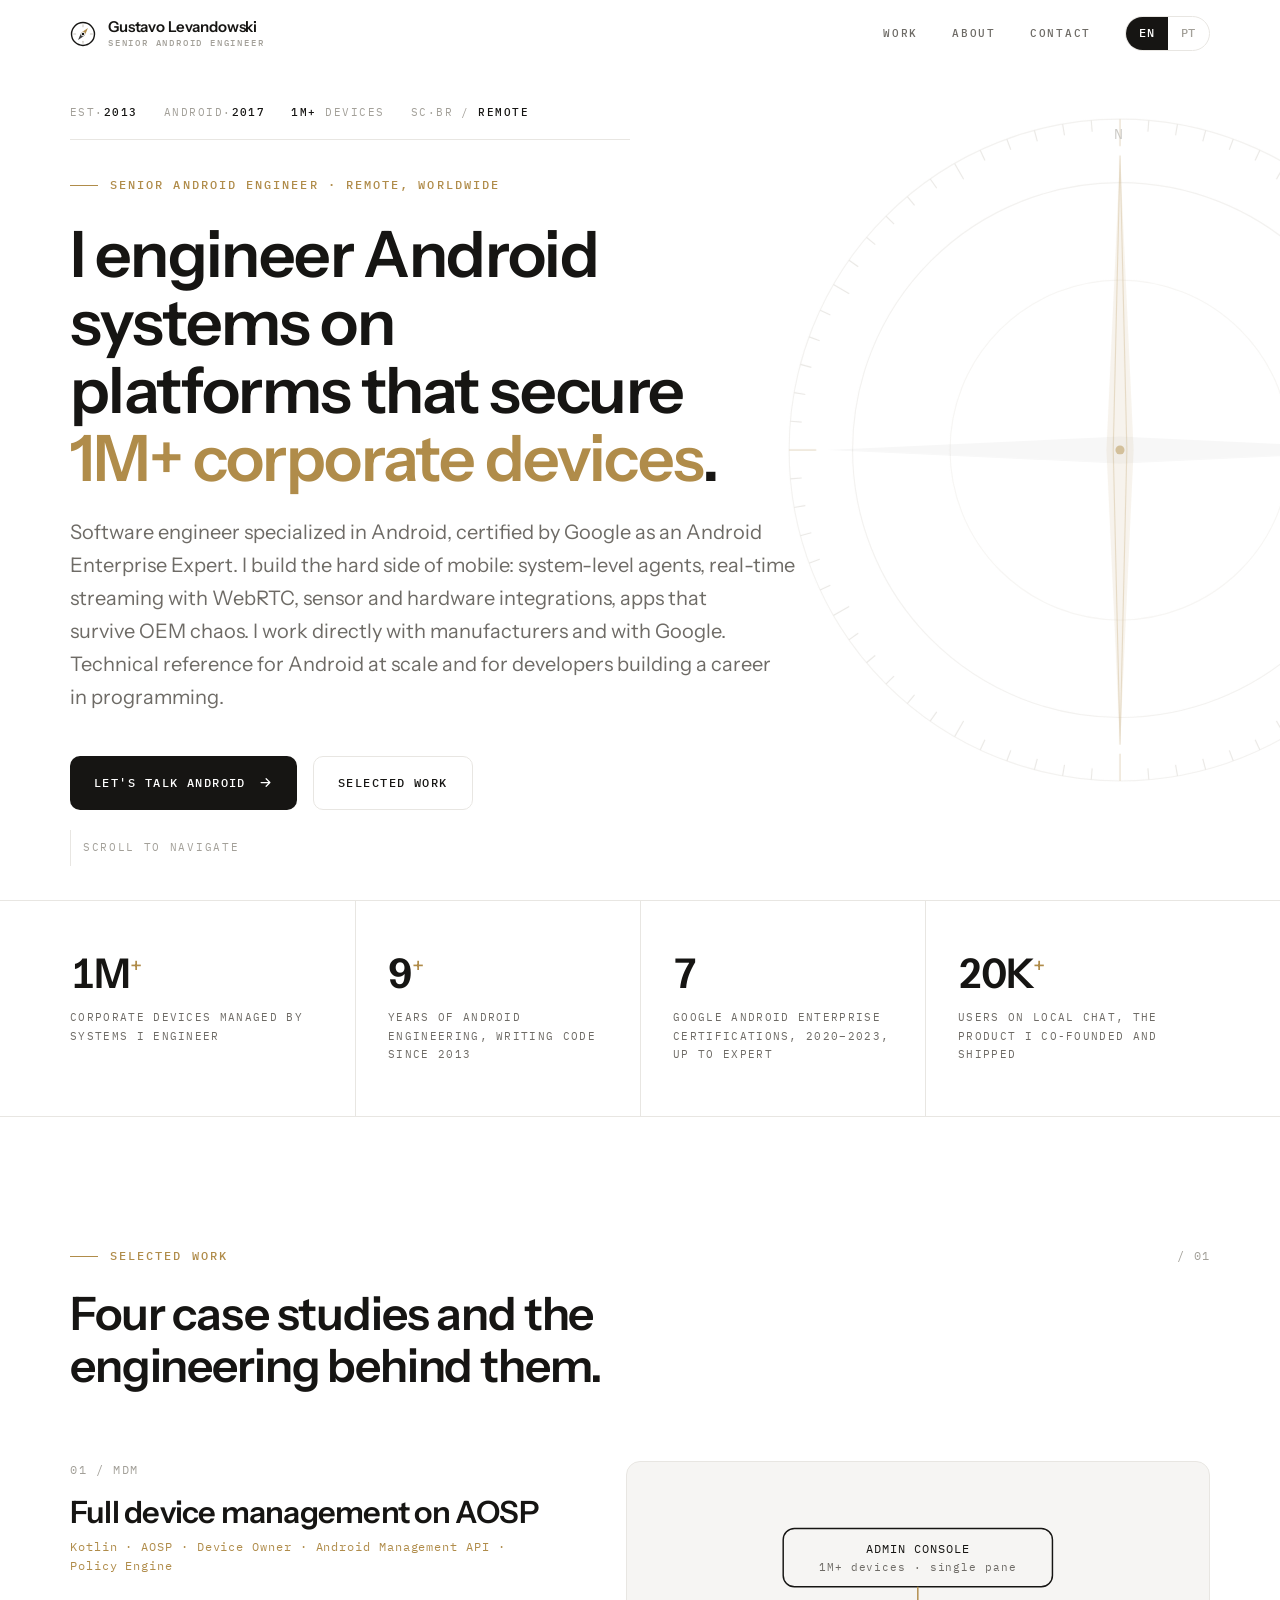
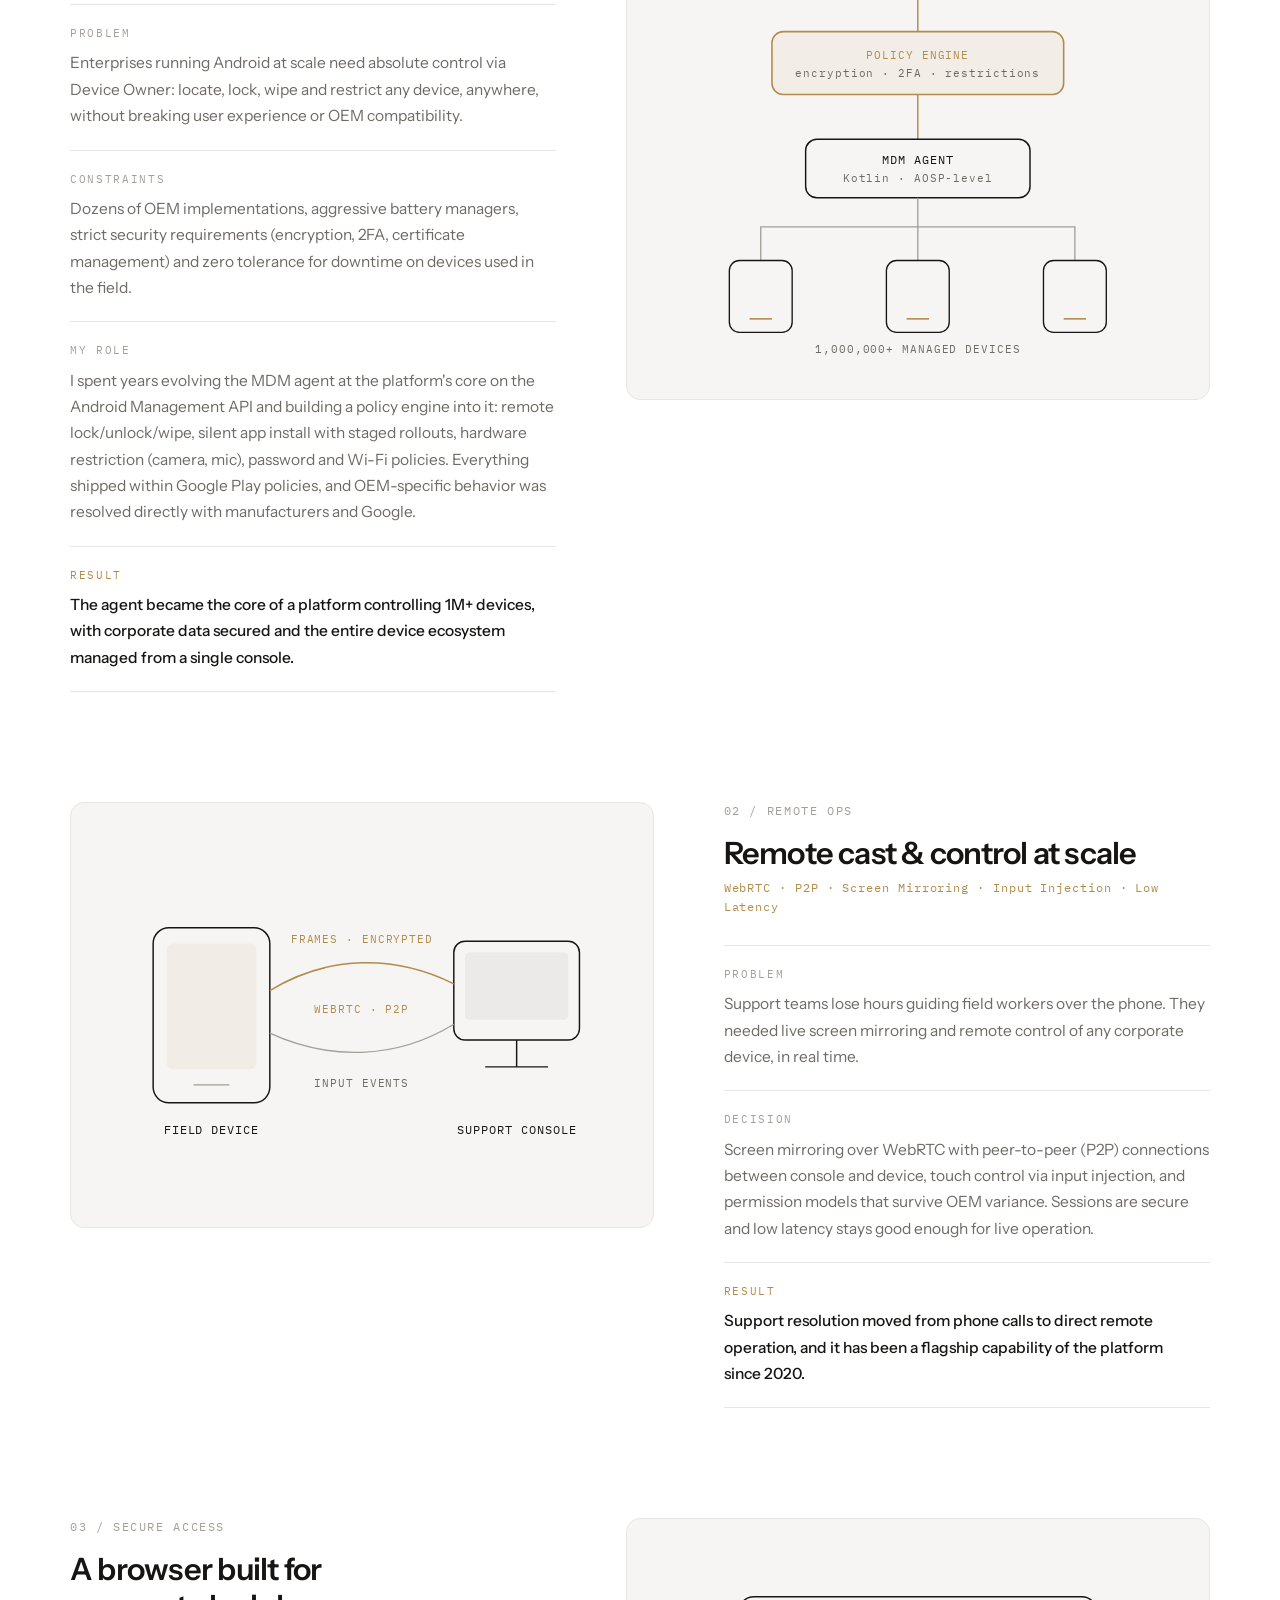
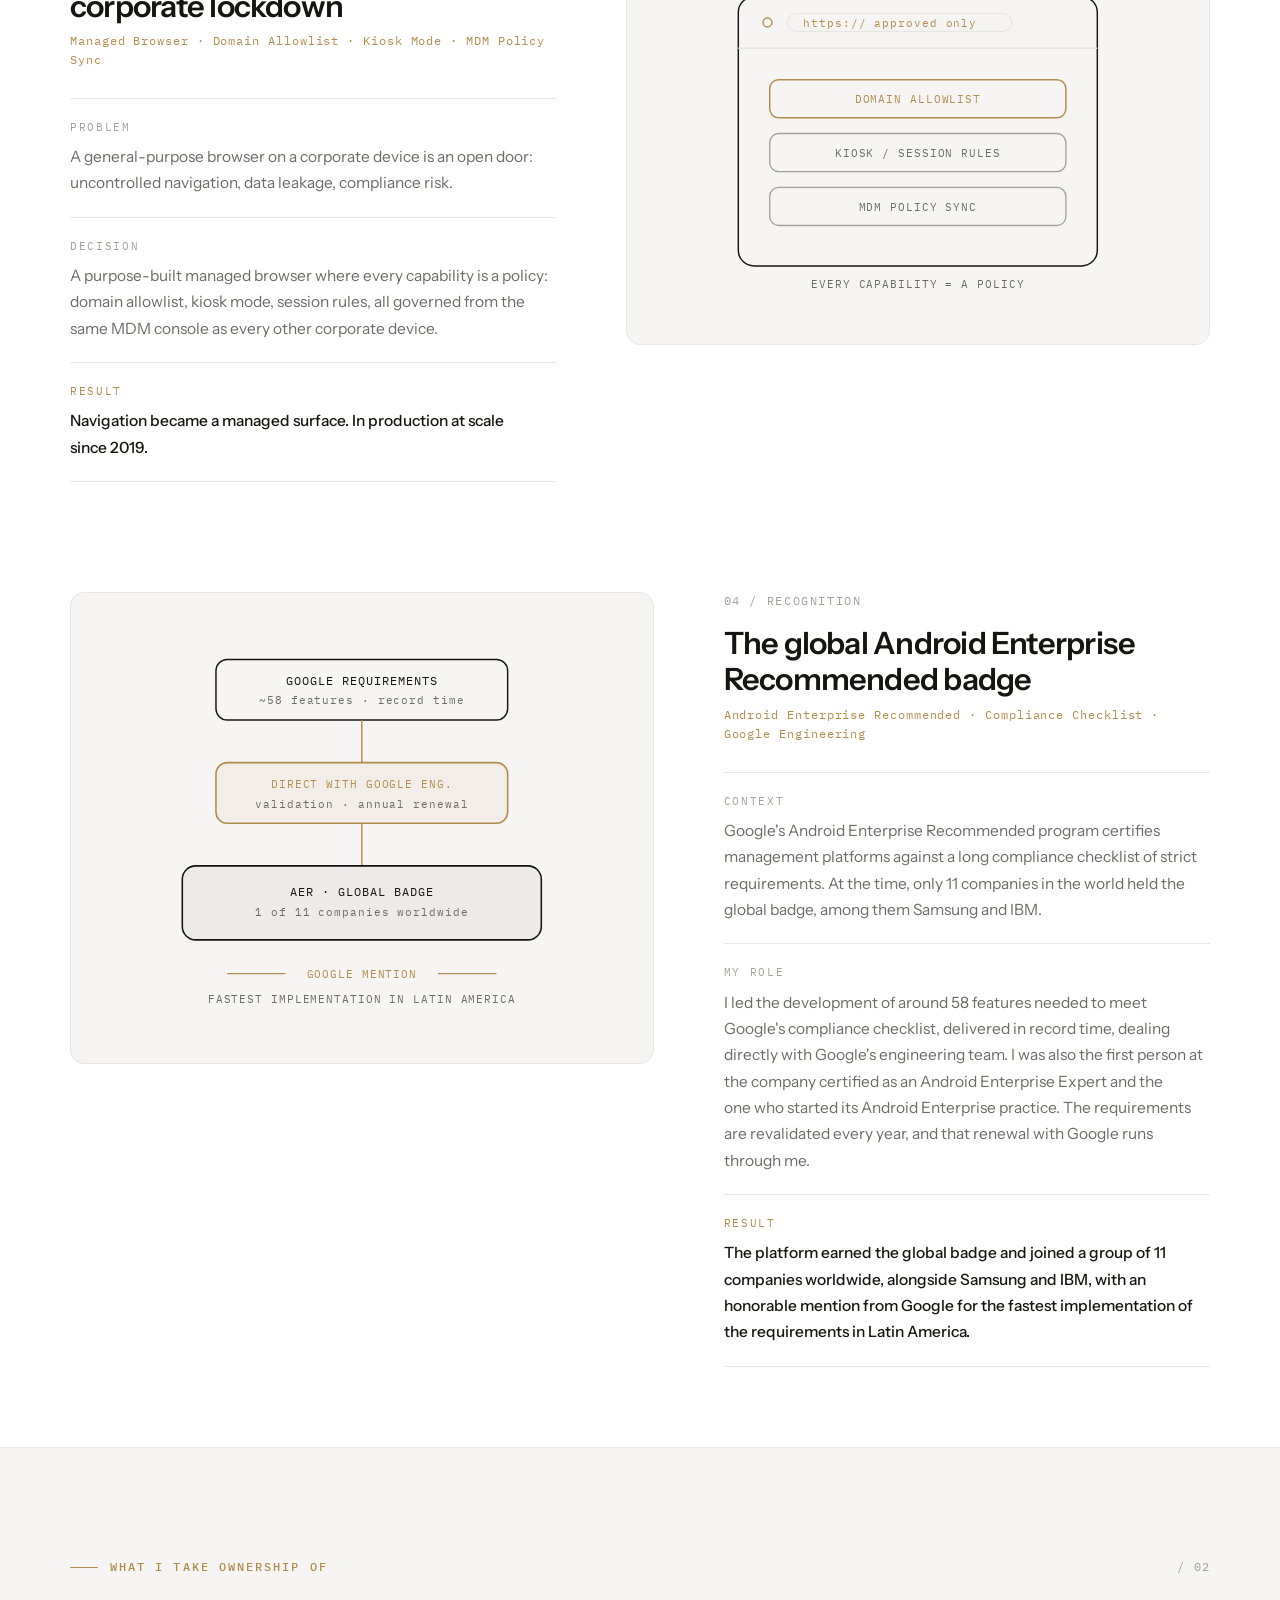
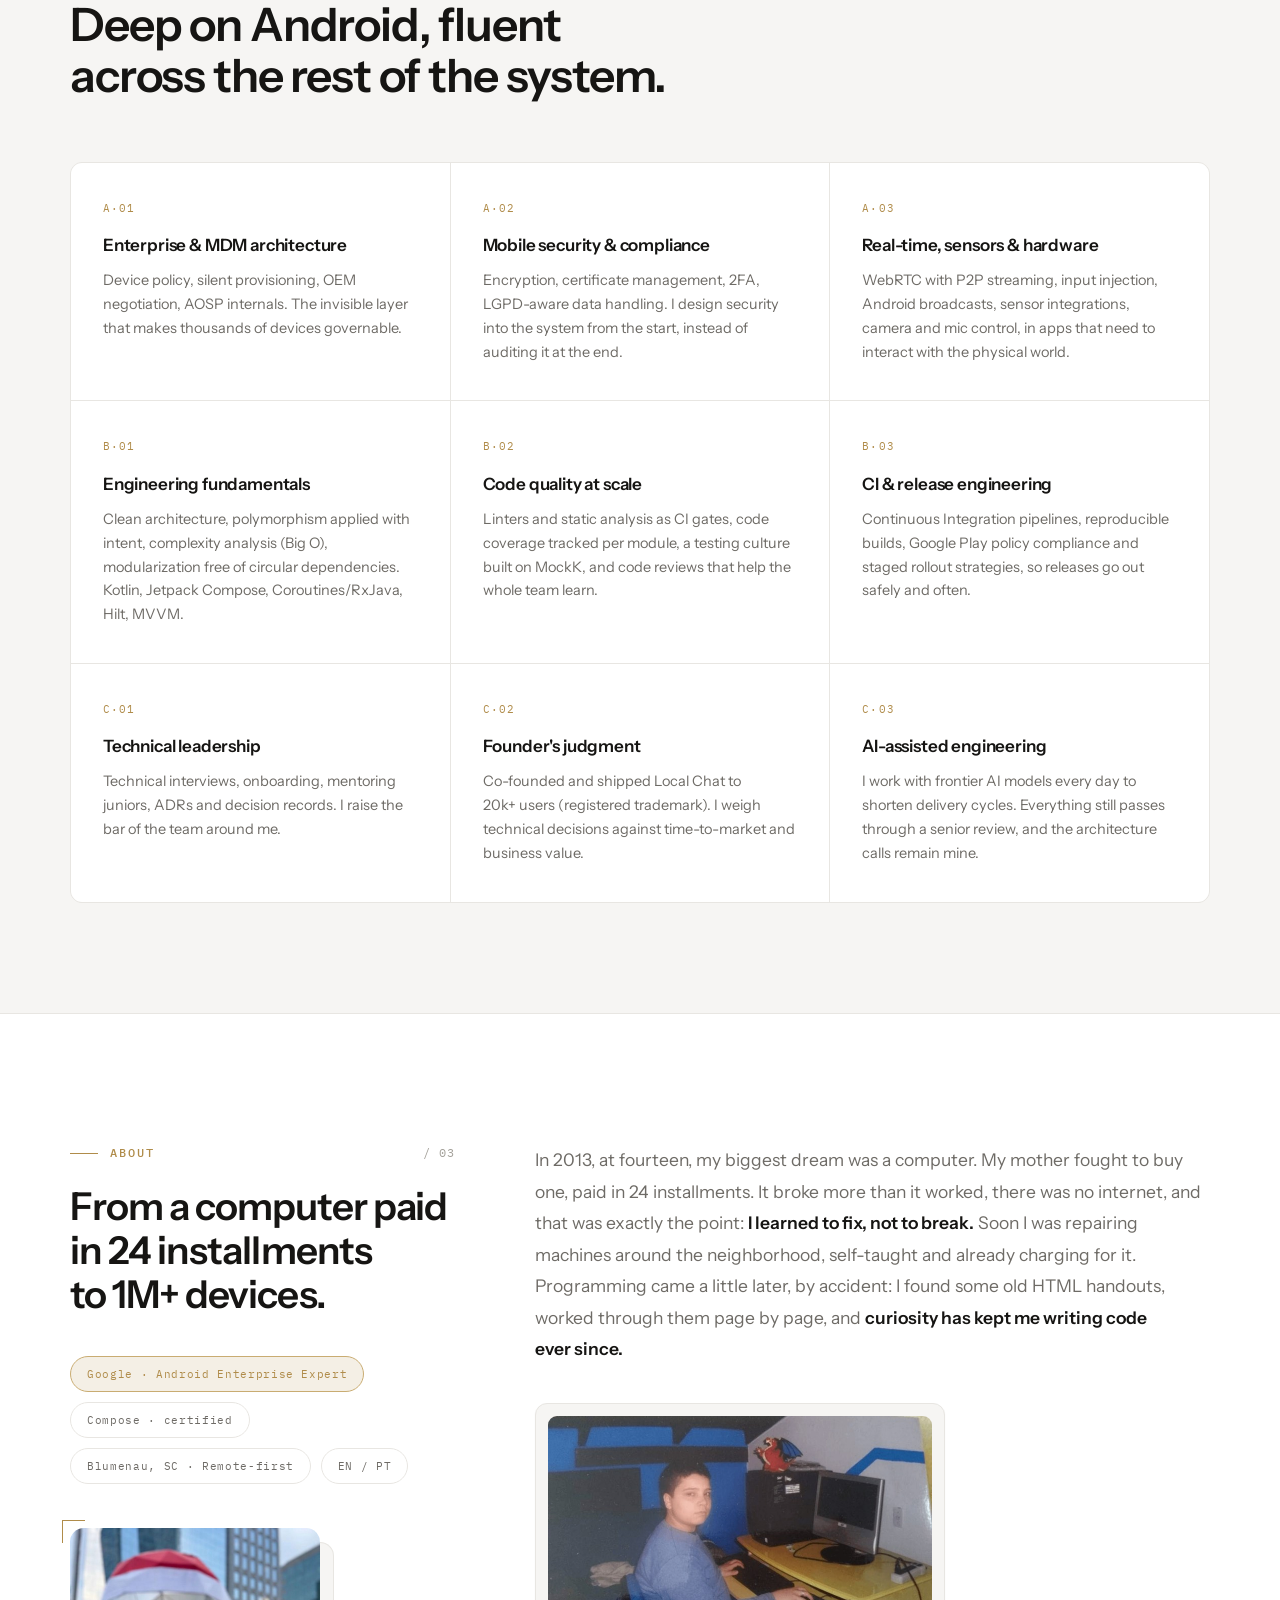
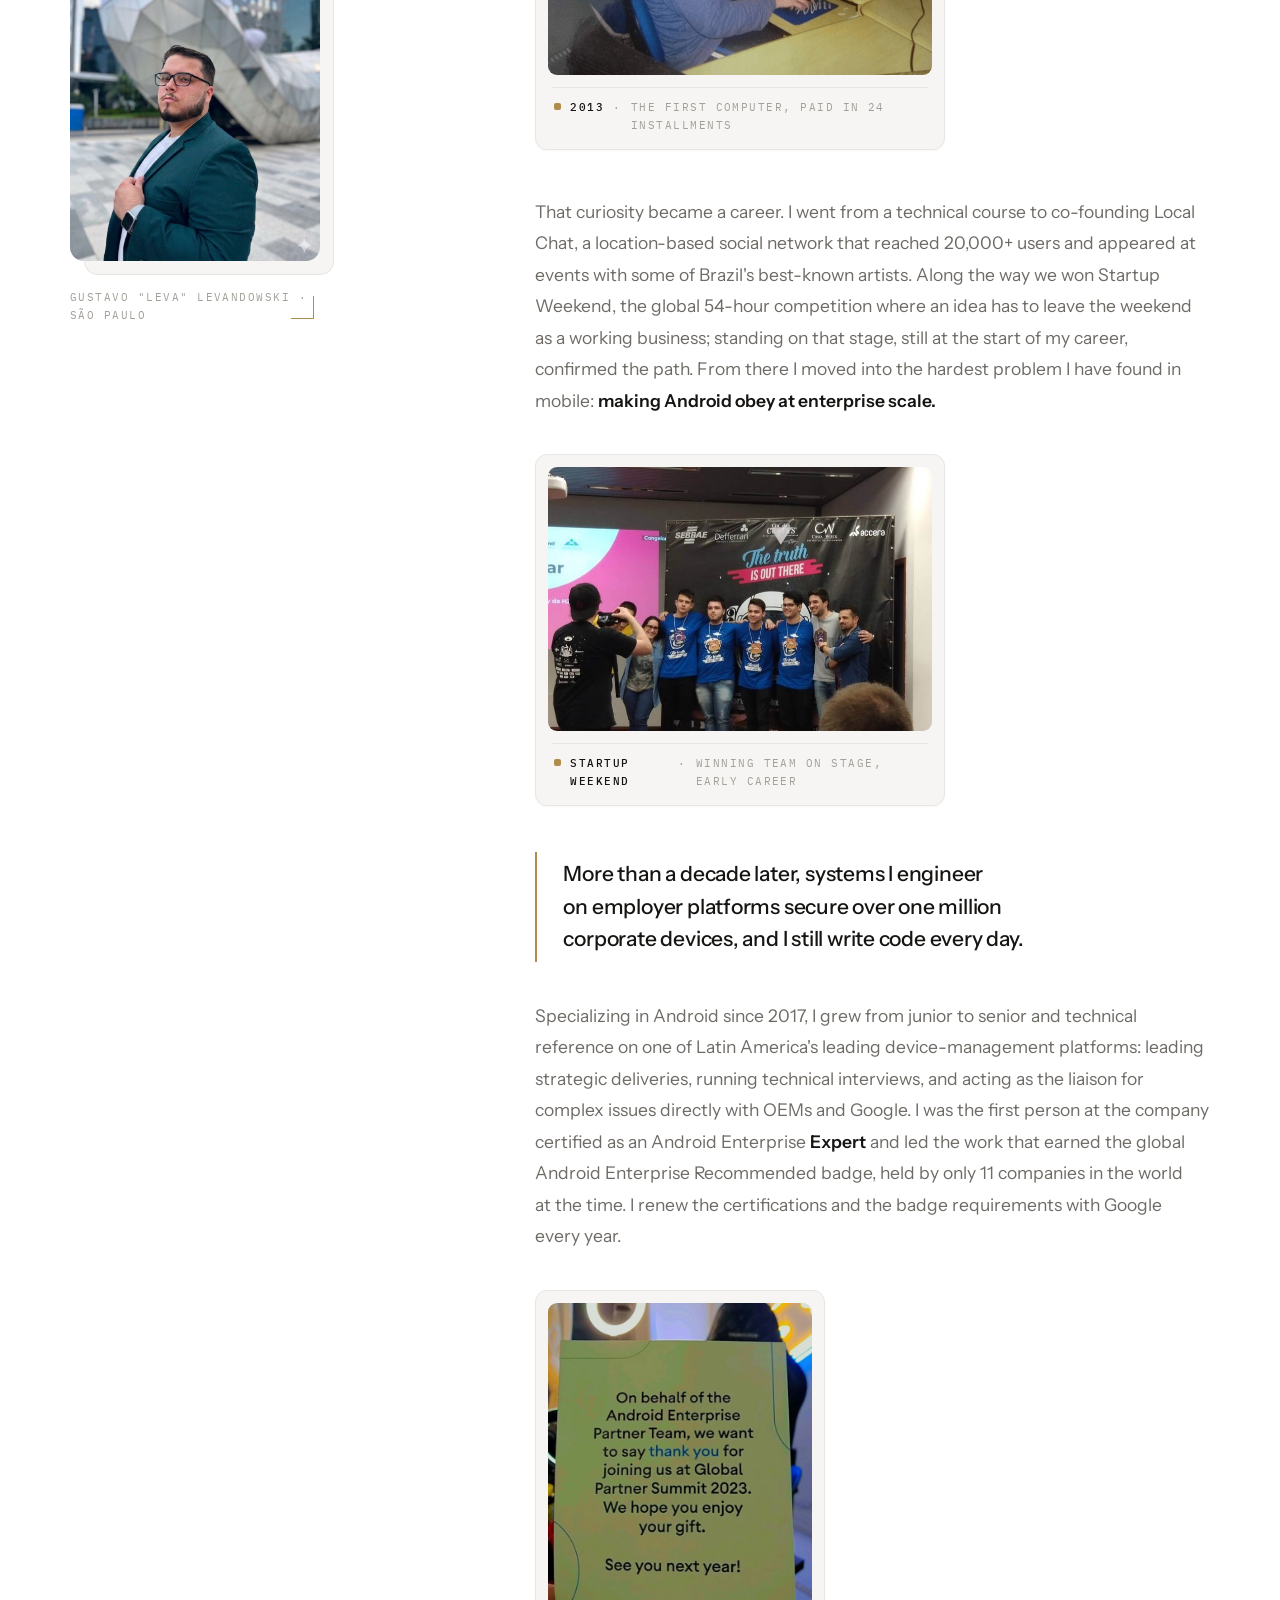
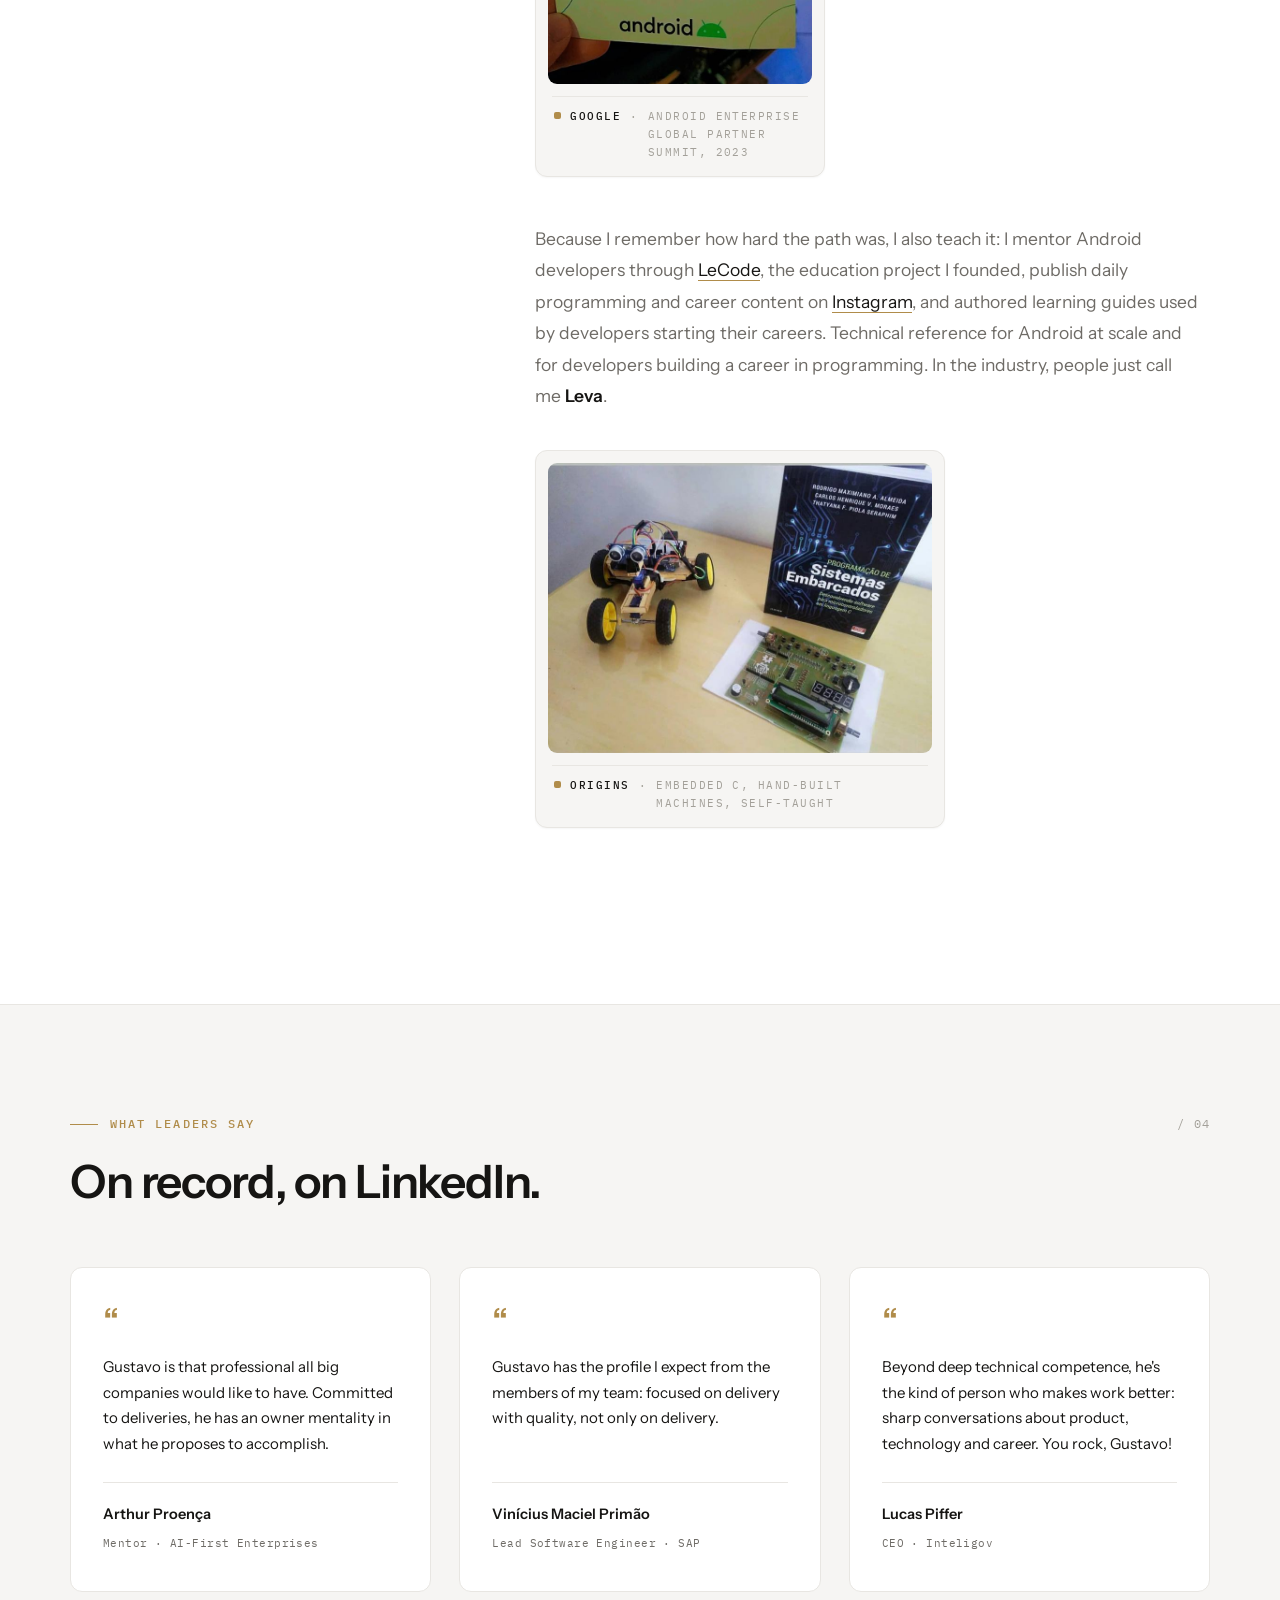
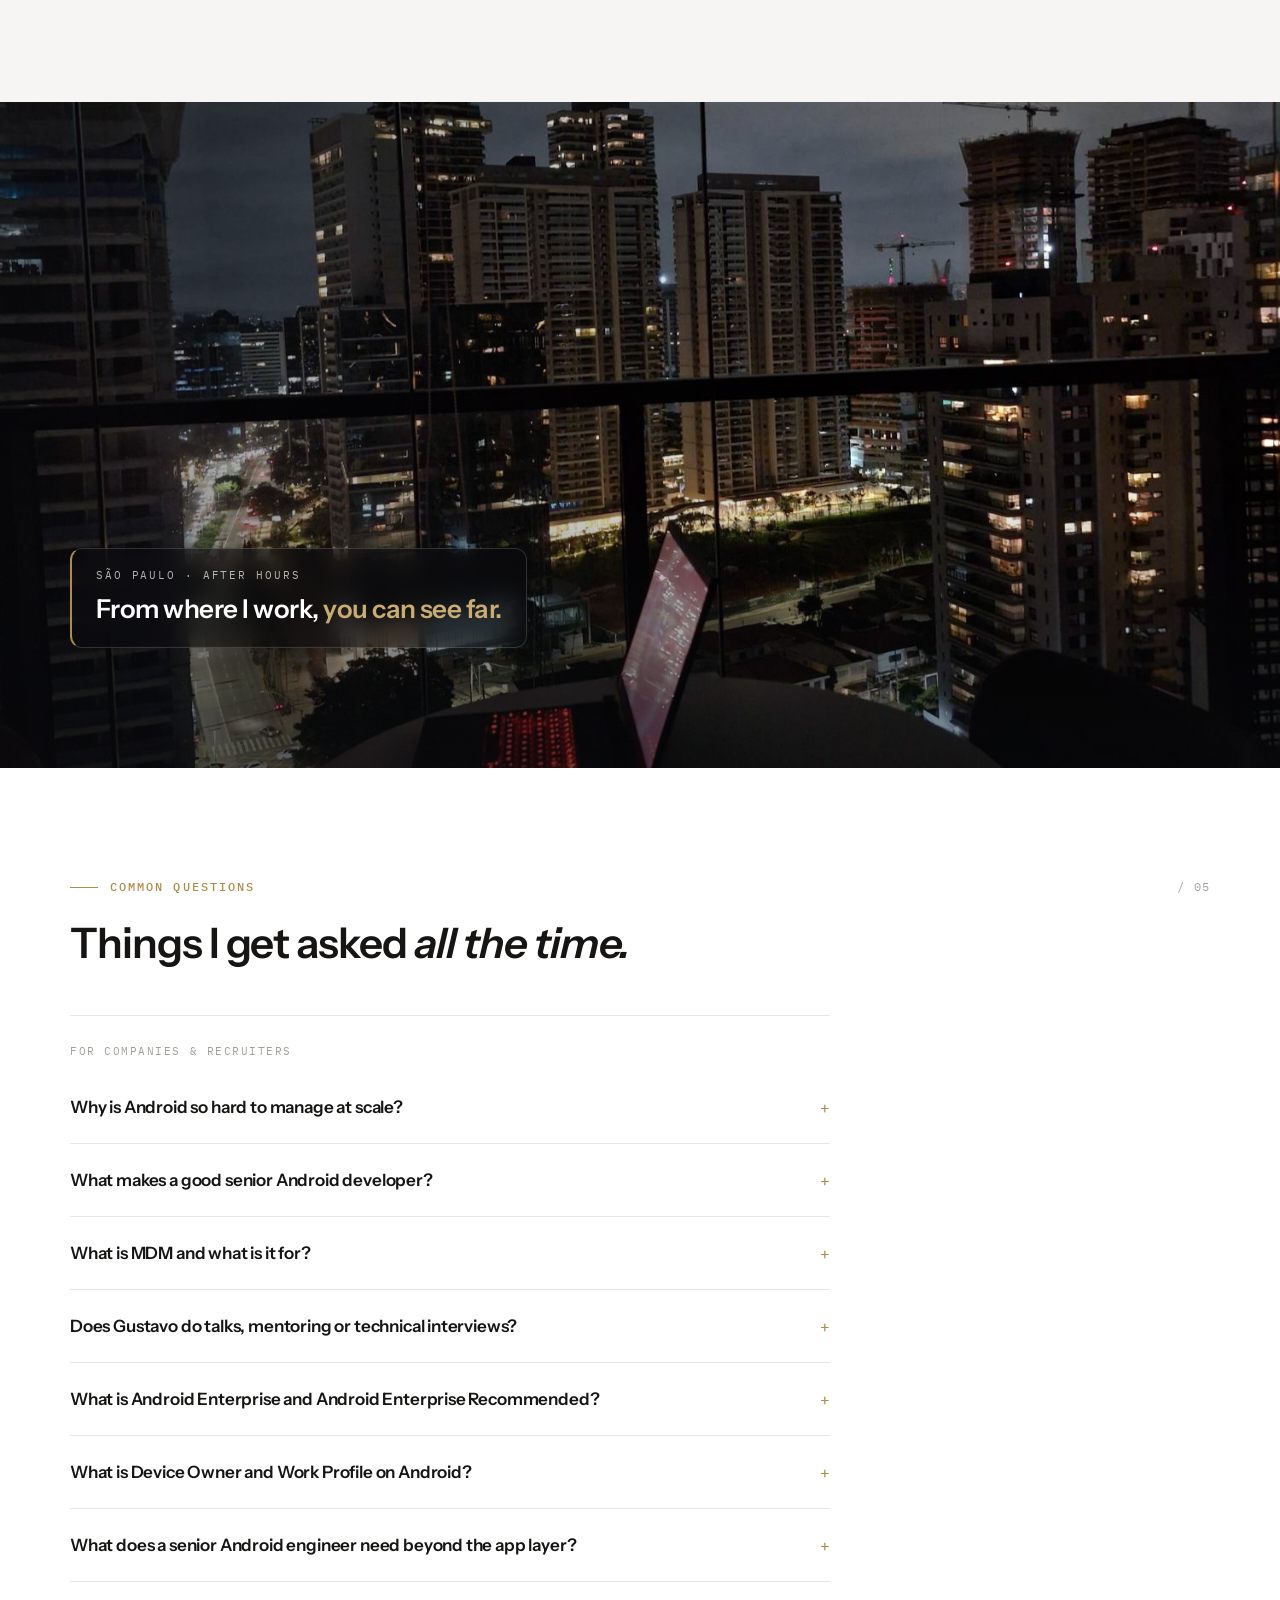
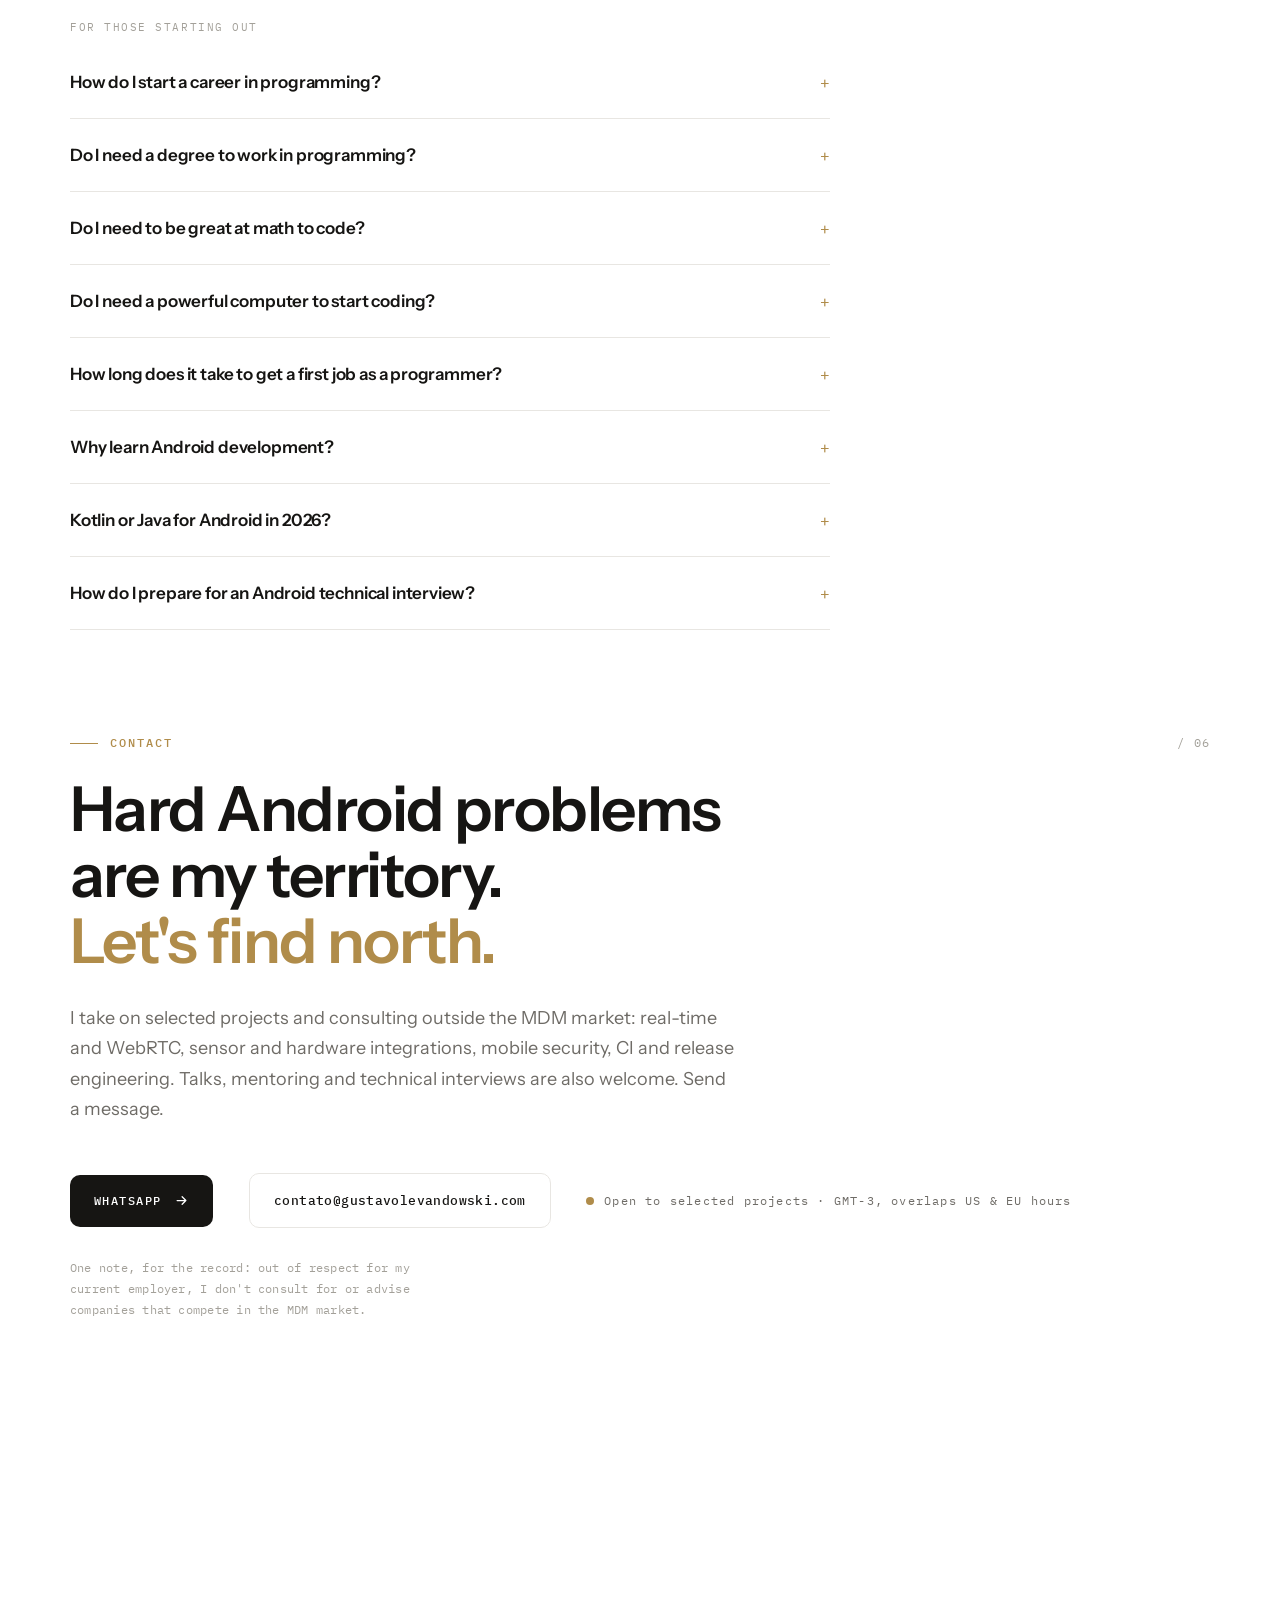
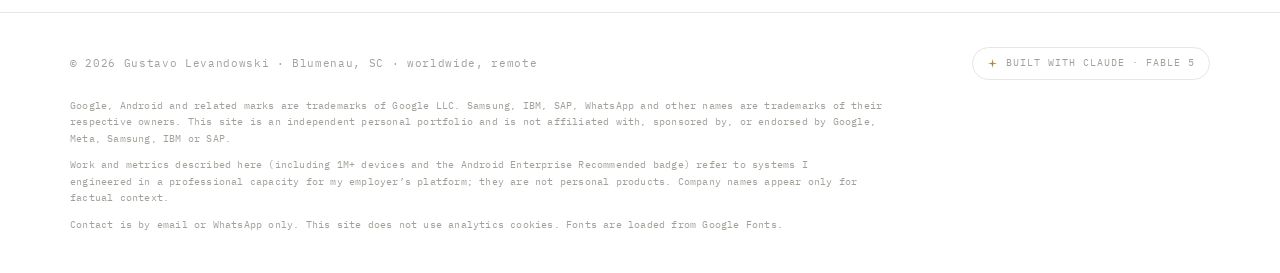
==== commit c39b2736: "Improve crawlability with EN/PT routes and AI discovery signals. Ship language-specific /en and /pt " ====
--- a/index.html
+++ b/index.html
@@ -6,22 +6,30 @@
 <title>Gustavo Levandowski · Android Engineer · 1M+ Devices · Mentoring</title>
 <meta name="description" content="Google-certified Android Enterprise Expert. MDM, WebRTC, AOSP and systems on platforms protecting 1M+ devices. Technical reference for Android at scale and programming careers. Founder of LeCode mentoring.">
 <meta name="author" content="Gustavo Levandowski">
-<meta name="robots" content="index, follow">
-<link rel="canonical" href="https://gustavolevandowski.com/">
+<meta name="robots" content="index, follow, max-image-preview:large, max-snippet:-1, max-video-preview:-1">
+<meta name="theme-color" content="#161513">
+<meta name="application-name" content="Gustavo Levandowski">
+<meta name="format-detection" content="telephone=no">
+<link rel="alternate" hreflang="x-default" href="https://gustavolevandowski.com/en/">
+<link rel="alternate" hreflang="en" href="https://gustavolevandowski.com/en/">
+<link rel="alternate" hreflang="pt-BR" href="https://gustavolevandowski.com/pt/">
+<link rel="manifest" href="/site.webmanifest">
+<link rel="canonical" href="https://gustavolevandowski.com/en/">
 <link rel="icon" href="data:image/svg+xml,%3Csvg xmlns='http://www.w3.org/2000/svg' viewBox='0 0 32 32' fill='none'%3E%3Crect width='32' height='32' rx='6' fill='%23F6F5F3'/%3E%3Ccircle cx='16' cy='16' r='12.5' stroke='%23161513' stroke-width='1.4'/%3E%3Cg stroke='%23C9C5BD' stroke-width='1.1' stroke-linecap='round'%3E%3Cline x1='16' y1='5.2' x2='16' y2='7.4'/%3E%3Cline x1='16' y1='24.6' x2='16' y2='26.8'/%3E%3Cline x1='5.2' y1='16' x2='7.4' y2='16'/%3E%3Cline x1='24.6' y1='16' x2='26.8' y2='16'/%3E%3C/g%3E%3Cg transform='rotate(40 16 16)'%3E%3Cpath d='M16 7.2 L18.6 16 L13.4 16 Z' fill='%23B08C4A'/%3E%3Cpath d='M16 24.8 L13.4 16 L18.6 16 Z' fill='%23161513' opacity='.82'/%3E%3C/g%3E%3Ccircle cx='16' cy='16' r='2' fill='%23161513' stroke='%23FFFFFF' stroke-width='1'/%3E%3C/svg%3E" type="image/svg+xml">
-<link rel="icon" href="favicon.png" type="image/png" sizes="32x32">
-<link rel="icon" href="favicon.svg" type="image/svg+xml" sizes="any">
-<link rel="apple-touch-icon" href="favicon.png">
+<link rel="icon" href="/favicon.png" type="image/png" sizes="32x32">
+<link rel="icon" href="/favicon.svg" type="image/svg+xml" sizes="any">
+<link rel="apple-touch-icon" href="/favicon.png">
 
 <!-- Open Graph -->
 <meta property="og:type" content="profile">
 <meta property="og:title" content="Gustavo Levandowski · Android Engineer · 1M+ Devices · Mentoring">
 <meta property="og:description" content="Google-certified Android Enterprise Expert. MDM, WebRTC, AOSP and systems on platforms protecting 1M+ devices. Technical reference for Android at scale and programming careers.">
-<meta property="og:url" content="https://gustavolevandowski.com/">
+<meta property="og:url" content="https://gustavolevandowski.com/en/">
 <meta property="og:locale" content="en_US">
 <meta property="og:locale:alternate" content="pt_BR">
 <!-- og.jpg: gerar a partir de og-card.html · deploy na raiz do domínio junto com o index -->
 <meta property="og:image" content="https://gustavolevandowski.com/og.jpg">
+<meta property="og:image:type" content="image/jpeg">
 <meta property="og:image:width" content="1200">
 <meta property="og:image:height" content="630">
 <meta property="og:image:alt" content="Gustavo Levandowski · Android Engineer · systems on platforms that secure 1M+ devices · mentoring">
@@ -32,21 +40,32 @@
 <meta name="twitter:image:alt" content="Gustavo Levandowski · Android Engineer · systems on platforms that secure 1M+ devices · mentoring">
 
 <!--
-  PRODUCTION NOTE: deploy EN and PT as separate routes (/en, /pt) with
-  <link rel="alternate" hreflang="en" href=".../en/"> and hreflang="pt-BR"
-  so Google indexes both versions as distinct pages. This single-file
-  build toggles language client-side for preview purposes.
+  Language URLs: /en/ and /pt/ are generated by scripts/build_i18n.py
+  from this bilingual source. Root redirects to /en/ via _redirects.
 -->
 
 <!-- Structured data -->
+<script type="application/ld+json">
+{
+  "@context": "https://schema.org",
+  "@type": "WebSite",
+  "@id": "https://gustavolevandowski.com/#website",
+  "url": "https://gustavolevandowski.com/en/",
+  "name": "Gustavo Levandowski — Android Engineer",
+  "description": "Technical reference for Android at scale and for developers building a career in programming. Google-certified Android Enterprise Expert.",
+  "inLanguage": ["en", "pt-BR"],
+  "publisher": { "@id": "https://gustavolevandowski.com/#person" }
+}
+</script>
 <script type="application/ld+json">
 {
   "@context": "https://schema.org",
   "@type": "ProfilePage",
   "@id": "https://gustavolevandowski.com/#profile",
-  "url": "https://gustavolevandowski.com/",
+  "url": "https://gustavolevandowski.com/en/",
   "name": "Gustavo Levandowski · Android Engineer · 1M+ Devices · Mentoring",
   "description": "Technical reference for Android at scale and for developers building a career in programming. Google-certified Android Enterprise Expert.",
+  "isPartOf": { "@id": "https://gustavolevandowski.com/#website" },
   "mainEntity": { "@id": "https://gustavolevandowski.com/#person" }
 }
 </script>
@@ -68,7 +87,8 @@
     "https://www.linkedin.com/in/levandowski/",
     "https://medium.com/@levandowski",
     "https://movimentolecode.com",
-    "https://www.instagram.com/lecode.oficial/"
+    "https://www.instagram.com/lecode.oficial/",
+    "https://levandowskistudio.com/"
   ],
   "founder": {
     "@type": "Organization",
@@ -268,7 +288,11 @@
   --ease-out:cubic-bezier(.16,1,.3,1);
 }
 *{margin:0;padding:0;box-sizing:border-box}
-html{scroll-behavior:smooth}
+html{
+  scroll-behavior:smooth;
+  scrollbar-width:thin;
+  scrollbar-color:var(--gold) var(--surface);
+}
 /* âncoras do menu não podem esconder o título sob a nav fixa */
 #work,#about,#contact,#faq{scroll-margin-top:84px}
 /* decorativos (hero-rose) se estendem além da viewport; clip evita scroll lateral no mobile */
@@ -285,6 +309,18 @@
 figure img{max-width:100%;height:auto;display:block}
 a:focus-visible,button:focus-visible{outline:2px solid var(--gold);outline-offset:3px;border-radius:4px}
 
+/* ================= SCROLLBAR ================= */
+html::-webkit-scrollbar{width:10px;height:10px}
+html::-webkit-scrollbar-track{background:var(--surface);border-left:1px solid var(--hairline)}
+html::-webkit-scrollbar-thumb{
+  background:var(--gold);
+  border:2px solid var(--surface);
+  border-radius:100px;
+}
+html::-webkit-scrollbar-thumb:hover,
+html::-webkit-scrollbar-thumb:active{background:var(--ink)}
+html::-webkit-scrollbar-corner{background:var(--surface)}
+
 /* ============ LANGUAGE SWITCHING ============ */
 .lang-pt-el{display:none}
 body.pt .lang-en-el{display:none}
@@ -340,13 +376,13 @@
   display:flex;border:1px solid var(--hairline);border-radius:100px;overflow:hidden;
   font-family:var(--font-m);font-size:11.5px;
 }
-.lang-toggle button{
+.lang-toggle a{
   border:0;background:transparent;padding:7px 13px;cursor:pointer;
   color:var(--ink-3);font-family:inherit;font-size:inherit;letter-spacing:.06em;
-  transition:all .3s var(--ease);
-}
-.lang-toggle button.active{background:var(--ink);color:var(--white)}
-.lang-toggle button:focus-visible{outline:2px solid var(--gold);outline-offset:2px}
+  text-decoration:none;transition:all .3s var(--ease);
+}
+.lang-toggle a.active{background:var(--ink);color:var(--white)}
+.lang-toggle a:focus-visible{outline:2px solid var(--gold);outline-offset:2px}
 
 /* ================= COMPASS HUD (signature) ================= */
 .compass-hud{
@@ -909,8 +945,8 @@
     <a href="#about"><span class="lang-en-el">About</span><span class="lang-pt-el">Sobre</span></a>
     <a href="#contact"><span class="lang-en-el">Contact</span><span class="lang-pt-el">Contato</span></a>
     <div class="lang-toggle" role="group" aria-label="Language">
-      <button id="btnEN" class="active" aria-pressed="true">EN</button>
-      <button id="btnPT" aria-pressed="false">PT</button>
+      <a href="/en/" class="active" hreflang="en" lang="en" aria-current="page">EN</a>
+      <a href="/pt/" hreflang="pt-BR" lang="pt-BR">PT</a>
     </div>
   </div>
 </nav>
@@ -1584,6 +1620,7 @@
       <span class="lang-pt-el">Uma nota, para deixar claro: por respeito ao meu empregador atual, não presto consultoria nem atendo empresas que competem no mercado de MDM.</span>
     </p>
     <div class="contact-links reveal" style="transition-delay:.3s">
+      <a href="https://levandowskistudio.com/" target="_blank" rel="noopener">Levandowski Studio ↗</a>
       <a href="https://www.linkedin.com/in/levandowski/" target="_blank" rel="noopener">LinkedIn ↗</a>
       <a href="https://medium.com/@levandowski" target="_blank" rel="noopener">Medium ↗</a>
       <a href="https://movimentolecode.com" target="_blank" rel="noopener">LeCode ↗</a>
@@ -1620,33 +1657,19 @@
   'use strict';
   const reduced = window.matchMedia('(prefers-reduced-motion: reduce)').matches;
 
-  /* ---------- Language toggle (in-memory; production uses /en /pt routes) ---------- */
-  const btnEN = document.getElementById('btnEN');
-  const btnPT = document.getElementById('btnPT');
-  function setLang(lang){
-    document.body.classList.toggle('pt', lang === 'pt');
-    document.documentElement.lang = lang === 'pt' ? 'pt-BR' : 'en';
-    btnEN.classList.toggle('active', lang === 'en');
-    btnPT.classList.toggle('active', lang === 'pt');
-    btnEN.setAttribute('aria-pressed', lang === 'en');
-    btnPT.setAttribute('aria-pressed', lang === 'pt');
-    updateHudLabel();
-    fitAboutSticky();
-    updateWaLinks();
-  }
+  /* ---------- Language (route-based: /en/ and /pt/) ---------- */
+  const isPt = document.body.classList.contains('pt') || document.documentElement.lang === 'pt-BR';
   const waText = {
     en: 'Hi Gustavo! I found your website and would like to talk.',
     pt: 'Olá, Gustavo! Encontrei seu site e queria conversar.'
   };
   function updateWaLinks(){
-    const msg = waText[document.body.classList.contains('pt') ? 'pt' : 'en'];
+    const msg = waText[isPt ? 'pt' : 'en'];
     document.querySelectorAll('a.wa-link').forEach(a => {
       a.href = 'https://wa.me/5547992537917?text=' + encodeURIComponent(msg);
     });
   }
   updateWaLinks();
-  btnEN.addEventListener('click', () => setLang('en'));
-  btnPT.addEventListener('click', () => setLang('pt'));
 
   /* ---------- Compass rose ticks (generated) ---------- */
   const ticks = document.getElementById('roseTicks');
@@ -1677,9 +1700,8 @@
   let ticking = false;
 
   function updateHudLabel(){
-    if (!currentSection){ hudSection.textContent = document.body.classList.contains('pt') ? 'Início' : 'Intro'; return; }
-    const pt = document.body.classList.contains('pt');
-    hudSection.textContent = currentSection.dataset[pt ? 'sectionPt' : 'sectionEn'];
+    if (!currentSection){ hudSection.textContent = isPt ? 'Início' : 'Intro'; return; }
+    hudSection.textContent = currentSection.dataset[isPt ? 'sectionPt' : 'sectionEn'];
   }
 
   function onScroll(){
@@ -1740,10 +1762,6 @@
     aboutSide.classList.remove('no-stick','squeeze');
     if (aboutPortrait) aboutPortrait.style.maxWidth = '';
     if (window.innerWidth <= 960) return;
-    // mede sempre no idioma mais longo (PT) e aplica o mesmo resultado aos dois,
-    // para o design da coluna não mudar ao trocar de idioma
-    const wasPt = document.body.classList.contains('pt');
-    document.body.classList.add('pt');
     const fits = () => {
       const top = parseFloat(getComputedStyle(aboutSide).top) || 96;
       return top + aboutSide.offsetHeight + 12 <= window.innerHeight;
@@ -1756,15 +1774,13 @@
       }
       return false;
     };
-    const done = () => document.body.classList.toggle('pt', wasPt);
-    if (fits()){ done(); return; }
-    if (shrinkPortrait(170)){ done(); return; }
+    if (fits()) return;
+    if (shrinkPortrait(170)) return;
     aboutSide.classList.add('squeeze');
-    if (fits() || shrinkPortrait(140)){ done(); return; }
+    if (fits() || shrinkPortrait(140)) return;
     aboutSide.classList.remove('squeeze');
     if (aboutPortrait) aboutPortrait.style.maxWidth = '';
     aboutSide.classList.add('no-stick');
-    done();
   }
   window.addEventListener('resize', fitAboutSticky, { passive: true });
   window.addEventListener('load', fitAboutSticky);
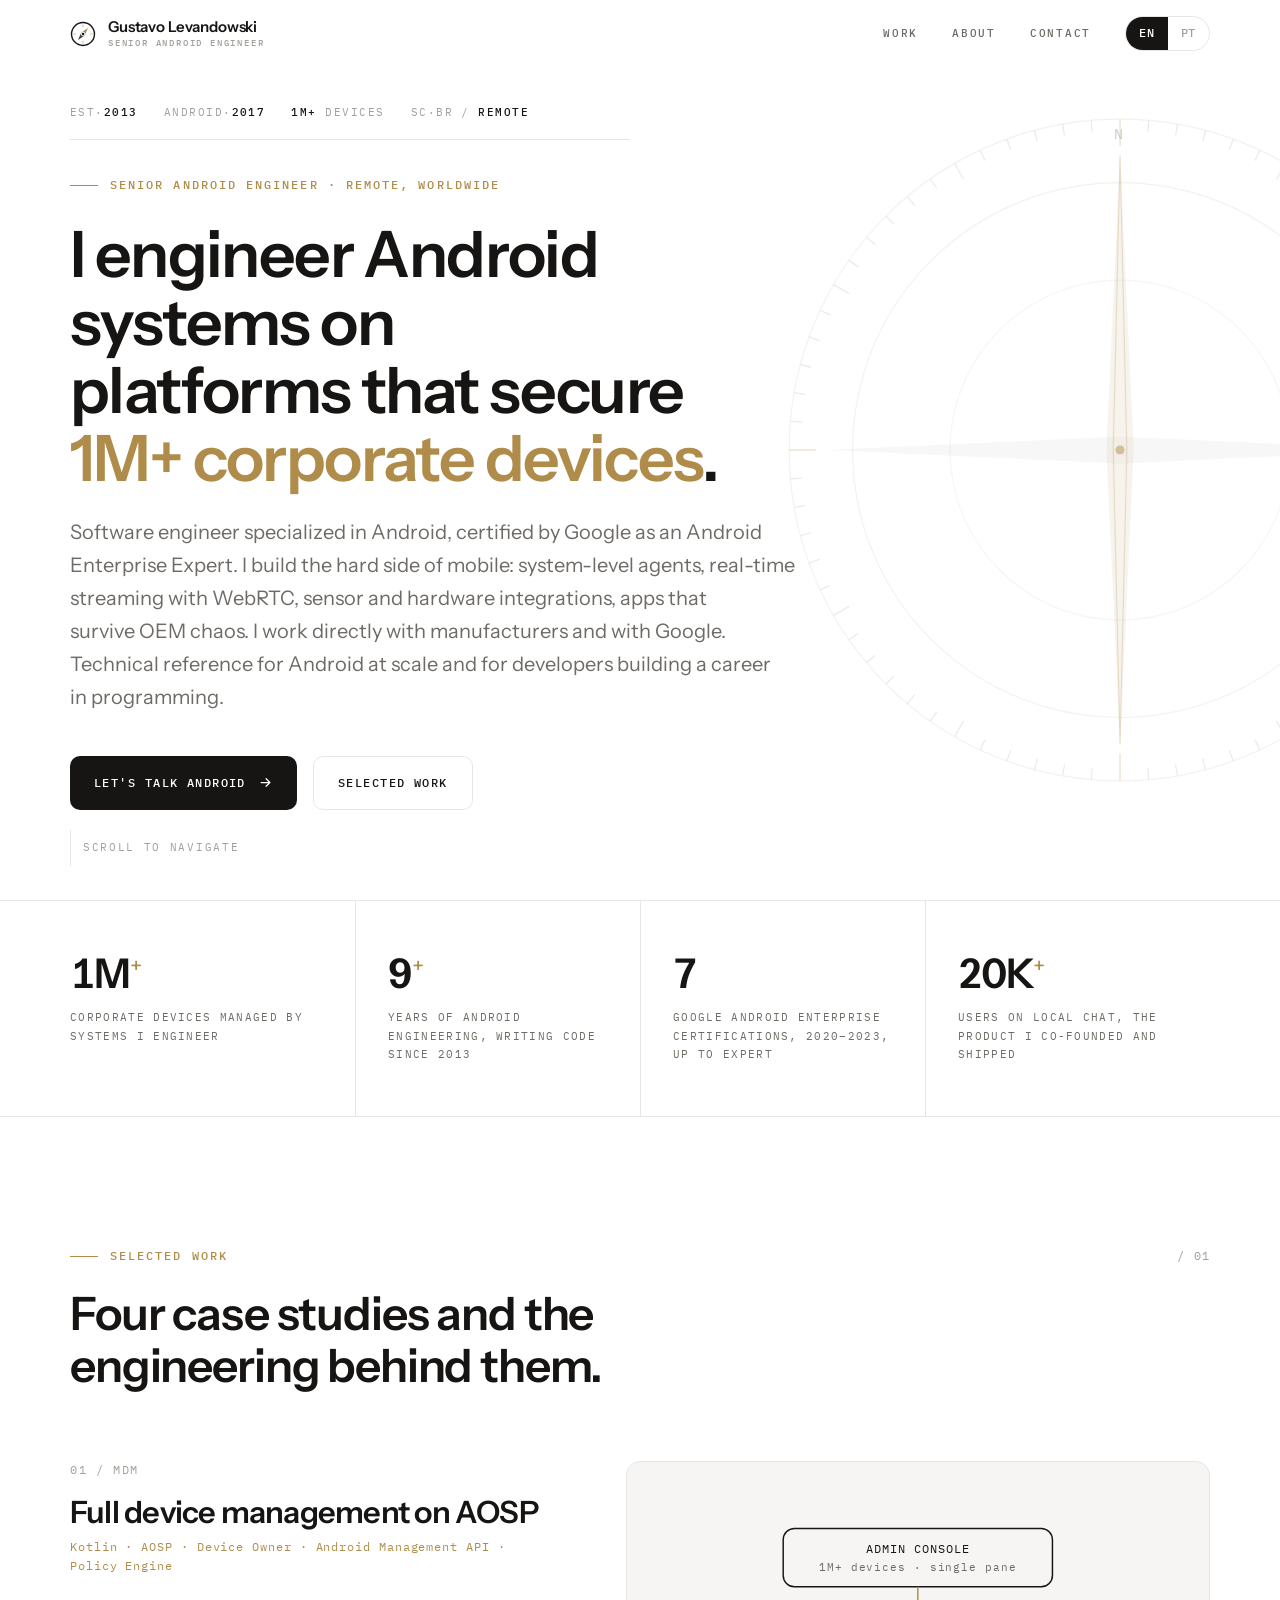
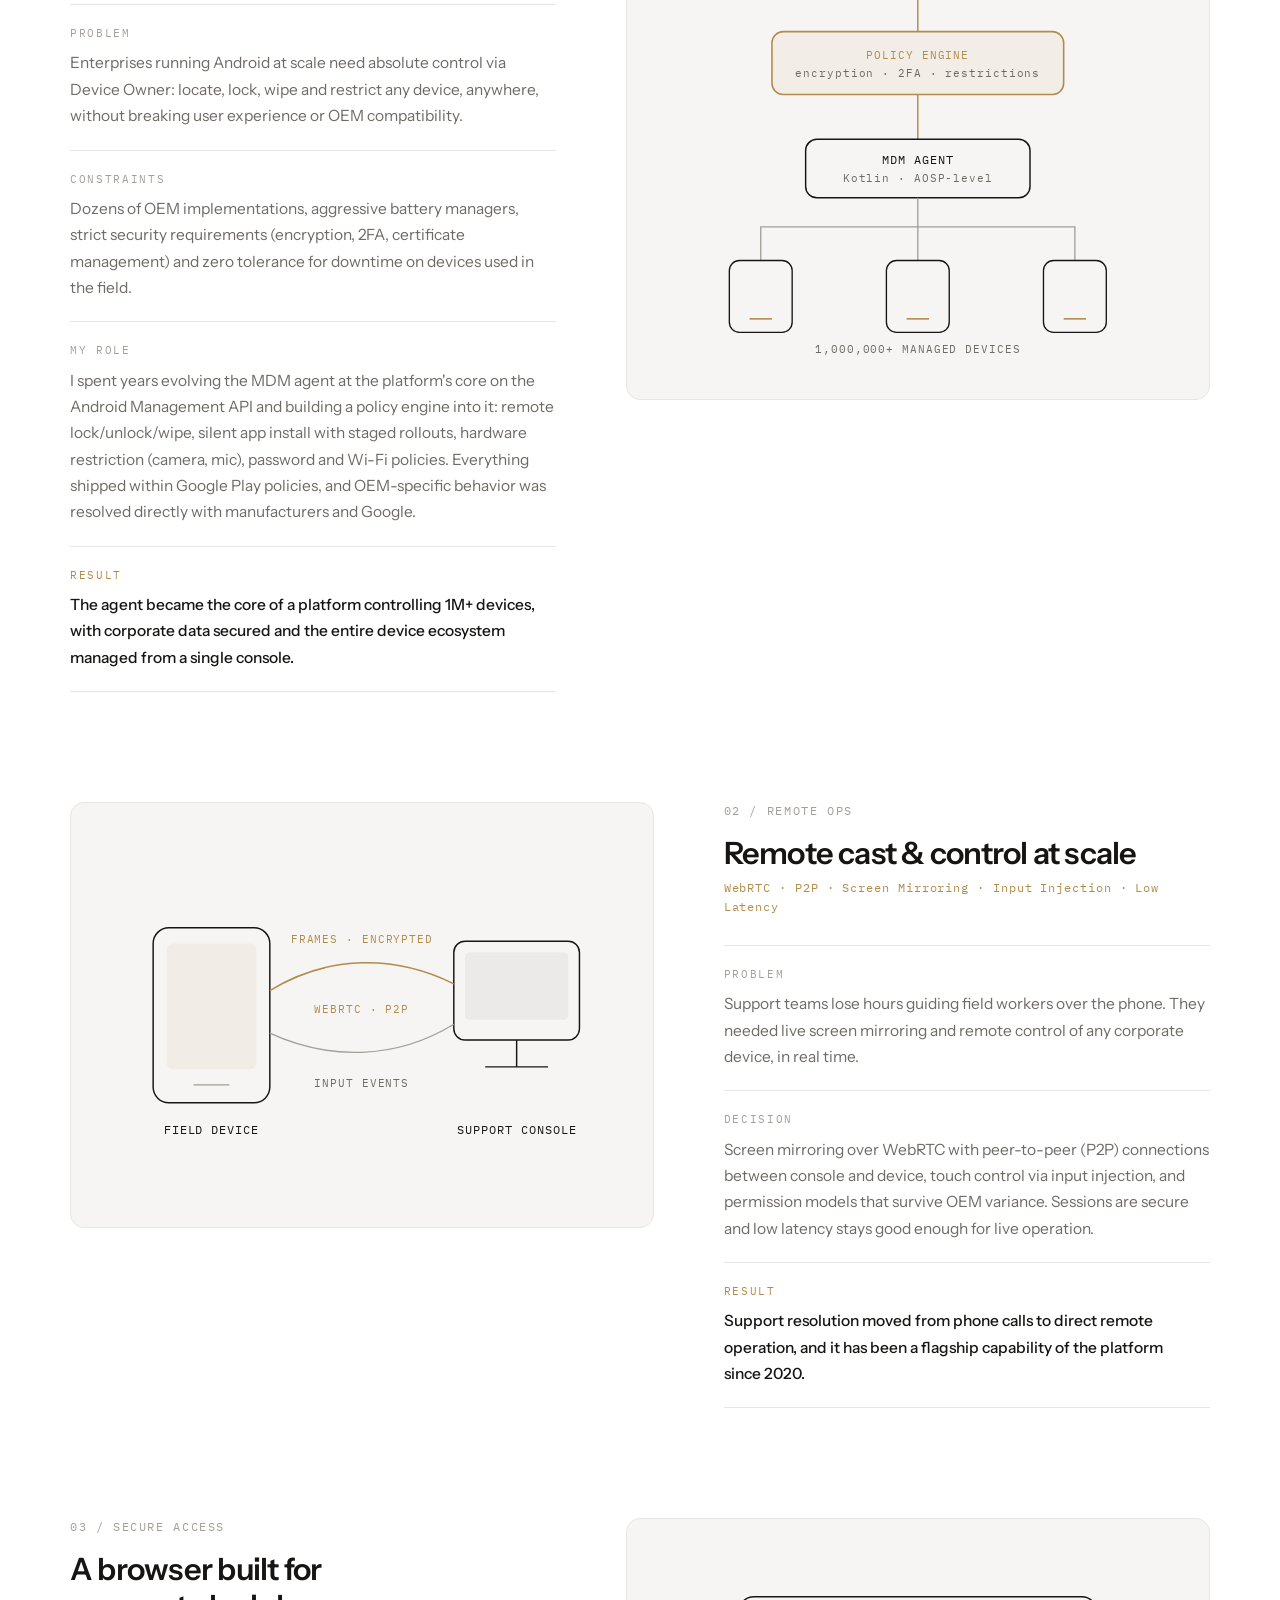
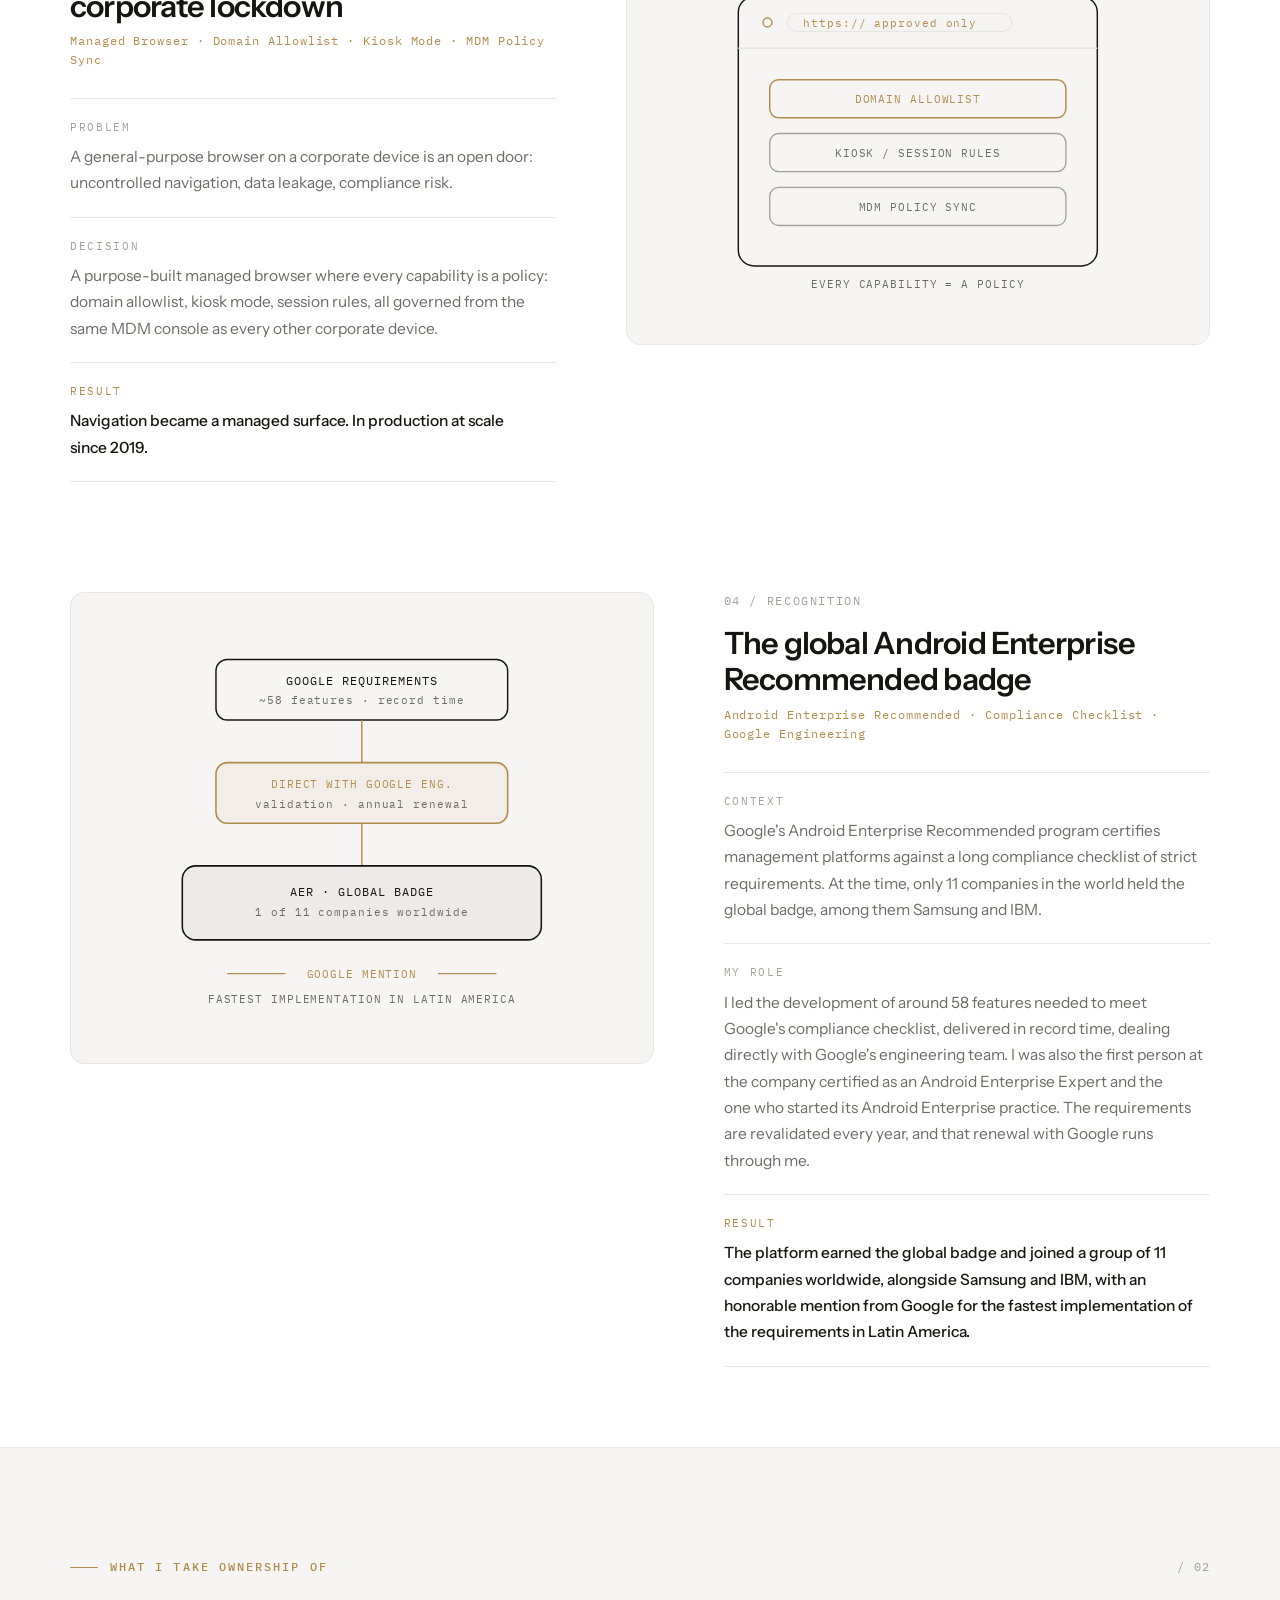
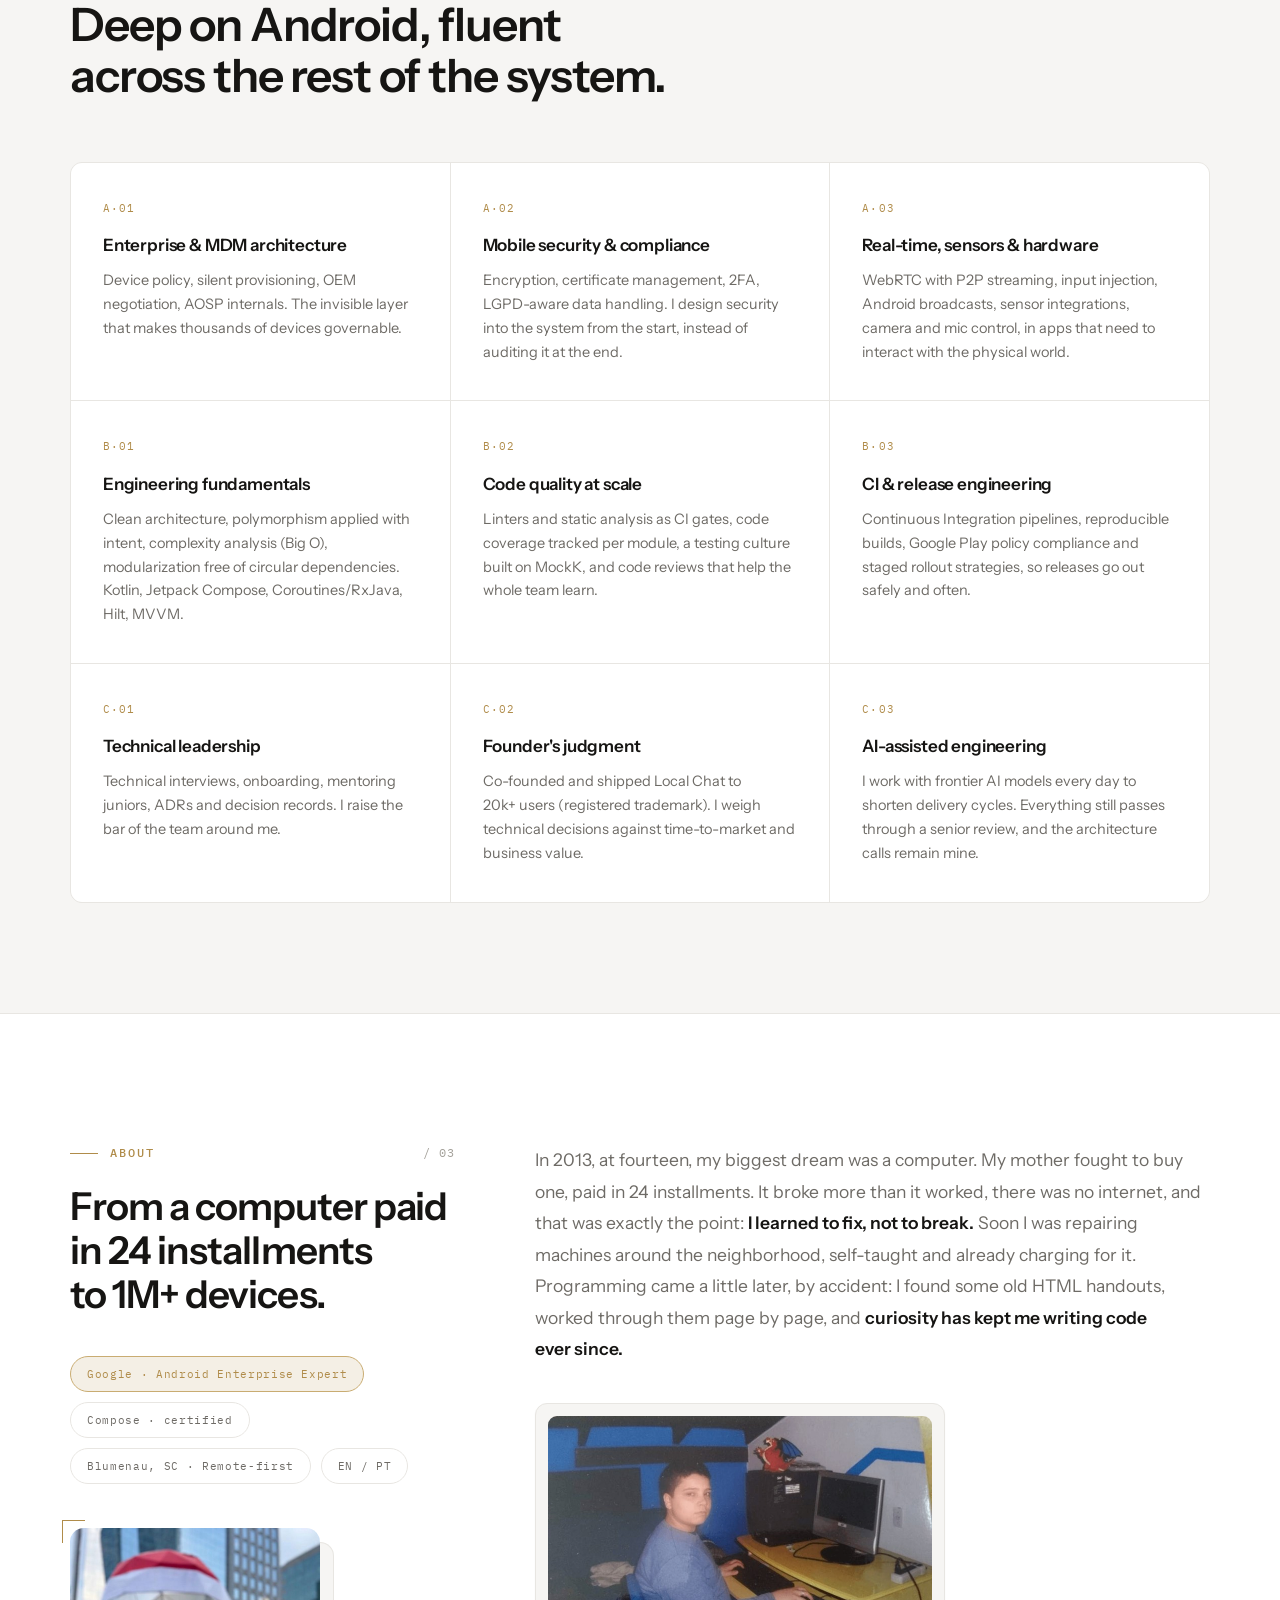
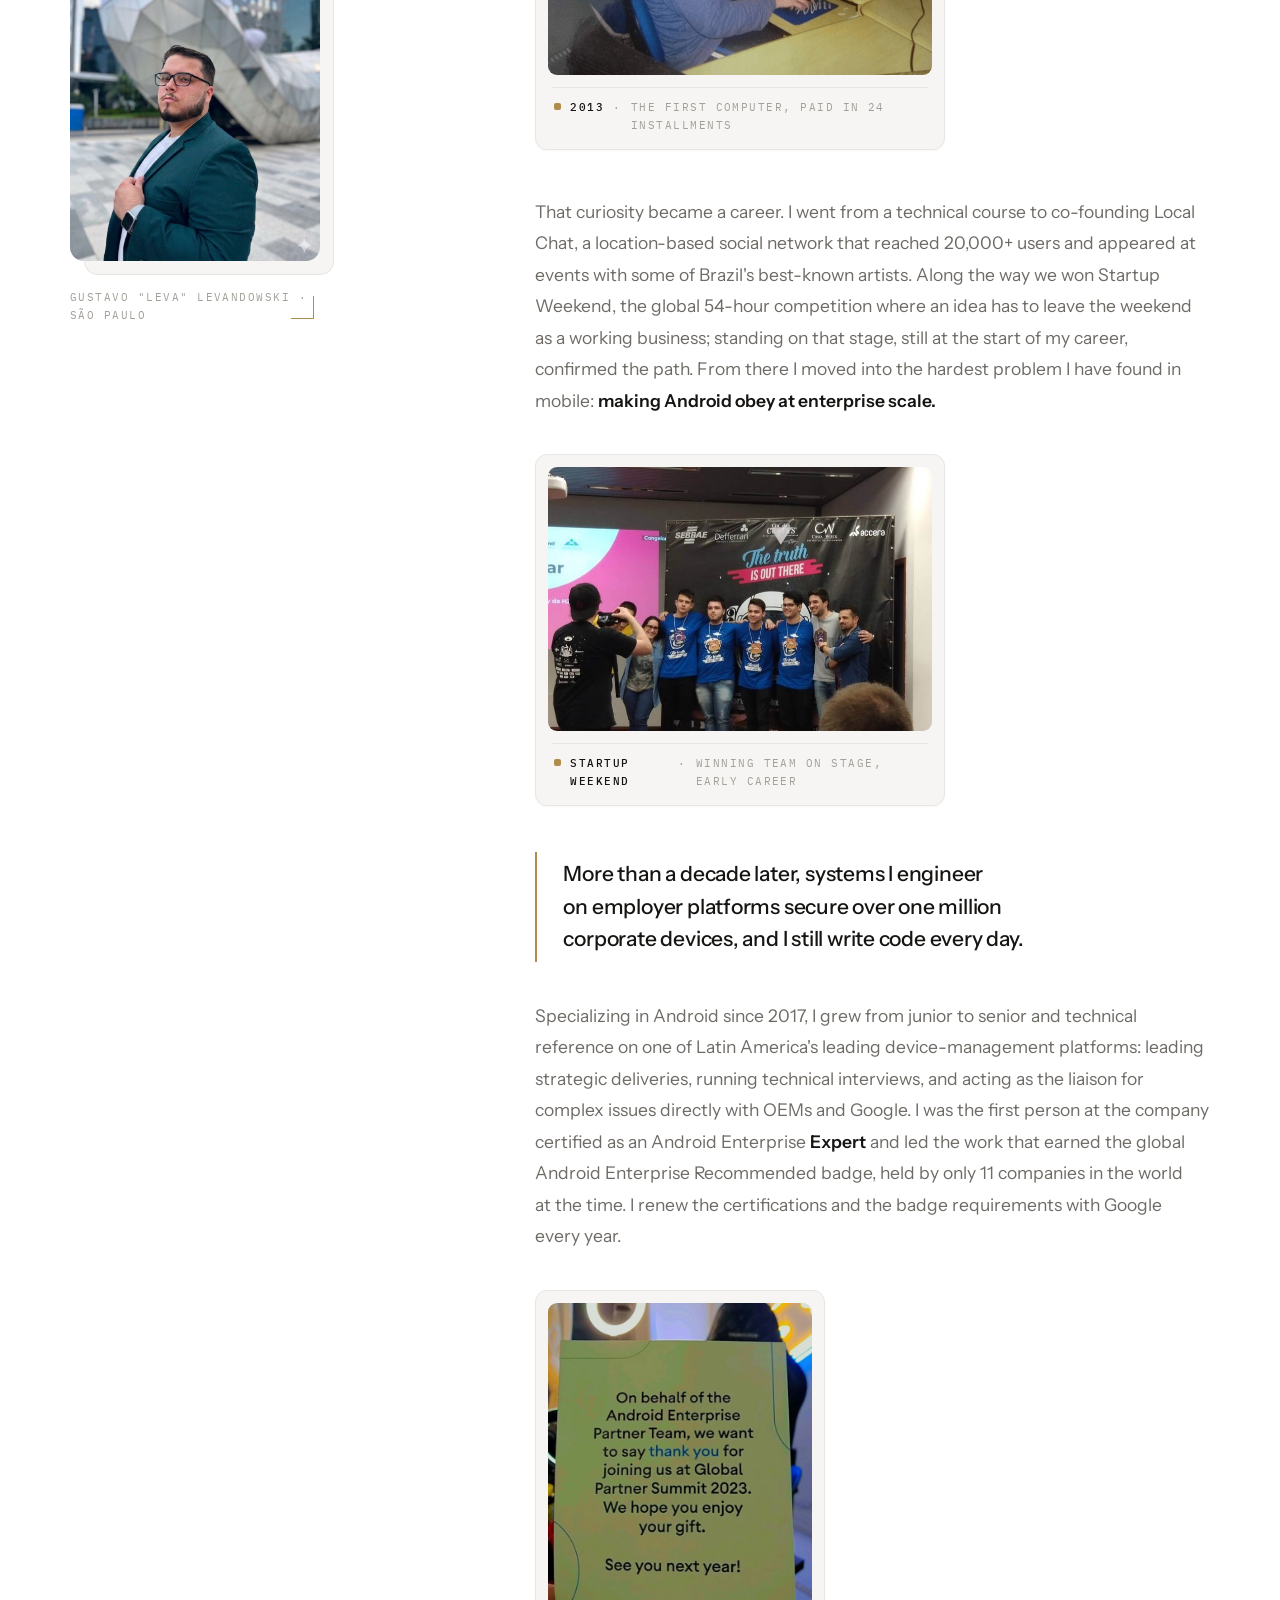
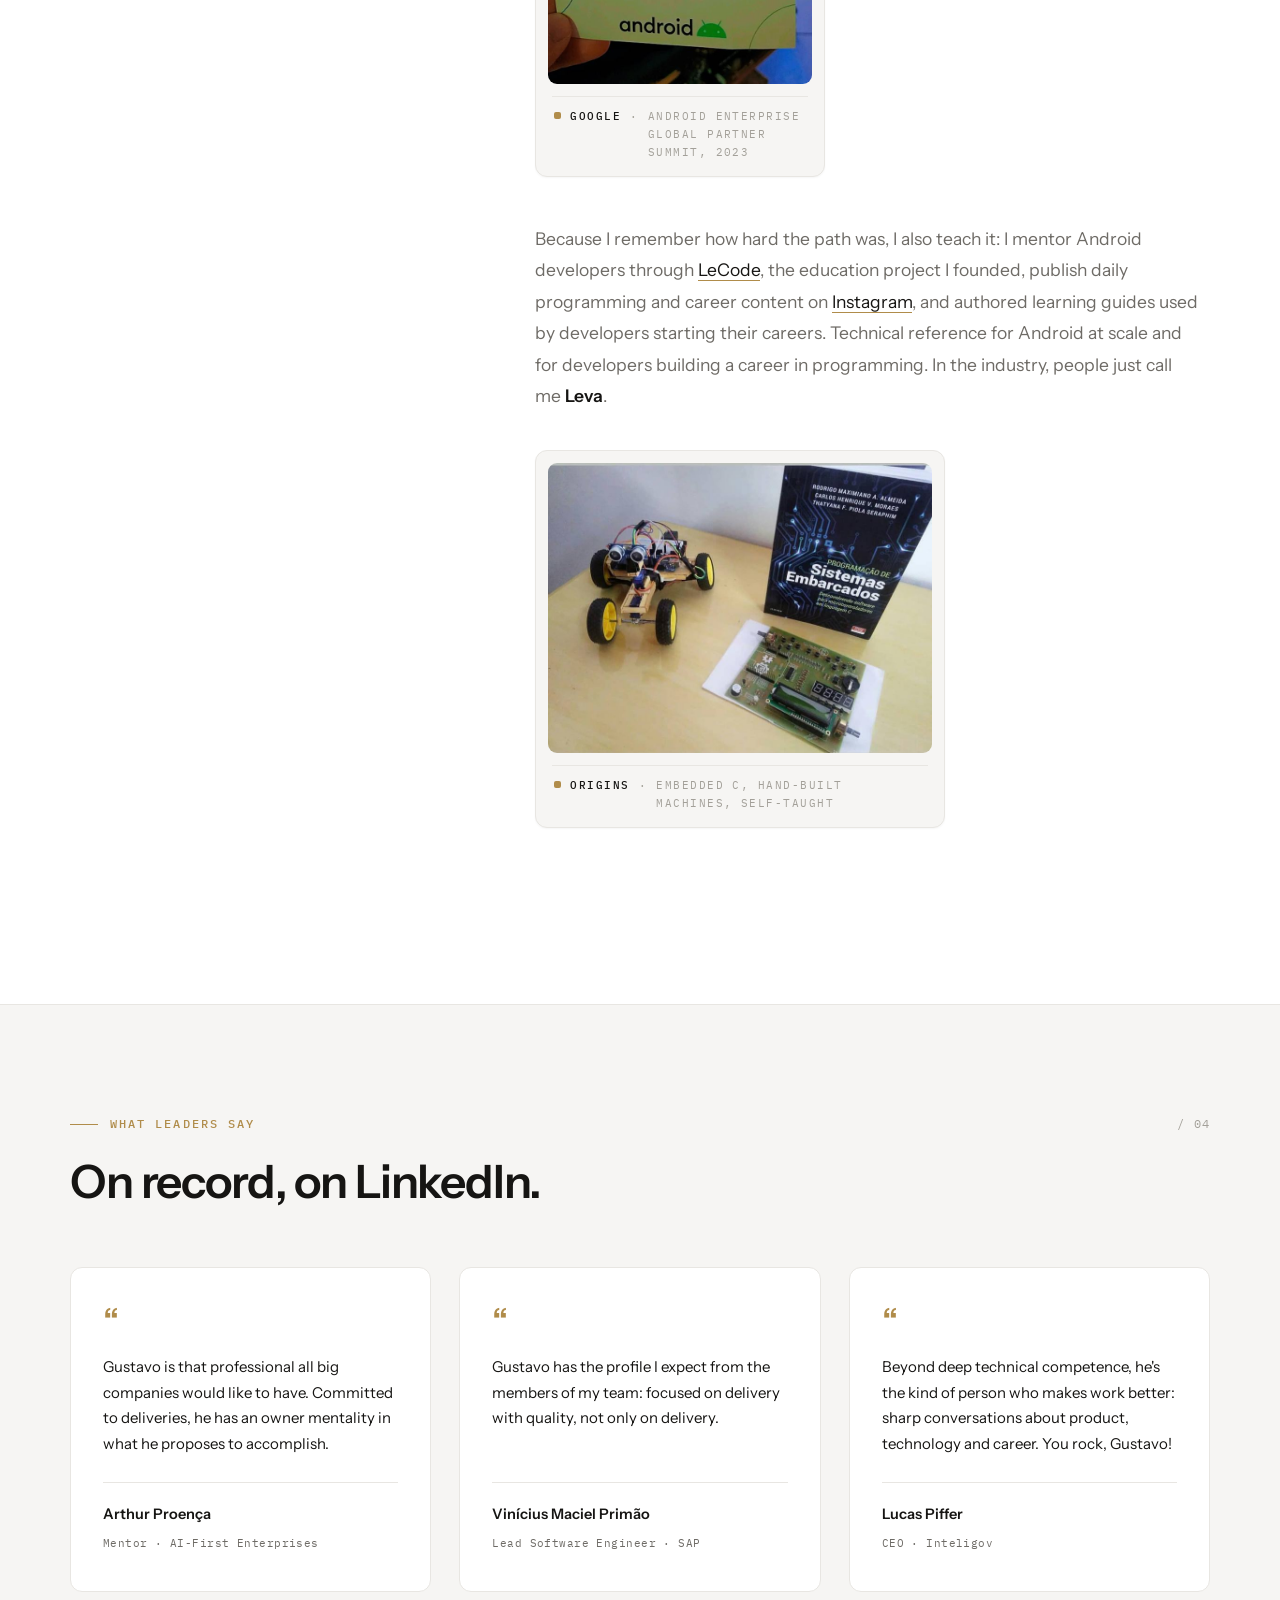
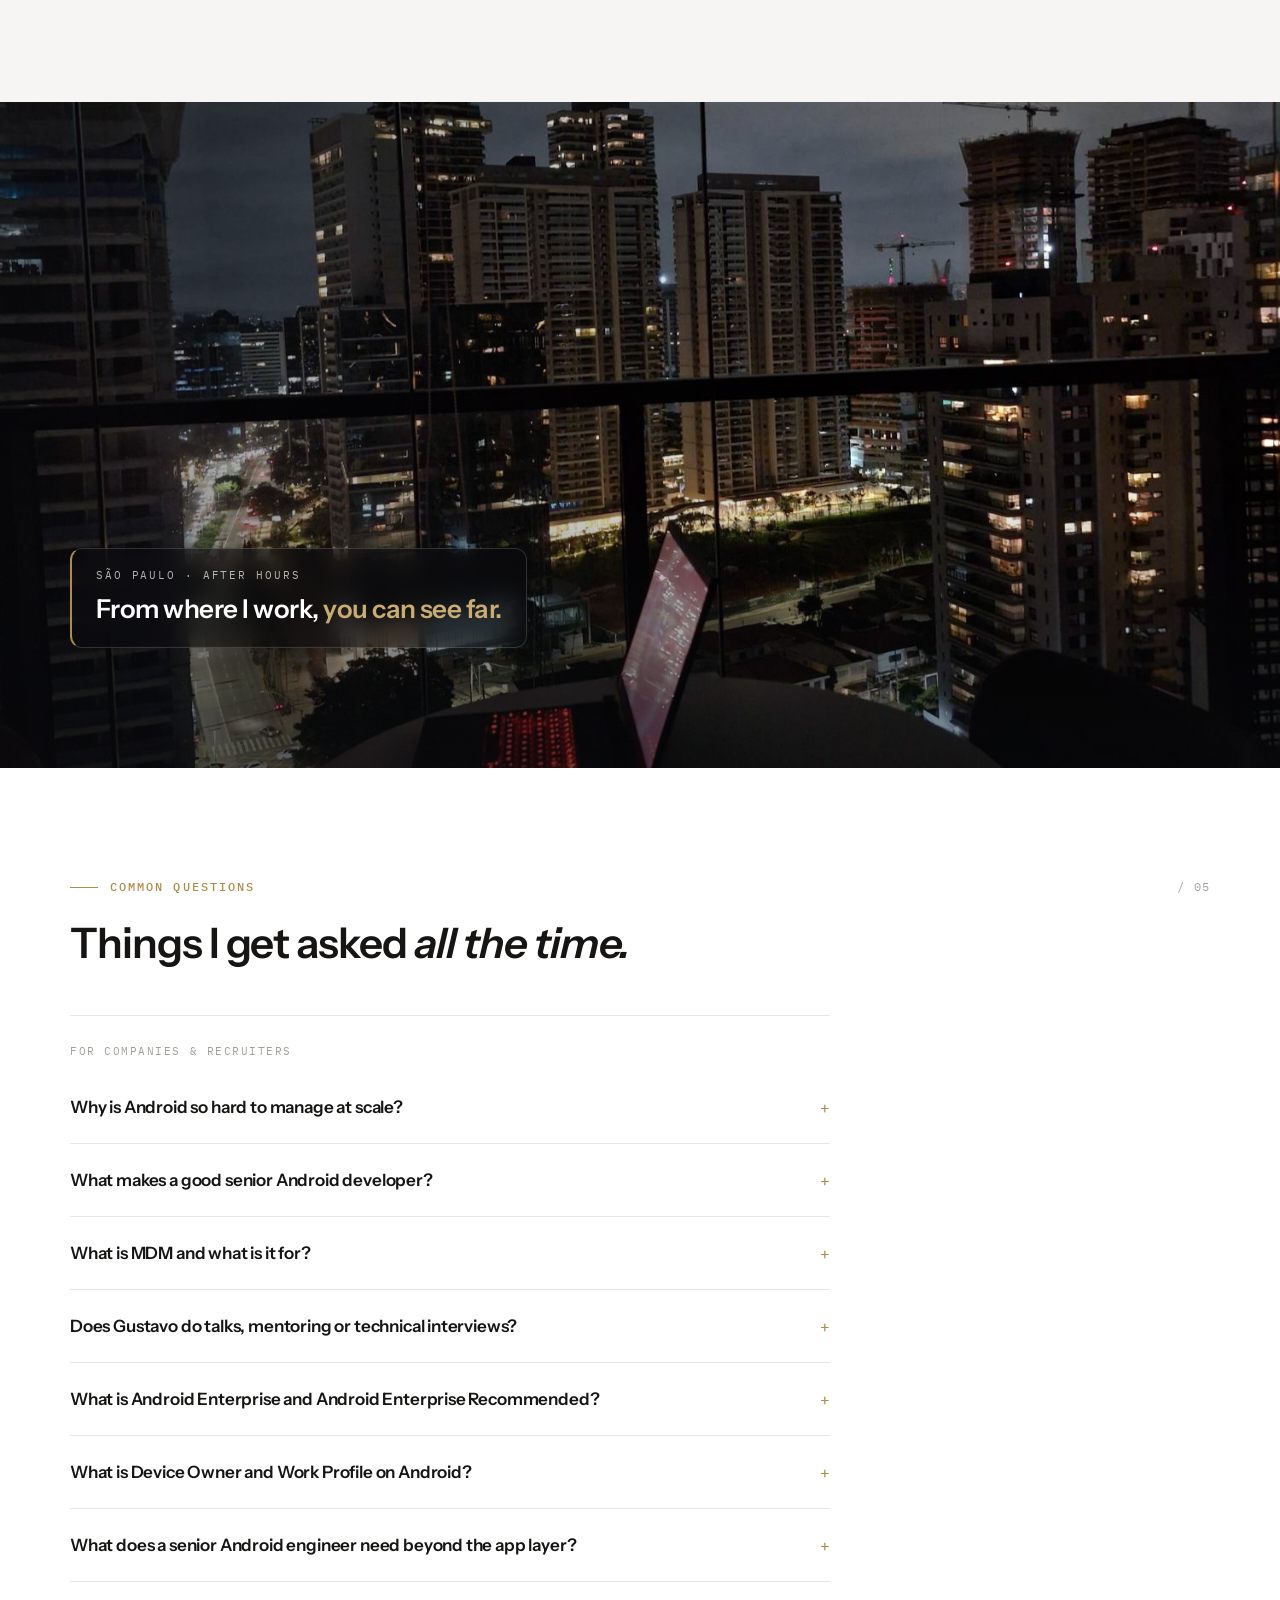
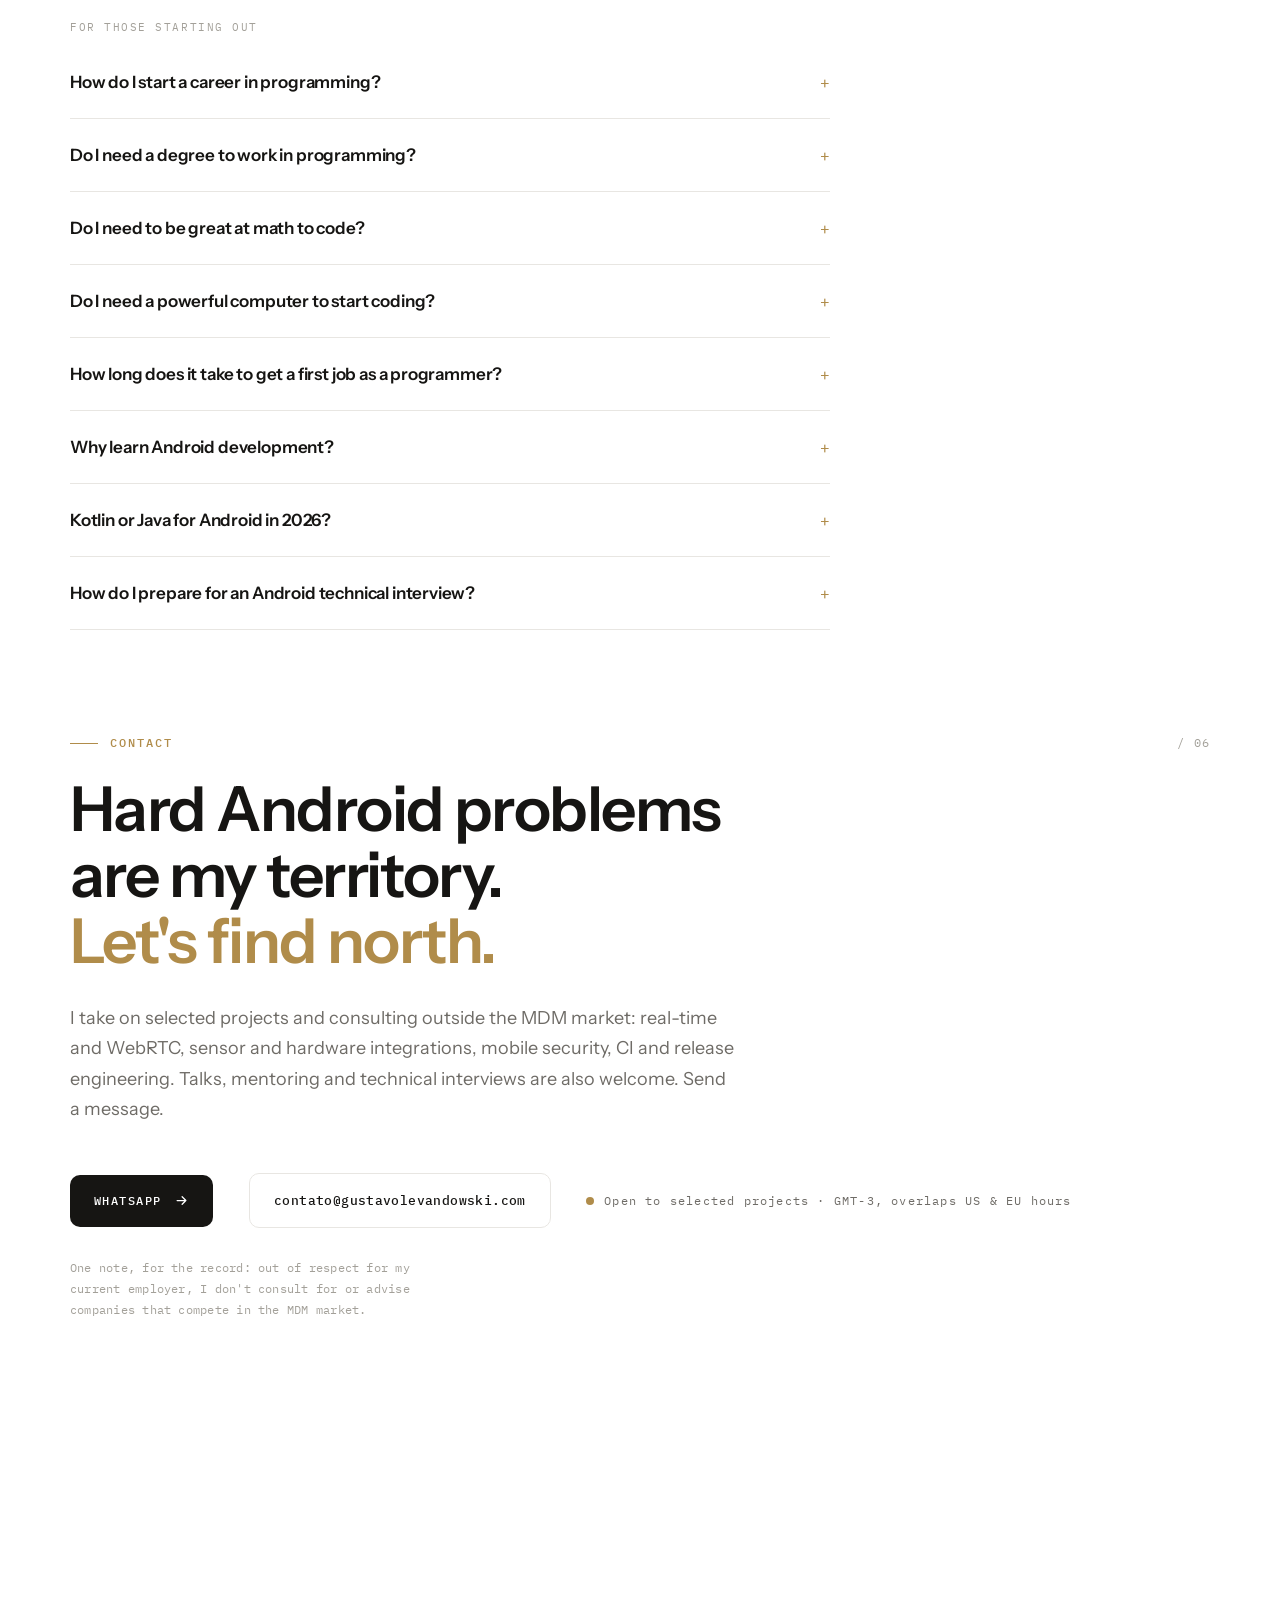
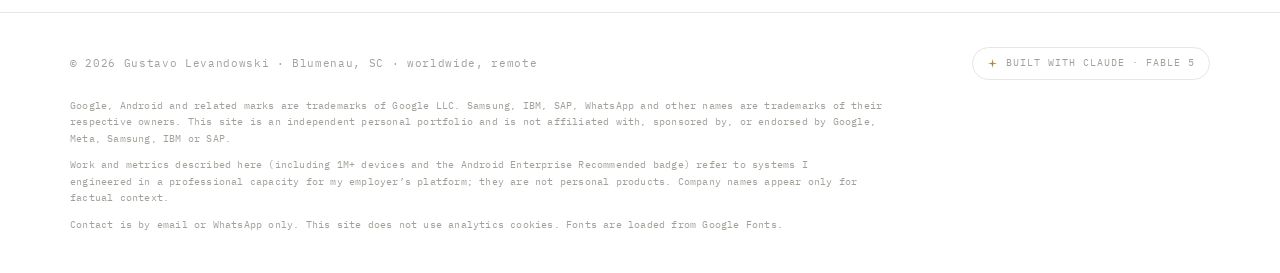
==== commit ee37be1c: "Extract CSS, JS, images and diagrams into cached assets. Slim HTML for crawlability and faster loads" ====
--- a/index.html
+++ b/index.html
@@ -1,49 +1,46 @@
 <!DOCTYPE html>
+
 <html lang="en">
 <head>
-<meta charset="UTF-8">
-<meta name="viewport" content="width=device-width, initial-scale=1.0">
+<meta charset="utf-8"/>
+<meta content="width=device-width, initial-scale=1.0" name="viewport"/>
 <title>Gustavo Levandowski · Android Engineer · 1M+ Devices · Mentoring</title>
-<meta name="description" content="Google-certified Android Enterprise Expert. MDM, WebRTC, AOSP and systems on platforms protecting 1M+ devices. Technical reference for Android at scale and programming careers. Founder of LeCode mentoring.">
-<meta name="author" content="Gustavo Levandowski">
-<meta name="robots" content="index, follow, max-image-preview:large, max-snippet:-1, max-video-preview:-1">
-<meta name="theme-color" content="#161513">
-<meta name="application-name" content="Gustavo Levandowski">
-<meta name="format-detection" content="telephone=no">
-<link rel="alternate" hreflang="x-default" href="https://gustavolevandowski.com/en/">
-<link rel="alternate" hreflang="en" href="https://gustavolevandowski.com/en/">
-<link rel="alternate" hreflang="pt-BR" href="https://gustavolevandowski.com/pt/">
-<link rel="manifest" href="/site.webmanifest">
-<link rel="canonical" href="https://gustavolevandowski.com/en/">
-<link rel="icon" href="data:image/svg+xml,%3Csvg xmlns='http://www.w3.org/2000/svg' viewBox='0 0 32 32' fill='none'%3E%3Crect width='32' height='32' rx='6' fill='%23F6F5F3'/%3E%3Ccircle cx='16' cy='16' r='12.5' stroke='%23161513' stroke-width='1.4'/%3E%3Cg stroke='%23C9C5BD' stroke-width='1.1' stroke-linecap='round'%3E%3Cline x1='16' y1='5.2' x2='16' y2='7.4'/%3E%3Cline x1='16' y1='24.6' x2='16' y2='26.8'/%3E%3Cline x1='5.2' y1='16' x2='7.4' y2='16'/%3E%3Cline x1='24.6' y1='16' x2='26.8' y2='16'/%3E%3C/g%3E%3Cg transform='rotate(40 16 16)'%3E%3Cpath d='M16 7.2 L18.6 16 L13.4 16 Z' fill='%23B08C4A'/%3E%3Cpath d='M16 24.8 L13.4 16 L18.6 16 Z' fill='%23161513' opacity='.82'/%3E%3C/g%3E%3Ccircle cx='16' cy='16' r='2' fill='%23161513' stroke='%23FFFFFF' stroke-width='1'/%3E%3C/svg%3E" type="image/svg+xml">
-<link rel="icon" href="/favicon.png" type="image/png" sizes="32x32">
-<link rel="icon" href="/favicon.svg" type="image/svg+xml" sizes="any">
-<link rel="apple-touch-icon" href="/favicon.png">
-
+<meta content="Google-certified Android Enterprise Expert. MDM, WebRTC, AOSP and systems on platforms protecting 1M+ devices. Technical reference for Android at scale and programming careers. Founder of LeCode mentoring." name="description"/>
+<meta content="Gustavo Levandowski" name="author"/>
+<meta content="index, follow, max-image-preview:large, max-snippet:-1, max-video-preview:-1" name="robots"/>
+<meta content="#161513" name="theme-color"/>
+<meta content="Gustavo Levandowski" name="application-name"/>
+<meta content="telephone=no" name="format-detection"/>
+<link href="https://gustavolevandowski.com/en/" hreflang="x-default" rel="alternate"/>
+<link href="https://gustavolevandowski.com/en/" hreflang="en" rel="alternate"/>
+<link href="https://gustavolevandowski.com/pt/" hreflang="pt-BR" rel="alternate"/>
+<link href="/site.webmanifest" rel="manifest"/>
+<link href="https://gustavolevandowski.com/en/" rel="canonical"/>
+<link href="/assets/brand/favicon.png" rel="icon" sizes="32x32" type="image/png"/>
+<link href="/assets/brand/favicon.svg" rel="icon" sizes="any" type="image/svg+xml"/>
+<link href="/assets/brand/favicon.png" rel="apple-touch-icon"/>
 <!-- Open Graph -->
-<meta property="og:type" content="profile">
-<meta property="og:title" content="Gustavo Levandowski · Android Engineer · 1M+ Devices · Mentoring">
-<meta property="og:description" content="Google-certified Android Enterprise Expert. MDM, WebRTC, AOSP and systems on platforms protecting 1M+ devices. Technical reference for Android at scale and programming careers.">
-<meta property="og:url" content="https://gustavolevandowski.com/en/">
-<meta property="og:locale" content="en_US">
-<meta property="og:locale:alternate" content="pt_BR">
-<!-- og.jpg: gerar a partir de og-card.html · deploy na raiz do domínio junto com o index -->
-<meta property="og:image" content="https://gustavolevandowski.com/og.jpg">
-<meta property="og:image:type" content="image/jpeg">
-<meta property="og:image:width" content="1200">
-<meta property="og:image:height" content="630">
-<meta property="og:image:alt" content="Gustavo Levandowski · Android Engineer · systems on platforms that secure 1M+ devices · mentoring">
-<meta name="twitter:card" content="summary_large_image">
-<meta name="twitter:title" content="Gustavo Levandowski · Android Engineer · 1M+ Devices · Mentoring">
-<meta name="twitter:description" content="Google-certified Android Enterprise Expert. MDM, WebRTC, AOSP and systems on platforms protecting 1M+ devices. Technical reference for Android at scale and programming careers.">
-<meta name="twitter:image" content="https://gustavolevandowski.com/og.jpg">
-<meta name="twitter:image:alt" content="Gustavo Levandowski · Android Engineer · systems on platforms that secure 1M+ devices · mentoring">
-
+<meta content="profile" property="og:type"/>
+<meta content="Gustavo Levandowski · Android Engineer · 1M+ Devices · Mentoring" property="og:title"/>
+<meta content="Google-certified Android Enterprise Expert. MDM, WebRTC, AOSP and systems on platforms protecting 1M+ devices. Technical reference for Android at scale and programming careers." property="og:description"/>
+<meta content="https://gustavolevandowski.com/en/" property="og:url"/>
+<meta content="en_US" property="og:locale"/>
+<meta content="pt_BR" property="og:locale:alternate"/>
+<!-- og.jpg: gerar a partir de assets/brand/og-card.html · publicar em assets/brand/og.jpg -->
+<meta content="https://gustavolevandowski.com/assets/brand/og.jpg" property="og:image"/>
+<meta content="image/jpeg" property="og:image:type"/>
+<meta content="1200" property="og:image:width"/>
+<meta content="630" property="og:image:height"/>
+<meta content="Gustavo Levandowski · Android Engineer · systems on platforms that secure 1M+ devices · mentoring" property="og:image:alt"/>
+<meta content="summary_large_image" name="twitter:card"/>
+<meta content="Gustavo Levandowski · Android Engineer · 1M+ Devices · Mentoring" name="twitter:title"/>
+<meta content="Google-certified Android Enterprise Expert. MDM, WebRTC, AOSP and systems on platforms protecting 1M+ devices. Technical reference for Android at scale and programming careers." name="twitter:description"/>
+<meta content="https://gustavolevandowski.com/assets/brand/og.jpg" name="twitter:image"/>
+<meta content="Gustavo Levandowski · Android Engineer · systems on platforms that secure 1M+ devices · mentoring" name="twitter:image:alt"/>
 <!--
   Language URLs: /en/ and /pt/ are generated by scripts/build_i18n.py
   from this bilingual source. Root redirects to /en/ via _redirects.
 -->
-
 <!-- Structured data -->
 <script type="application/ld+json">
 {
@@ -81,7 +78,7 @@
   "email": "mailto:contato@gustavolevandowski.com",
   "telephone": "+55-47-99253-7917",
   "url": "https://gustavolevandowski.com",
-  "image": "https://gustavolevandowski.com/og.jpg",
+  "image": "https://gustavolevandowski.com/assets/brand/og.jpg",
   "address": { "@type": "PostalAddress", "addressLocality": "Blumenau", "addressRegion": "SC", "addressCountry": "BR" },
   "sameAs": [
     "https://www.linkedin.com/in/levandowski/",
@@ -134,7 +131,6 @@
   ]
 }
 </script>
-
 <!-- FAQ schema in English (page default is lang="en"). At deploy time, the /pt route should ship this block translated to pt-BR. -->
 <script type="application/ld+json">
 {
@@ -264,1598 +260,624 @@
   ]
 }
 </script>
-
-<link rel="preconnect" href="https://fonts.googleapis.com">
-<link rel="preconnect" href="https://fonts.gstatic.com" crossorigin>
-<link href="https://fonts.googleapis.com/css2?family=Instrument+Sans:ital,wght@0,400;0,500;0,600;0,700;1,400&family=IBM+Plex+Mono:wght@400;500&display=swap" rel="stylesheet">
-
-<style>
-/* ================= TOKENS ================= */
-:root{
-  --white:#FFFFFF;
-  --surface:#F6F5F3;
-  --hairline:#E8E6E2;
-  --ink:#161513;
-  --ink-2:#6E6B66;
-  --ink-3:#A3A099;
-  --gold:#B08C4A;
-  --gold-soft:#C9AC72;
-  --gold-faint:rgba(176,140,74,.14);
-  --font-d:'Instrument Sans',-apple-system,BlinkMacSystemFont,sans-serif;
-  --font-m:'IBM Plex Mono',ui-monospace,monospace;
-  --max:1140px;
-  --ease:cubic-bezier(.22,.61,.2,1);
-  --ease-out:cubic-bezier(.16,1,.3,1);
-}
-*{margin:0;padding:0;box-sizing:border-box}
-html{
-  scroll-behavior:smooth;
-  scrollbar-width:thin;
-  scrollbar-color:var(--gold) var(--surface);
-}
-/* âncoras do menu não podem esconder o título sob a nav fixa */
-#work,#about,#contact,#faq{scroll-margin-top:84px}
-/* decorativos (hero-rose) se estendem além da viewport; clip evita scroll lateral no mobile */
-html,body{overflow-x:clip}
-body{
-  font-family:var(--font-d);
-  background:var(--white);
-  color:var(--ink);
-  font-size:17px;
-  line-height:1.65;
-  -webkit-font-smoothing:antialiased;
-}
-::selection{background:var(--gold-faint);color:var(--ink)}
-figure img{max-width:100%;height:auto;display:block}
-a:focus-visible,button:focus-visible{outline:2px solid var(--gold);outline-offset:3px;border-radius:4px}
-
-/* ================= SCROLLBAR ================= */
-html::-webkit-scrollbar{width:10px;height:10px}
-html::-webkit-scrollbar-track{background:var(--surface);border-left:1px solid var(--hairline)}
-html::-webkit-scrollbar-thumb{
-  background:var(--gold);
-  border:2px solid var(--surface);
-  border-radius:100px;
-}
-html::-webkit-scrollbar-thumb:hover,
-html::-webkit-scrollbar-thumb:active{background:var(--ink)}
-html::-webkit-scrollbar-corner{background:var(--surface)}
-
-/* ============ LANGUAGE SWITCHING ============ */
-.lang-pt-el{display:none}
-body.pt .lang-en-el{display:none}
-body.pt .lang-pt-el{display:block}
-body.pt span.lang-pt-el, body.pt a.lang-pt-el{display:inline}
-span.lang-en-el, a.lang-en-el{display:inline}
-body.pt span.lang-en-el, body.pt a.lang-en-el{display:none}
-
-/* ================= NAV ================= */
-.nav{
-  position:fixed;top:0;left:0;right:0;z-index:100;
-  padding:0 max(24px,calc((100vw - var(--max))/2));
-  height:68px;display:flex;align-items:center;justify-content:space-between;
-  background:rgba(255,255,255,0);
-  transition:background .4s var(--ease),border-color .4s var(--ease),backdrop-filter .4s var(--ease);
-  border-bottom:1px solid transparent;
-}
-.nav.scrolled{
-  background:rgba(255,255,255,.82);
-  backdrop-filter:blur(18px) saturate(1.4);
-  -webkit-backdrop-filter:blur(18px) saturate(1.4);
-  border-bottom-color:var(--hairline);
-}
-.nav-mark{
-  text-decoration:none;display:flex;align-items:center;gap:12px;
-}
-.nav-mark svg{width:26px;height:26px;flex:none;transition:transform .8s var(--ease-out)}
-.nav-mark:hover svg{transform:rotate(180deg)}
-.nm-text{display:flex;flex-direction:column;line-height:1.15}
-.nm-name{
-  font-weight:600;font-size:15px;letter-spacing:-.01em;color:var(--ink);
-  transition:color .25s;
-}
-.nm-role{
-  font-family:var(--font-m);font-size:9px;font-weight:500;
-  letter-spacing:.2em;text-transform:uppercase;color:var(--ink-3);
-  margin-top:3px;transition:color .25s;
-}
-.nav-mark:hover .nm-role{color:var(--gold)}
-.nav-links{display:flex;align-items:center;gap:34px}
-.nav-links a{
-  font-family:var(--font-m);font-size:11px;font-weight:500;letter-spacing:.16em;
-  text-transform:uppercase;color:var(--ink-2);text-decoration:none;
-  transition:color .25s;position:relative;
-}
-.nav-links a::after{
-  content:'';position:absolute;left:0;bottom:-4px;height:1px;width:0;
-  background:var(--gold);transition:width .35s var(--ease);
-}
-.nav-links a:hover{color:var(--ink)}
-.nav-links a:hover::after{width:100%}
-.lang-toggle{
-  display:flex;border:1px solid var(--hairline);border-radius:100px;overflow:hidden;
-  font-family:var(--font-m);font-size:11.5px;
-}
-.lang-toggle a{
-  border:0;background:transparent;padding:7px 13px;cursor:pointer;
-  color:var(--ink-3);font-family:inherit;font-size:inherit;letter-spacing:.06em;
-  text-decoration:none;transition:all .3s var(--ease);
-}
-.lang-toggle a.active{background:var(--ink);color:var(--white)}
-.lang-toggle a:focus-visible{outline:2px solid var(--gold);outline-offset:2px}
-
-/* ================= COMPASS HUD (signature) ================= */
-.compass-hud{
-  position:fixed;left:28px;bottom:28px;z-index:90;
-  display:flex;align-items:center;gap:14px;
-  opacity:0;transform:translateY(8px);
-  transition:opacity .6s var(--ease),transform .6s var(--ease);
-  pointer-events:none;cursor:pointer;
-}
-.compass-hud.visible{opacity:1;transform:translateY(0);pointer-events:auto}
-.compass-hud .dial{width:52px;height:52px;position:relative;transition:transform .25s var(--ease)}
-.compass-hud:hover .dial{transform:scale(1.08)}
-.compass-hud:active .dial{transform:scale(.94)}
-.compass-hud .dial svg{width:100%;height:100%;display:block}
-.hud-needle{transform-origin:26px 26px;transition:transform .15s linear}
-.hud-label{
-  font-family:var(--font-m);font-size:10.5px;letter-spacing:.14em;text-transform:uppercase;color:var(--ink-3);
-  background:rgba(255,255,255,.35);
-  padding:4px 8px;border-radius:8px;
-}
-.hud-label b{display:block;color:var(--ink);font-weight:500}
-
-/* ================= SHARED ================= */
-section,.hero{padding:0 max(24px,calc((100vw - var(--max))/2))}
-.eyebrow{
-  font-family:var(--font-m);font-size:11.5px;letter-spacing:.18em;
-  text-transform:uppercase;color:var(--gold);font-weight:500;
-  display:flex;align-items:center;gap:12px;
-}
-.eyebrow .idx{margin-left:auto;color:var(--ink-3);font-weight:400;letter-spacing:.1em}
-.eyebrow::before{content:'';width:28px;height:1px;background:var(--gold)}
-h1,h2,h3{letter-spacing:-.025em;font-weight:600}
-/* títulos com linhas equilibradas; parágrafos sem palavra órfã na última linha */
-h1,h2,h3,h4,.field-caption .fc-t{text-wrap:balance}
-p{text-wrap:pretty}
-.reveal{opacity:0;transform:translateY(26px);transition:opacity .9s var(--ease-out),transform .9s var(--ease-out)}
-.reveal.in{opacity:1;transform:none}
-
-/* ================= HERO ================= */
-.hero-meta{
-  display:flex;flex-wrap:wrap;gap:8px 26px;align-items:baseline;
-  font-family:var(--font-m);font-size:10.5px;letter-spacing:.14em;color:var(--ink-3);
-  padding-bottom:18px;margin-bottom:36px;border-bottom:1px solid var(--hairline);
-  max-width:560px;
-}
-.hero-meta b{color:var(--ink);font-weight:500}
-.hero{
-  min-height:100svh;display:flex;flex-direction:column;justify-content:center;
-  position:relative;padding-top:68px;
-}
-.hero-rose{
-  position:absolute;right:-180px;top:50%;transform:translateY(-50%);
-  width:min(680px,60vw);height:min(680px,60vw);opacity:.55;pointer-events:none;
-}
-.hero-rose svg{width:100%;height:100%}
-#roseSpin{transform-origin:center;will-change:transform}
-.hero-inner{max-width:760px;position:relative;z-index:2}
-/* no desktop, o conteúdo centralizado deixava uma faixa vazia grande sob a nav */
-@media(min-width:961px){
-  .hero-inner{margin-top:-6vh}
-}
-.hero h1{
-  font-size:clamp(38px,5.4vw,64px);line-height:1.06;margin:26px 0 24px;
-}
-.hero h1 em{font-style:normal;color:var(--gold);position:relative;white-space:nowrap}
-.hero-sub{font-size:clamp(16.5px,15.4px + .45vw,20px);color:var(--ink-2);max-width:56ch;line-height:1.65}
-.sub-short{display:none}
-.hero-ctas{display:flex;gap:16px;margin-top:42px;flex-wrap:wrap}
-.btn{
-  display:inline-flex;align-items:center;gap:12px;text-decoration:none;
-  font-family:var(--font-m);font-size:12px;font-weight:500;
-  letter-spacing:.12em;text-transform:uppercase;
-  padding:16px 24px;border-radius:10px;
-  transition:transform .25s var(--ease),box-shadow .25s var(--ease),background .25s,border-color .25s;
-  will-change:transform;
-}
-.btn.btn-email{text-transform:none;letter-spacing:.03em;font-size:13px}
-.btn-primary{background:var(--ink);color:var(--white)}
-.btn-primary:hover{box-shadow:0 12px 32px -8px rgba(22,21,19,.35)}
-.btn-ghost{color:var(--ink);border:1px solid var(--hairline);background:var(--white)}
-.btn-ghost:hover{border-color:var(--ink)}
-.btn svg{transition:transform .3s var(--ease)}
-.btn:hover svg{transform:translateX(4px)}
-.hero-scrollcue{
-  position:absolute;bottom:34px;left:max(24px,calc((100vw - var(--max))/2));
-  font-family:var(--font-m);font-size:10.5px;letter-spacing:.16em;text-transform:uppercase;
-  color:var(--ink-3);display:flex;align-items:center;gap:12px;
-}
-.hero-scrollcue .line{width:1px;height:36px;background:var(--hairline);position:relative;overflow:hidden}
-.hero-scrollcue .line::after{
-  content:'';position:absolute;top:-100%;left:0;width:100%;height:100%;
-  background:var(--gold);animation:cue 2.2s var(--ease) infinite;
-}
-@keyframes cue{0%{top:-100%}55%{top:100%}100%{top:100%}}
-
-/* ================= METRICS ================= */
-.metrics{border-top:1px solid var(--hairline);border-bottom:1px solid var(--hairline)}
-.metrics-grid{
-  display:grid;grid-template-columns:repeat(4,1fr);
-  max-width:var(--max);margin:0 auto;
-}
-.metric{
-  padding:52px 32px;border-left:1px solid var(--hairline);
-}
-.metric:first-child{border-left:0;padding-left:0}
-.metric .num{
-  font-size:clamp(30px,3.2vw,42px);font-weight:600;letter-spacing:-.03em;
-  font-variant-numeric:tabular-nums;line-height:1;
-}
-.metric .num sup{font-size:.5em;color:var(--gold);font-weight:500}
-.metric .lbl{
-  font-family:var(--font-m);font-size:11px;letter-spacing:.12em;text-transform:uppercase;
-  color:var(--ink-2);margin-top:14px;line-height:1.7;
-}
-
-/* ================= WORK / CASES ================= */
-.work{padding-top:130px;padding-bottom:40px}
-.section-head{max-width:var(--max);margin:0 auto 70px}
-.section-head h2{font-size:clamp(30px,3.6vw,46px);line-height:1.12;margin-top:22px;max-width:640px}
-.case{
-  max-width:var(--max);margin:0 auto 110px;
-  display:grid;grid-template-columns:minmax(0,5fr) minmax(0,6fr);gap:70px;align-items:start;
-}
-.case:last-of-type{margin-bottom:40px}
-.case.flip{grid-template-columns:minmax(0,6fr) minmax(0,5fr)}
-.case.flip .case-text{order:2}
-.case.flip .case-visual{order:1}
-.case-index{
-  font-family:var(--font-m);font-size:11.5px;color:var(--ink-3);letter-spacing:.14em;
-}
-.case h3{font-size:clamp(24px,2.4vw,32px);margin:14px 0 8px;line-height:1.18}
-.case .stack{
-  font-family:var(--font-m);font-size:11.5px;color:var(--gold);letter-spacing:.08em;margin-bottom:28px;
-}
-.case-block{border-top:1px solid var(--hairline);padding:20px 0}
-.case-block:last-child{border-bottom:1px solid var(--hairline)}
-.case-block .k{
-  font-family:var(--font-m);font-size:10.5px;letter-spacing:.16em;text-transform:uppercase;
-  color:var(--ink-3);margin-bottom:8px;
-}
-.case-block p{font-size:clamp(14.5px,14.1px + .25vw,15.5px);color:var(--ink-2);line-height:1.7}
-.case-block.result .k{color:var(--gold)}
-.case-block.result p{color:var(--ink);font-weight:500}
-.case-visual{
-  background:var(--surface);border:1px solid var(--hairline);border-radius:14px;
-  padding:44px;position:sticky;top:110px;
-}
-.case-visual svg{width:100%;height:auto;display:block}
-.diagram{cursor:pointer}
-.diagram .draw{
-  stroke-dasharray:var(--len,600);stroke-dashoffset:var(--len,600);
-  transition:stroke-dashoffset 1.6s var(--ease-out),stroke-width .25s var(--ease);
-}
-.diagram rect.draw:hover{stroke-width:2.2}
-.diagram.replay .draw,.diagram.replay .node-fill{transition:none}
-.diagram.drawn .draw{stroke-dashoffset:0}
-.diagram .node-fill{opacity:0;transition:opacity .7s var(--ease) .9s}
-.diagram.drawn .node-fill{opacity:1}
-.diagram text{font-family:var(--font-m);font-size:10px;letter-spacing:.08em;fill:var(--ink-2)}
-.diagram .t-strong{fill:var(--ink);font-size:11px}
-.diagram .t-gold{fill:var(--gold)}
-
-/* ================= CAPABILITIES ================= */
-.caps{background:var(--surface);border-top:1px solid var(--hairline);border-bottom:1px solid var(--hairline);padding-top:110px;padding-bottom:110px}
-.caps-grid{
-  max-width:var(--max);margin:60px auto 0;
-  display:grid;grid-template-columns:repeat(3,1fr);gap:1px;background:var(--hairline);
-  border:1px solid var(--hairline);border-radius:12px;overflow:hidden;
-}
-.cap{background:var(--white);padding:36px 32px;transition:background .3s}
-.cap:hover{background:#FBFAF8}
-.cap .cap-n{font-family:var(--font-m);font-size:11px;color:var(--gold);letter-spacing:.1em}
-.cap h4{font-size:17px;font-weight:600;margin:14px 0 10px;letter-spacing:-.01em}
-.cap p{font-size:14.5px;color:var(--ink-2);line-height:1.65}
-
-/* ================= ABOUT ================= */
-.about{padding-top:130px;padding-bottom:130px}
-.about-grid{
-  max-width:var(--max);margin:0 auto;
-  display:grid;grid-template-columns:minmax(0,4fr) minmax(0,7fr);gap:80px;
-}
-.about-side{position:sticky;top:96px;align-self:start}
-/* o JS mede a coluna e encolhe só o retrato até ela caber na janela;
-   o modo squeeze (tipografia compacta) é o penúltimo recurso, e static o último */
-.about-side.no-stick{position:static}
-.about-side.squeeze{top:72px}
-.about-side.squeeze h2{font-size:25px;line-height:1.22;margin-top:16px}
-.about-side.squeeze .cred-line{margin-top:22px;gap:8px}
-.about-side.squeeze .cred{padding:6px 12px;font-size:10.5px}
-.about-side.squeeze .about-portrait{margin-top:22px}
-.about-side.squeeze .about-portrait figcaption{margin-top:14px}
-.about-side h2{font-size:clamp(28px,3vw,40px);line-height:1.15;margin-top:22px}
-.about-story{min-width:0}
-.about-story p{font-size:clamp(16px,15.4px + .4vw,17.5px);color:var(--ink-2);line-height:1.8;margin-bottom:26px;max-width:66ch}
-.about-story p strong{color:var(--ink);font-weight:600}
-.about-story a{color:var(--ink);text-decoration:none;border-bottom:1px solid var(--gold);transition:color .25s}
-.about-story a:hover{color:var(--gold)}
-.about-story .pull{
-  border-left:2px solid var(--gold);padding:6px 0 6px 26px;margin:38px 0;
-  font-size:clamp(18px,17px + .55vw,21px);line-height:1.55;color:var(--ink);font-weight:500;letter-spacing:-.01em;
-  text-wrap:balance;
-}
-.cred-line{
-  display:flex;flex-wrap:wrap;gap:10px;margin-top:38px;
-}
-.cred{
-  font-family:var(--font-m);font-size:11px;letter-spacing:.06em;
-  border:1px solid var(--hairline);border-radius:100px;padding:8px 16px;color:var(--ink-2);
-}
-.cred.gold{border-color:var(--gold-soft);color:var(--gold);background:var(--gold-faint)}
-
-/* ================= TESTIMONIALS ================= */
-.quotes{background:var(--surface);border-top:1px solid var(--hairline);padding-top:110px;padding-bottom:110px}
-.quotes-grid{max-width:var(--max);margin:60px auto 0;display:grid;grid-template-columns:repeat(3,1fr);gap:28px}
-.quote{
-  background:var(--white);border:1px solid var(--hairline);border-radius:12px;
-  padding:36px 32px;display:flex;flex-direction:column;
-  transition:border-color .3s var(--ease);
-}
-.quote:hover{border-color:var(--gold-soft)}
-.quote .qmark{color:var(--gold);font-size:34px;line-height:1;font-weight:600;margin-bottom:16px}
-.quote p{font-size:15px;color:var(--ink);line-height:1.7;flex:1}
-.quote .who{margin-top:26px;padding-top:20px;border-top:1px solid var(--hairline)}
-.quote .who b{display:block;font-size:14.5px;font-weight:600}
-.quote .who span{font-family:var(--font-m);font-size:11px;color:var(--ink-2);letter-spacing:.04em}
-
-/* ================= FAQ ================= */
-.faq{padding-top:110px;padding-bottom:32px}
-.faq-inner{max-width:var(--max);margin:0 auto}
-.faq-inner h2{font-size:clamp(28px,3.4vw,42px);line-height:1.15;margin-top:22px;max-width:640px}
-.faq-list{max-width:760px;margin-top:48px;border-top:1px solid var(--hairline)}
-.faq-group{font-family:var(--font-m);font-size:11px;letter-spacing:.14em;text-transform:uppercase;color:var(--ink-3);padding:36px 0 10px}
-.faq-group:first-child{padding-top:26px}
-.faq-item{border-bottom:1px solid var(--hairline)}
-.faq-item summary{
-  cursor:pointer;list-style:none;display:flex;align-items:baseline;justify-content:space-between;gap:18px;
-  padding:22px 0;font-size:17px;font-weight:600;letter-spacing:-.01em;
-  transition:color .25s;
-}
-.faq-item summary:hover{color:var(--gold)}
-.faq-item summary::-webkit-details-marker{display:none}
-.faq-item summary .fx{
-  font-family:var(--font-m);font-size:16px;color:var(--gold);font-weight:400;
-  flex:none;transition:transform .3s var(--ease);
-}
-.faq-item[open] summary .fx{transform:rotate(45deg)}
-.faq-item .faq-a{color:var(--ink-2);line-height:1.75;padding:0 0 24px;max-width:66ch;font-size:15.5px}
-.faq-item .faq-a a{color:var(--ink);text-decoration:none;border-bottom:1px solid var(--gold)}
-.faq-item .faq-a a:hover{color:var(--gold)}
-
-/* ================= CONTACT ================= */
-.contact{padding-top:72px;padding-bottom:120px;text-align:left}
-.contact-inner{max-width:var(--max);margin:0 auto}
-.contact h2{font-size:clamp(36px,5vw,62px);line-height:1.06;margin-top:24px;max-width:760px}
-.contact h2 em{font-style:normal;color:var(--gold)}
-.contact-sub{color:var(--ink-2);font-size:clamp(16.5px,15.9px + .3vw,18px);line-height:1.7;margin:28px 0 0;max-width:56ch}
-.contact-cta{
-  display:flex;align-items:center;gap:14px 36px;flex-wrap:wrap;
-  margin-top:48px;
-}
-.availability{
-  display:inline-flex;align-items:center;gap:10px;
-  font-family:var(--font-m);font-size:12px;letter-spacing:.1em;color:var(--ink-2);
-}
-.availability .dot{
-  width:8px;height:8px;border-radius:50%;background:var(--gold);
-  box-shadow:0 0 0 0 rgba(176,140,74,.5);animation:pulse 2.4s infinite;
-}
-@keyframes pulse{
-  0%{box-shadow:0 0 0 0 rgba(176,140,74,.45)}
-  70%{box-shadow:0 0 0 10px rgba(176,140,74,0)}
-  100%{box-shadow:0 0 0 0 rgba(176,140,74,0)}
-}
-.contact-note{
-  font-family:var(--font-m);font-size:11.5px;line-height:1.8;letter-spacing:.02em;
-  color:var(--ink-3);margin-top:30px;max-width:56ch;
-}
-.contact-links{
-  display:flex;gap:30px;margin-top:64px;padding-top:26px;flex-wrap:wrap;
-  border-top:1px solid var(--hairline);max-width:560px;
-}
-.contact-links a{
-  font-family:var(--font-m);font-size:13px;color:var(--ink-2);text-decoration:none;
-  letter-spacing:.05em;border-bottom:1px solid var(--hairline);padding-bottom:3px;
-  transition:color .25s,border-color .25s;
-}
-.contact-links a:hover{color:var(--ink);border-color:var(--gold)}
-
-/* ================= FOOTER ================= */
-footer{
-  border-top:1px solid var(--hairline);
-  padding:34px max(24px,calc((100vw - var(--max))/2)) 40px;
-  display:flex;flex-direction:column;gap:18px;
-}
-.footer-top{
-  display:flex;justify-content:space-between;align-items:center;flex-wrap:wrap;gap:16px;
-}
-.footer-copy{
-  font-family:var(--font-m);font-size:11px;color:var(--ink-3);letter-spacing:.06em;
-}
-.footer-legal{
-  display:flex;flex-direction:column;gap:10px;
-  max-width:820px;
-}
-.footer-legal p{
-  font-family:var(--font-m);font-size:10px;line-height:1.65;
-  color:var(--ink-3);letter-spacing:.02em;margin:0;
-}
-.ai-badge{
-  display:inline-flex;align-items:center;gap:8px;
-  font-family:var(--font-m);font-size:10px;letter-spacing:.1em;text-transform:uppercase;
-  color:var(--ink-3);text-decoration:none;
-  border:1px solid var(--hairline);border-radius:100px;padding:7px 14px;
-  transition:color .25s,border-color .25s;
-}
-.ai-badge:hover{color:var(--ink);border-color:var(--gold)}
-.ai-badge svg{width:11px;height:11px;flex:none}
-
-/* ================= PHOTO INTEGRATIONS ================= */
-.about-portrait{position:relative;margin-top:44px;max-width:270px}
-.about-portrait img{
-  width:100%;display:block;border-radius:14px;
-  box-shadow:14px 14px 0 -1px var(--surface),14px 14px 0 0 var(--hairline);
-}
-.about-portrait::before,.about-portrait::after{
-  content:'';position:absolute;width:22px;height:22px;pointer-events:none;z-index:2;
-}
-.about-portrait::before{top:-8px;left:-8px;border-top:1.5px solid var(--gold);border-left:1.5px solid var(--gold)}
-.about-portrait::after{bottom:6px;right:6px;border-bottom:1.5px solid var(--gold);border-right:1.5px solid var(--gold)}
-.about-portrait figcaption,.story-fig figcaption{
-  font-family:var(--font-m);font-size:10.5px;letter-spacing:.14em;text-transform:uppercase;
-  color:var(--ink-3);line-height:1.7;
-}
-.about-portrait figcaption{margin-top:28px}
-/* story figures share the case-visual card language: surface mount + hairline */
-.story-fig{
-  margin:38px 0 46px;max-width:410px;
-  background:var(--surface);border:1px solid var(--hairline);border-radius:12px;
-  padding:12px 12px 4px;
-  box-shadow:0 1px 2px rgba(22,21,19,.04);
-}
-.story-fig.fig-card{max-width:290px}
-.story-fig img{width:100%;display:block;border-radius:9px}
-.story-fig figcaption{margin:12px 4px 0;padding:11px 2px 10px;border-top:1px solid var(--hairline);display:flex;align-items:baseline;gap:9px}
-.story-fig figcaption::before{
-  content:'';width:7px;height:7px;background:var(--gold);border-radius:2px;
-  flex:none;transform:translateY(-1px);
-}
-.story-fig figcaption b{color:var(--ink);font-weight:500}
-
-.field{position:relative;height:74vh;min-height:430px;overflow:hidden}
-.field-img{
-  position:absolute;left:0;top:-9%;width:100%;height:118%;
-  object-fit:cover;object-position:center 62%;will-change:transform;
-}
-.field-scrim{
-  position:absolute;inset:0;z-index:1;pointer-events:none;
-  background:
-    linear-gradient(to top,rgba(9,10,13,.55) 0%,rgba(9,10,13,0) 46%),
-    linear-gradient(102deg,rgba(9,10,13,.5) 0%,rgba(9,10,13,.2) 40%,rgba(9,10,13,0) 64%);
-}
-.field-caption{
-  position:absolute;bottom:120px;left:max(24px,calc((100vw - var(--max))/2));z-index:3;
-  background:rgba(10,11,14,.5);
-  backdrop-filter:blur(12px) saturate(1.2);-webkit-backdrop-filter:blur(12px) saturate(1.2);
-  border:1px solid rgba(255,255,255,.16);border-left:2px solid var(--gold);
-  border-radius:12px;padding:18px 24px 20px;
-  max-width:min(560px,calc(100vw - 48px));
-}
-.field-caption .fc-k{
-  font-family:var(--font-m);font-size:10.5px;letter-spacing:.18em;text-transform:uppercase;
-  color:rgba(255,255,255,.68);
-}
-.field-caption .fc-t{
-  color:#fff;font-size:clamp(19px,2.2vw,26px);font-weight:600;letter-spacing:-.02em;
-  margin-top:8px;line-height:1.35;
-}
-.field-caption .fc-t em{font-style:normal;color:var(--gold-soft)}
-
-/* ================= RESPONSIVE ================= */
-@media(max-width:960px){
-  .metrics-grid{grid-template-columns:repeat(2,1fr)}
-  .metric{padding:36px 24px}
-  .metric:nth-child(odd){border-left:0;padding-left:0}
-  .case,.case.flip{grid-template-columns:1fr;gap:40px}
-  .case.flip .case-text{order:1}.case.flip .case-visual{order:2}
-  .case-visual{position:static}
-  .caps-grid{grid-template-columns:1fr}
-  .about-grid{grid-template-columns:1fr;gap:44px}
-  .about-side{position:static}
-  .quotes-grid{grid-template-columns:1fr}
-  .nav-links a:not(:last-child){display:none}
-  /* HUD compacto no touch: só o mostrador, canto inferior direito, tocável */
-  .compass-hud{left:auto;right:16px;bottom:16px;gap:0}
-  .compass-hud .dial{
-    width:46px;height:46px;border-radius:50%;
-    background:rgba(255,255,255,.4);
-    backdrop-filter:blur(3px);-webkit-backdrop-filter:blur(3px);
-    border:1px solid rgba(22,21,19,.12);
-    box-shadow:0 2px 10px rgba(22,21,19,.08);
-    padding:5px;
-  }
-  .hud-label{display:none}
-  .hero-rose{opacity:.25;right:-40vw}
-  .about-portrait{margin-top:36px}
-  .field{height:56vh;min-height:400px}
-}
-
-/* --------- small screens --------- */
-@media(max-width:640px){
-  body{font-size:16px}
-  .nav{height:60px}
-  .nav-mark svg{width:22px;height:22px}
-  .nm-name{font-size:14px}
-  .nm-role{display:none}
-  .nav-links{gap:18px}
-  .hero{padding-top:80px;padding-bottom:150px;justify-content:flex-start;overflow:hidden}
-  /* rosa dos ventos como horizonte: arco superior surge centralizado no fecho do hero,
-     em faixa própria, sem texto ou botões por cima; gira com o scroll */
-  .hero-rose{
-    display:block;top:auto;right:auto;left:50%;bottom:calc(-1*min(105vw,400px) + 96px);
-    transform:translateX(-50%);
-    width:min(105vw,400px);height:min(105vw,400px);opacity:1;
-  }
-  .hero::before{
-    content:'';position:absolute;left:50%;bottom:-30vw;transform:translateX(-50%);
-    width:120vw;height:70vw;border-radius:50%;pointer-events:none;
-    background:radial-gradient(ellipse,rgba(176,140,74,.13) 0%,rgba(176,140,74,0) 65%);
-  }
-  /* traços com mais presença no tamanho pequeno */
-  .hero-rose #roseSpin > circle{stroke:#CFCAC2}
-  .hero-rose #roseTicks{stroke:#BFB9AE}
-  .hero-rose #roseSpin path:nth-of-type(1){fill-opacity:.3}
-  .hero-rose #roseSpin path:nth-of-type(2){fill-opacity:.1}
-  .hero-rose #roseSpin path:nth-of-type(3){stroke-opacity:.75}
-  /* indicador de scroll centralizado, apontando para o N da bússola */
-  .hero-scrollcue{
-    display:flex;flex-direction:column-reverse;align-items:center;gap:9px;
-    left:50%;right:auto;transform:translateX(-50%);bottom:104px;
-    font-size:9.5px;letter-spacing:.14em;white-space:nowrap;
-  }
-  .hero-scrollcue .line{height:26px}
-  .hero-rose text{fill:#8D897F}
-  .hero h1{font-size:clamp(32px,9vw,40px);line-height:1.13;margin:18px 0 14px}
-  .hero h1 em{white-space:normal}
-  .eyebrow{font-size:10.5px;letter-spacing:.14em;gap:10px}
-  .eyebrow::before{width:20px;flex:none}
-  .eb-x{display:none}
-  /* versão curta do parágrafo: primeira dobra objetiva */
-  .sub-full{display:none}
-  .sub-short{display:inline}
-  /* credenciais viram o fecho da seção, abaixo dos CTAs, em linha única */
-  .hero-inner{display:flex;flex-direction:column}
-  .hero-meta{
-    order:10;margin:26px 0 0;padding:14px 0 0;
-    border-bottom:0;border-top:1px solid var(--hairline);
-    font-size:10px;letter-spacing:.08em;gap:5px 10px;
-    justify-content:space-between;max-width:none;
-  }
-  .hero-meta span:first-child{display:none}
-  .hero-ctas{margin-top:26px;gap:10px;flex-direction:column;align-items:stretch}
-  .hero-ctas .btn{justify-content:center;text-align:center;padding:14px 20px}
-  .metrics-grid{grid-template-columns:1fr 1fr}
-  .metric{padding:26px 16px}
-  .metric:nth-child(n+3){border-top:1px solid var(--hairline)}
-  .metric .num{font-size:28px}
-  .metric .lbl{font-size:10px;margin-top:10px}
-  .work{padding-top:72px}
-  .section-head{margin-bottom:44px}
-  .section-head h2{font-size:27px;line-height:1.22}
-  .case,.case.flip{gap:32px}
-  .case{margin-bottom:64px}
-  .case:last-of-type{margin-bottom:8px}
-  .case h3{font-size:23px}
-  /* diagramas em sangria total: ~25% maiores, tipografia e traços reforçados */
-  .case-visual{margin:0 -24px;padding:22px 12px;border-radius:0;border-left:0;border-right:0}
-  .diagram text{font-size:11px}
-  .diagram .t-strong{font-size:12px}
-  .diagram .draw{stroke-width:1.7}
-  .caps,.quotes{padding-top:64px;padding-bottom:64px}
-  .caps-grid,.quotes-grid{margin-top:40px}
-  .cap{padding:26px 22px}
-  .about{padding-top:72px;padding-bottom:72px}
-  .about-story .pull{padding-left:20px;margin:30px 0}
-  /* figuras padronizadas e centralizadas */
-  .about-portrait{max-width:270px;margin-left:auto;margin-right:auto}
-  .about-portrait figcaption{text-align:center}
-  .story-fig{max-width:340px;margin:32px auto}
-  .story-fig.fig-card{max-width:280px}
-  .story-fig figcaption{justify-content:center}
-  .quote{padding:28px 24px}
-  .field{height:64vh;min-height:360px}
-  .field-img{object-position:38% 62%}
-  .field-caption{left:20px;right:20px;bottom:64px;padding:15px 18px 16px;max-width:none}
-  .field-caption .fc-t{font-size:18px}
-  .faq{padding-top:64px;padding-bottom:36px}
-  .faq-list{margin-top:34px}
-  .faq-item summary{font-size:16px;padding:19px 0}
-  .contact{padding-top:56px;padding-bottom:76px}
-  .contact h2{font-size:clamp(29px,8.4vw,36px);line-height:1.14}
-  .about-side h2{font-size:26px}
-  .quote p{font-size:14.5px}
-  .about-story p{margin-bottom:22px}
-  .footer-legal p{line-height:1.75;font-size:9.5px}
-  .contact-cta{margin-top:36px;gap:16px;align-items:stretch;flex-direction:column}
-  .contact-cta .btn{justify-content:center}
-  .contact .btn-email{font-size:12px;padding:15px 14px;word-break:break-all}
-  .availability{justify-content:center}
-  .contact-links{gap:20px;margin-top:48px;padding-top:22px}
-  .footer-top{flex-direction:column;align-items:flex-start;gap:12px}
-}
-
-/* --------- very narrow (<=400px) --------- */
-@media(max-width:400px){
-  section,.hero{padding-left:20px;padding-right:20px}
-  .case-visual{margin:0 -20px}
-  .hero h1{font-size:30px}
-  .hero-meta{gap:5px 12px}
-  .metric{padding:22px 12px}
-  .contact h2{font-size:28px}
-  .field-caption{left:16px;right:16px}
-}
-
-/* ================= REDUCED MOTION ================= */
-@media(prefers-reduced-motion:reduce){
-  *,*::before,*::after{animation-duration:.01ms!important;animation-iteration-count:1!important;transition-duration:.01ms!important}
-  html{scroll-behavior:auto}
-  .reveal{opacity:1;transform:none}
-  .diagram .draw{stroke-dashoffset:0}
-  .diagram .node-fill{opacity:1}
-}
-</style>
+<link href="https://fonts.googleapis.com" rel="preconnect"/>
+<link crossorigin="" href="https://fonts.gstatic.com" rel="preconnect"/>
+<link href="https://fonts.googleapis.com/css2?family=Instrument+Sans:ital,wght@0,400;0,500;0,600;0,700;1,400&amp;family=IBM+Plex+Mono:wght@400;500&amp;display=swap" rel="stylesheet"/>
+<link as="style" href="/assets/css/main.css" rel="preload"/><link as="fetch" crossorigin="anonymous" href="/assets/diagrams/mdm-architecture-diagram.svg" rel="preload"/><link as="fetch" crossorigin="anonymous" href="/assets/diagrams/remote-control-data-flow.svg" rel="preload"/><link as="fetch" crossorigin="anonymous" href="/assets/diagrams/secure-browser-layers.svg" rel="preload"/><link as="fetch" crossorigin="anonymous" href="/assets/diagrams/android-enterprise-recommended-timeline.svg" rel="preload"/><link href="/assets/css/main.css" rel="stylesheet"/>
 </head>
 <body>
-
 <!-- ================= NAV ================= -->
 <nav class="nav" id="nav">
-  <a href="#" class="nav-mark" aria-label="Gustavo Levandowski, home">
-    <svg viewBox="0 0 24 24" fill="none" aria-hidden="true">
-      <circle cx="12" cy="12" r="10.6" stroke="#161513" stroke-width="1.3"/>
-      <g stroke="#C9C5BD" stroke-width="1" stroke-linecap="round">
-        <line x1="12" y1="3.4" x2="12" y2="5.2"/><line x1="12" y1="18.8" x2="12" y2="20.6"/>
-        <line x1="3.4" y1="12" x2="5.2" y2="12"/><line x1="18.8" y1="12" x2="20.6" y2="12"/>
-      </g>
-      <g transform="rotate(40 12 12)">
-        <path d="M12 4.9 L14.1 12 L9.9 12 Z" fill="#B08C4A"/>
-        <path d="M12 19.1 L9.9 12 L14.1 12 Z" fill="#161513" opacity=".82"/>
-      </g>
-      <circle cx="12" cy="12" r="1.7" fill="#161513" stroke="#FFFFFF" stroke-width=".9"/>
-    </svg>
-    <span class="nm-text">
-      <span class="nm-name">Gustavo Levandowski</span>
-      <span class="nm-role">
-        <span class="lang-en-el">Senior Android Engineer</span><span class="lang-pt-el">Engenheiro Android Sênior</span>
-      </span>
-    </span>
-  </a>
-  <div class="nav-links">
-    <a href="#work"><span class="lang-en-el">Work</span><span class="lang-pt-el">Projetos</span></a>
-    <a href="#about"><span class="lang-en-el">About</span><span class="lang-pt-el">Sobre</span></a>
-    <a href="#contact"><span class="lang-en-el">Contact</span><span class="lang-pt-el">Contato</span></a>
-    <div class="lang-toggle" role="group" aria-label="Language">
-      <a href="/en/" class="active" hreflang="en" lang="en" aria-current="page">EN</a>
-      <a href="/pt/" hreflang="pt-BR" lang="pt-BR">PT</a>
-    </div>
-  </div>
+<a aria-label="Gustavo Levandowski, home" class="nav-mark" href="#">
+<svg aria-hidden="true" fill="none" viewbox="0 0 24 24">
+<circle cx="12" cy="12" r="10.6" stroke="#161513" stroke-width="1.3"></circle>
+<g stroke="#C9C5BD" stroke-linecap="round" stroke-width="1">
+<line x1="12" x2="12" y1="3.4" y2="5.2"></line><line x1="12" x2="12" y1="18.8" y2="20.6"></line>
+<line x1="3.4" x2="5.2" y1="12" y2="12"></line><line x1="18.8" x2="20.6" y1="12" y2="12"></line>
+</g>
+<g transform="rotate(40 12 12)">
+<path d="M12 4.9 L14.1 12 L9.9 12 Z" fill="#B08C4A"></path>
+<path d="M12 19.1 L9.9 12 L14.1 12 Z" fill="#161513" opacity=".82"></path>
+</g>
+<circle cx="12" cy="12" fill="#161513" r="1.7" stroke="#FFFFFF" stroke-width=".9"></circle>
+</svg>
+<span class="nm-text">
+<span class="nm-name">Gustavo Levandowski</span>
+<span class="nm-role">
+<span class="lang-en-el">Senior Android Engineer</span><span class="lang-pt-el">Engenheiro Android Sênior</span>
+</span>
+</span>
+</a>
+<div class="nav-links">
+<a href="#work"><span class="lang-en-el">Work</span><span class="lang-pt-el">Projetos</span></a>
+<a href="#about"><span class="lang-en-el">About</span><span class="lang-pt-el">Sobre</span></a>
+<a href="#contact"><span class="lang-en-el">Contact</span><span class="lang-pt-el">Contato</span></a>
+<div aria-label="Language" class="lang-toggle" role="group">
+<a aria-current="page" class="active" href="/en/" hreflang="en" lang="en">EN</a>
+<a href="/pt/" hreflang="pt-BR" lang="pt-BR">PT</a>
+</div>
+</div>
 </nav>
-
 <!-- ================= COMPASS HUD ================= -->
-<div class="compass-hud" id="hud" role="button" tabindex="0" aria-label="Next section · Próxima seção">
-  <div class="dial">
-    <svg viewBox="0 0 52 52" fill="none">
-      <circle cx="26" cy="26" r="24.5" stroke="#E8E6E2" stroke-width="1"/>
-      <g stroke="#A3A099" stroke-width="1">
-        <line x1="26" y1="3" x2="26" y2="8"/><line x1="26" y1="44" x2="26" y2="49"/>
-        <line x1="3" y1="26" x2="8" y2="26"/><line x1="44" y1="26" x2="49" y2="26"/>
-      </g>
-      <g class="hud-needle" id="hudNeedle">
-        <path d="M26 9 L28.2 26 L26 43 L23.8 26 Z" fill="#B08C4A"/>
-      </g>
-      <circle cx="26" cy="26" r="2" fill="#161513"/>
-    </svg>
-  </div>
-  <div class="hud-label">
-    <span class="lang-en-el">You are at</span><span class="lang-pt-el">Você está em</span>
-    <b id="hudSection">Intro</b>
-  </div>
-</div>
-
+<div aria-label="Next section · Próxima seção" class="compass-hud" id="hud" role="button" tabindex="0">
+<div class="dial">
+<svg fill="none" viewbox="0 0 52 52">
+<circle cx="26" cy="26" r="24.5" stroke="#E8E6E2" stroke-width="1"></circle>
+<g stroke="#A3A099" stroke-width="1">
+<line x1="26" x2="26" y1="3" y2="8"></line><line x1="26" x2="26" y1="44" y2="49"></line>
+<line x1="3" x2="8" y1="26" y2="26"></line><line x1="44" x2="49" y1="26" y2="26"></line>
+</g>
+<g class="hud-needle" id="hudNeedle">
+<path d="M26 9 L28.2 26 L26 43 L23.8 26 Z" fill="#B08C4A"></path>
+</g>
+<circle cx="26" cy="26" fill="#161513" r="2"></circle>
+</svg>
+</div>
+<div class="hud-label">
+<span class="lang-en-el">You are at</span><span class="lang-pt-el">Você está em</span>
+<b id="hudSection">Intro</b>
+</div>
+</div>
 <!-- ================= HERO ================= -->
 <header class="hero" id="top">
-  <div class="hero-rose" aria-hidden="true">
-    <svg viewBox="0 0 600 600" fill="none">
-      <g id="roseSpin">
-        <circle cx="300" cy="300" r="292" stroke="#E8E6E2" stroke-width="1"/>
-        <circle cx="300" cy="300" r="236" stroke="#E8E6E2" stroke-width="1"/>
-        <circle cx="300" cy="300" r="150" stroke="#EFEDE9" stroke-width="1"/>
-        <g id="roseTicks" stroke="#D8D5CF" stroke-width="1"></g>
-        <path d="M300 40 L312 300 L300 560 L288 300 Z" fill="#B08C4A" fill-opacity=".18"/>
-        <path d="M40 300 L300 288 L560 300 L300 312 Z" fill="#161513" fill-opacity=".06"/>
-        <path d="M300 40 L306 300 L300 560 L294 300 Z" stroke="#B08C4A" stroke-width="1" stroke-opacity=".5"/>
-      </g>
-      <circle cx="300" cy="300" r="4" fill="#B08C4A"/>
-      <text x="300" y="26" text-anchor="middle" font-family="IBM Plex Mono" font-size="13" letter-spacing="3" fill="#A3A099">N</text>
-    </svg>
-  </div>
-
-  <div class="hero-inner">
-    <div class="hero-meta reveal">
-      <span>EST·<b>2013</b></span><span>ANDROID·<b>2017</b></span><span><b>1M+</b> DEVICES</span><span>SC·BR / <b>REMOTE</b></span>
-    </div>
-    <p class="eyebrow reveal" style="transition-delay:.04s">
-      <span class="lang-en-el">Senior Android Engineer<span class="eb-x"> · Remote, worldwide</span></span>
-      <span class="lang-pt-el">Engenheiro Android Sênior<span class="eb-x"> · Remoto, mundo todo</span></span>
-    </p>
-    <h1 class="reveal" style="transition-delay:.08s">
-      <span class="lang-en-el">I engineer Android systems on platforms that secure <em>1M+ corporate devices</em>.</span>
-      <span class="lang-pt-el">Eu construo sistemas Android em plataformas que protegem <em>mais de 1 milhão de dispositivos</em>.</span>
-    </h1>
-    <p class="hero-sub reveal" style="transition-delay:.16s">
-      <span class="sub-full"><span class="lang-en-el">Software engineer specialized in Android, certified by Google as an Android Enterprise Expert. I build the hard side of mobile: system-level agents, real-time streaming with WebRTC, sensor and hardware integrations, apps that survive OEM chaos. I work directly with manufacturers and with Google. Technical reference for Android at scale and for developers building a career in programming.</span><span class="lang-pt-el">Engenheiro de software especializado em Android, certificado pelo Google como Android Enterprise Expert. Construo o lado difícil do mobile: agentes em nível de sistema, streaming em tempo real com WebRTC, integrações com sensores e hardware, apps que sobrevivem ao caos dos OEMs. Trabalho direto com fabricantes e com o Google. Referência técnica em Android em escala e em carreira em programação.</span></span>
-      <span class="sub-short"><span class="lang-en-el">Google-certified Android Enterprise Expert. Technical reference for Android at scale and programming careers.</span><span class="lang-pt-el">Android Enterprise Expert certificado pelo Google. Referência técnica em Android em escala e carreira em programação.</span></span>
-    </p>
-    <div class="hero-ctas reveal" style="transition-delay:.24s">
-      <a class="btn btn-primary magnetic wa-link" href="https://wa.me/5547992537917" target="_blank" rel="noopener">
-        <span class="lang-en-el">Let's talk Android</span>
-        <span class="lang-pt-el">Vamos falar de Android</span>
-        <svg width="15" height="15" viewBox="0 0 24 24" fill="none"><path d="M5 12h14M13 6l6 6-6 6" stroke="currentColor" stroke-width="2" stroke-linecap="round" stroke-linejoin="round"/></svg>
-      </a>
-      <a class="btn btn-ghost magnetic" href="#work">
-        <span class="lang-en-el">Selected work</span>
-        <span class="lang-pt-el">Projetos selecionados</span>
-      </a>
-    </div>
-  </div>
-
-  <div class="hero-scrollcue" aria-hidden="true">
-    <div class="line"></div>
-    <span class="lang-en-el">Scroll to navigate</span><span class="lang-pt-el">Role para navegar</span>
-  </div>
+<div aria-hidden="true" class="hero-rose">
+<svg fill="none" viewbox="0 0 600 600">
+<g id="roseSpin">
+<circle cx="300" cy="300" r="292" stroke="#E8E6E2" stroke-width="1"></circle>
+<circle cx="300" cy="300" r="236" stroke="#E8E6E2" stroke-width="1"></circle>
+<circle cx="300" cy="300" r="150" stroke="#EFEDE9" stroke-width="1"></circle>
+<g id="roseTicks" stroke="#D8D5CF" stroke-width="1"></g>
+<path d="M300 40 L312 300 L300 560 L288 300 Z" fill="#B08C4A" fill-opacity=".18"></path>
+<path d="M40 300 L300 288 L560 300 L300 312 Z" fill="#161513" fill-opacity=".06"></path>
+<path d="M300 40 L306 300 L300 560 L294 300 Z" stroke="#B08C4A" stroke-opacity=".5" stroke-width="1"></path>
+</g>
+<circle cx="300" cy="300" fill="#B08C4A" r="4"></circle>
+<text fill="#A3A099" font-family="IBM Plex Mono" font-size="13" letter-spacing="3" text-anchor="middle" x="300" y="26">N</text>
+</svg>
+</div>
+<div class="hero-inner">
+<div class="hero-meta reveal">
+<span>EST·<b>2013</b></span><span>ANDROID·<b>2017</b></span><span><b>1M+</b> DEVICES</span><span>SC·BR / <b>REMOTE</b></span>
+</div>
+<p class="eyebrow reveal" style="transition-delay:.04s">
+<span class="lang-en-el">Senior Android Engineer<span class="eb-x"> · Remote, worldwide</span></span>
+<span class="lang-pt-el">Engenheiro Android Sênior<span class="eb-x"> · Remoto, mundo todo</span></span>
+</p>
+<h1 class="reveal" style="transition-delay:.08s">
+<span class="lang-en-el">I engineer Android systems on platforms that secure <em>1M+ corporate devices</em>.</span>
+<span class="lang-pt-el">Eu construo sistemas Android em plataformas que protegem <em>mais de 1 milhão de dispositivos</em>.</span>
+</h1>
+<p class="hero-sub reveal" style="transition-delay:.16s">
+<span class="sub-full"><span class="lang-en-el">Software engineer specialized in Android, certified by Google as an Android Enterprise Expert. I build the hard side of mobile: system-level agents, real-time streaming with WebRTC, sensor and hardware integrations, apps that survive OEM chaos. I work directly with manufacturers and with Google. Technical reference for Android at scale and for developers building a career in programming.</span><span class="lang-pt-el">Engenheiro de software especializado em Android, certificado pelo Google como Android Enterprise Expert. Construo o lado difícil do mobile: agentes em nível de sistema, streaming em tempo real com WebRTC, integrações com sensores e hardware, apps que sobrevivem ao caos dos OEMs. Trabalho direto com fabricantes e com o Google. Referência técnica em Android em escala e em carreira em programação.</span></span>
+<span class="sub-short"><span class="lang-en-el">Google-certified Android Enterprise Expert. Technical reference for Android at scale and programming careers.</span><span class="lang-pt-el">Android Enterprise Expert certificado pelo Google. Referência técnica em Android em escala e carreira em programação.</span></span>
+</p>
+<div class="hero-ctas reveal" style="transition-delay:.24s">
+<a class="btn btn-primary magnetic wa-link" href="https://wa.me/5547992537917" rel="noopener" target="_blank">
+<span class="lang-en-el">Let's talk Android</span>
+<span class="lang-pt-el">Vamos falar de Android</span>
+<svg fill="none" height="15" viewbox="0 0 24 24" width="15"><path d="M5 12h14M13 6l6 6-6 6" stroke="currentColor" stroke-linecap="round" stroke-linejoin="round" stroke-width="2"></path></svg>
+</a>
+<a class="btn btn-ghost magnetic" href="#work">
+<span class="lang-en-el">Selected work</span>
+<span class="lang-pt-el">Projetos selecionados</span>
+</a>
+</div>
+</div>
+<div aria-hidden="true" class="hero-scrollcue">
+<div class="line"></div>
+<span class="lang-en-el">Scroll to navigate</span><span class="lang-pt-el">Role para navegar</span>
+</div>
 </header>
-
 <!-- ================= METRICS ================= -->
 <section class="metrics" data-section-en="Proof" data-section-pt="Prova">
-  <div class="metrics-grid">
-    <div class="metric reveal">
-      <div class="num"><span class="count" data-target="1000000" data-format="compact">0</span><sup>+</sup></div>
-      <div class="lbl"><span class="lang-en-el">Corporate devices managed by systems I engineer</span><span class="lang-pt-el">Dispositivos corporativos gerenciados por sistemas que eu construí</span></div>
-    </div>
-    <div class="metric reveal" style="transition-delay:.08s">
-      <div class="num"><span class="count" data-target="9">0</span><sup>+</sup></div>
-      <div class="lbl"><span class="lang-en-el">Years of Android engineering, writing code since 2013</span><span class="lang-pt-el">Anos de engenharia Android, escrevendo código desde 2013</span></div>
-    </div>
-    <div class="metric reveal" style="transition-delay:.16s">
-      <div class="num"><span class="count" data-target="7">0</span></div>
-      <div class="lbl"><span class="lang-en-el">Google Android Enterprise certifications, 2020–2023, up to Expert</span><span class="lang-pt-el">Certificações Google Android Enterprise, 2020–2023, até o nível Expert</span></div>
-    </div>
-    <div class="metric reveal" style="transition-delay:.24s">
-      <div class="num"><span class="count" data-target="20000" data-format="k">0</span><sup>+</sup></div>
-      <div class="lbl"><span class="lang-en-el">Users on Local Chat, the product I co-founded and shipped</span><span class="lang-pt-el">Usuários no Local Chat, o produto que cofundei e lancei</span></div>
-    </div>
-  </div>
+<div class="metrics-grid">
+<div class="metric reveal">
+<div class="num"><span class="count" data-format="compact" data-target="1000000">0</span><sup>+</sup></div>
+<div class="lbl"><span class="lang-en-el">Corporate devices managed by systems I engineer</span><span class="lang-pt-el">Dispositivos corporativos gerenciados por sistemas que eu construí</span></div>
+</div>
+<div class="metric reveal" style="transition-delay:.08s">
+<div class="num"><span class="count" data-target="9">0</span><sup>+</sup></div>
+<div class="lbl"><span class="lang-en-el">Years of Android engineering, writing code since 2013</span><span class="lang-pt-el">Anos de engenharia Android, escrevendo código desde 2013</span></div>
+</div>
+<div class="metric reveal" style="transition-delay:.16s">
+<div class="num"><span class="count" data-target="7">0</span></div>
+<div class="lbl"><span class="lang-en-el">Google Android Enterprise certifications, 2020–2023, up to Expert</span><span class="lang-pt-el">Certificações Google Android Enterprise, 2020–2023, até o nível Expert</span></div>
+</div>
+<div class="metric reveal" style="transition-delay:.24s">
+<div class="num"><span class="count" data-format="k" data-target="20000">0</span><sup>+</sup></div>
+<div class="lbl"><span class="lang-en-el">Users on Local Chat, the product I co-founded and shipped</span><span class="lang-pt-el">Usuários no Local Chat, o produto que cofundei e lancei</span></div>
+</div>
+</div>
 </section>
-
 <!-- ================= WORK ================= -->
-<section class="work" id="work" data-section-en="Work" data-section-pt="Projetos">
-  <div class="section-head">
-    <p class="eyebrow reveal"><span class="lang-en-el">Selected work</span><span class="lang-pt-el">Projetos selecionados</span><span class="idx">/ 01</span></p>
-    <h2 class="reveal" style="transition-delay:.08s">
-      <span class="lang-en-el">Four case studies and the engineering behind them.</span>
-      <span class="lang-pt-el">Quatro cases e a engenharia por trás deles.</span>
-    </h2>
-  </div>
-
-  <!-- CASE 01 · MDM -->
-  <article class="case">
-    <div class="case-text">
-      <div class="case-index">01 / MDM</div>
-      <h3><span class="lang-en-el">Full device management on AOSP</span><span class="lang-pt-el">Gestão completa de dispositivos sobre o AOSP</span></h3>
-      <div class="stack">Kotlin · AOSP · Device Owner · Android Management API · Policy Engine</div>
-      <div class="case-block reveal">
-        <div class="k"><span class="lang-en-el">Problem</span><span class="lang-pt-el">Problema</span></div>
-        <p><span class="lang-en-el">Enterprises running Android at scale need absolute control via Device Owner: locate, lock, wipe and restrict any device, anywhere, without breaking user experience or OEM compatibility.</span><span class="lang-pt-el">Empresas que rodam Android em escala precisam de controle absoluto via Device Owner: localizar, bloquear, apagar (wipe) e restringir qualquer dispositivo, em qualquer lugar, sem quebrar a experiência do usuário nem a compatibilidade com OEMs.</span></p>
-      </div>
-      <div class="case-block reveal">
-        <div class="k"><span class="lang-en-el">Constraints</span><span class="lang-pt-el">Restrições</span></div>
-        <p><span class="lang-en-el">Dozens of OEM implementations, aggressive battery managers, strict security requirements (encryption, 2FA, certificate management) and zero tolerance for downtime on devices used in the field.</span><span class="lang-pt-el">Dezenas de implementações diferentes entre fabricantes, gerenciadores de bateria agressivos, exigências pesadas de segurança (criptografia, 2FA, certificados) e nenhuma tolerância a dispositivo parado no campo.</span></p>
-      </div>
-      <div class="case-block reveal">
-        <div class="k"><span class="lang-en-el">My role</span><span class="lang-pt-el">Meu papel</span></div>
-        <p><span class="lang-en-el">I spent years evolving the MDM agent at the platform's core on the Android Management API and building a policy engine into it: remote lock/unlock/wipe, silent app install with staged rollouts, hardware restriction (camera, mic), password and Wi-Fi policies. Everything shipped within Google Play policies, and OEM-specific behavior was resolved directly with manufacturers and Google.</span><span class="lang-pt-el">Passei anos evoluindo o agente MDM no coração da plataforma sobre a Android Management API e construindo um policy engine nele: bloqueio, desbloqueio e wipe remotos, silent install de apps com rollout gradual, restrição de hardware (câmera, microfone), regras de senha e Wi-Fi. Tudo publicado dentro das políticas da Google Play, e os comportamentos particulares de cada fabricante foram resolvidos direto com os OEMs e com o Google.</span></p>
-      </div>
-      <div class="case-block result reveal">
-        <div class="k"><span class="lang-en-el">Result</span><span class="lang-pt-el">Resultado</span></div>
-        <p><span class="lang-en-el">The agent became the core of a platform controlling 1M+ devices, with corporate data secured and the entire device ecosystem managed from a single console.</span><span class="lang-pt-el">Esse agente virou o coração de uma plataforma que controla mais de 1 milhão de dispositivos, com dados corporativos protegidos e todo o parque administrado de um único console.</span></p>
-      </div>
-    </div>
-    <div class="case-visual">
-      <svg class="diagram" id="diagMDM" viewBox="0 0 440 400" fill="none" role="img" aria-label="MDM architecture diagram">
-        <!-- console -->
-        <rect class="draw" x="100" y="20" width="240" height="52" rx="10" stroke="#161513" stroke-width="1.3" style="--len:600"/>
-        <text class="lang-en-el t-strong" x="220" y="42" text-anchor="middle">ADMIN CONSOLE</text><text class="lang-pt-el t-strong" x="220" y="42" text-anchor="middle">CONSOLE ADMIN</text>
-        <text class="lang-en-el" x="220" y="58" text-anchor="middle">1M+ devices · single pane</text><text class="lang-pt-el" x="220" y="58" text-anchor="middle">1M+ dispositivos · 1 console</text>
-        <!-- link -->
-        <line class="draw" x1="220" y1="72" x2="220" y2="112" stroke="#B08C4A" stroke-width="1.3" style="--len:40"/>
-        <!-- policy engine -->
-        <rect class="draw" x="90" y="112" width="260" height="56" rx="10" stroke="#B08C4A" stroke-width="1.4" style="--len:650"/>
-        <rect class="node-fill" x="90" y="112" width="260" height="56" rx="10" fill="#B08C4A" fill-opacity=".07"/>
-        <text class="lang-en-el t-gold" x="220" y="136" text-anchor="middle">POLICY ENGINE</text><text class="lang-pt-el t-gold" x="220" y="136" text-anchor="middle">MOTOR DE POLÍTICAS</text>
-        <text class="lang-en-el" x="220" y="152" text-anchor="middle">encryption · 2FA · restrictions</text><text class="lang-pt-el" x="220" y="152" text-anchor="middle">criptografia · 2FA · restrições</text>
-        <!-- link -->
-        <line class="draw" x1="220" y1="168" x2="220" y2="208" stroke="#B08C4A" stroke-width="1.3" style="--len:40"/>
-        <!-- agent -->
-        <rect class="draw" x="120" y="208" width="200" height="52" rx="10" stroke="#161513" stroke-width="1.3" style="--len:520"/>
-        <text class="lang-en-el t-strong" x="220" y="230" text-anchor="middle">MDM AGENT</text><text class="lang-pt-el t-strong" x="220" y="230" text-anchor="middle">AGENTE MDM</text>
-        <text class="lang-en-el" x="220" y="246" text-anchor="middle">Kotlin · AOSP-level</text><text class="lang-pt-el" x="220" y="246" text-anchor="middle">Kotlin · nível AOSP</text>
-        <!-- fan out -->
-        <path class="draw" d="M220 260 L220 286 M220 286 L80 286 L80 316 M220 286 L220 316 M220 286 L360 286 L360 316" stroke="#A3A099" stroke-width="1.2" style="--len:600"/>
-        <!-- devices -->
-        <g stroke="#161513" stroke-width="1.2">
-          <rect class="draw" x="52" y="316" width="56" height="64" rx="9" style="--len:250"/>
-          <rect class="draw" x="192" y="316" width="56" height="64" rx="9" style="--len:250"/>
-          <rect class="draw" x="332" y="316" width="56" height="64" rx="9" style="--len:250"/>
-        </g>
-        <g class="node-fill">
-          <line x1="70" y1="368" x2="90" y2="368" stroke="#B08C4A" stroke-width="1.4"/>
-          <line x1="210" y1="368" x2="230" y2="368" stroke="#B08C4A" stroke-width="1.4"/>
-          <line x1="350" y1="368" x2="370" y2="368" stroke="#B08C4A" stroke-width="1.4"/>
-        </g>
-        <text class="lang-en-el node-fill" x="220" y="398" text-anchor="middle">1,000,000+ MANAGED DEVICES</text><text class="lang-pt-el node-fill" x="220" y="398" text-anchor="middle">1.000.000+ DISPOSITIVOS GERENCIADOS</text>
-      </svg>
-    </div>
-  </article>
-
-  <!-- CASE 02 · REMOTE CAST -->
-  <article class="case flip">
-    <div class="case-text">
-      <div class="case-index">02 / REMOTE OPS</div>
-      <h3><span class="lang-en-el">Remote cast &amp; control at scale</span><span class="lang-pt-el">Espelhamento e controle remoto em escala</span></h3>
-      <div class="stack">WebRTC · P2P · Screen Mirroring · Input Injection · Low Latency</div>
-      <div class="case-block reveal">
-        <div class="k"><span class="lang-en-el">Problem</span><span class="lang-pt-el">Problema</span></div>
-        <p><span class="lang-en-el">Support teams lose hours guiding field workers over the phone. They needed live screen mirroring and remote control of any corporate device, in real time.</span><span class="lang-pt-el">Equipes de suporte perdiam horas orientando o pessoal de campo por telefone. Precisavam de screen mirroring ao vivo e controle remoto de qualquer dispositivo corporativo, em tempo real.</span></p>
-      </div>
-      <div class="case-block reveal">
-        <div class="k"><span class="lang-en-el">Decision</span><span class="lang-pt-el">Decisão</span></div>
-        <p><span class="lang-en-el">Screen mirroring over WebRTC with peer-to-peer (P2P) connections between console and device, touch control via input injection, and permission models that survive OEM variance. Sessions are secure and low latency stays good enough for live operation.</span><span class="lang-pt-el">Espelhamento de tela via WebRTC com conexão ponto a ponto (P2P) entre console e dispositivo, controle de toque por input injection e permissões que sobrevivem à variação entre fabricantes. As sessões são seguras e a low latency é boa o bastante para operar ao vivo.</span></p>
-      </div>
-      <div class="case-block result reveal">
-        <div class="k"><span class="lang-en-el">Result</span><span class="lang-pt-el">Resultado</span></div>
-        <p><span class="lang-en-el">Support resolution moved from phone calls to direct remote operation, and it has been a flagship capability of the platform since 2020.</span><span class="lang-pt-el">O suporte deixou de depender do telefone e passou a operar os dispositivos diretamente. É um dos recursos centrais da plataforma desde 2020.</span></p>
-      </div>
-    </div>
-    <div class="case-visual">
-      <svg class="diagram" viewBox="0 0 440 300" fill="none" role="img" aria-label="Remote control data flow">
-        <!-- dispositivo em campo (celular) -->
-        <rect class="draw" x="34" y="72" width="104" height="156" rx="14" stroke="#161513" stroke-width="1.3" style="--len:560"/>
-        <rect class="node-fill" x="46" y="86" width="80" height="112" rx="6" fill="#B08C4A" fill-opacity=".08"/>
-        <line class="draw" x1="70" y1="212" x2="102" y2="212" stroke="#A3A099" stroke-width="1.2" style="--len:32"/>
-        <text class="lang-en-el t-strong" x="86" y="256" text-anchor="middle">FIELD DEVICE</text><text class="lang-pt-el t-strong" x="86" y="256" text-anchor="middle">DISPOSITIVO EM CAMPO</text>
-        <!-- console de suporte (monitor) -->
-        <rect class="draw" x="302" y="84" width="112" height="88" rx="10" stroke="#161513" stroke-width="1.3" style="--len:440"/>
-        <rect class="node-fill" x="312" y="94" width="92" height="60" rx="4" fill="#161513" fill-opacity=".05"/>
-        <line class="draw" x1="358" y1="172" x2="358" y2="196" stroke="#161513" stroke-width="1.3" style="--len:24"/>
-        <line class="draw" x1="330" y1="196" x2="386" y2="196" stroke="#161513" stroke-width="1.3" style="--len:56"/>
-        <text class="lang-en-el t-strong" x="358" y="256" text-anchor="middle">SUPPORT CONSOLE</text><text class="lang-pt-el t-strong" x="358" y="256" text-anchor="middle">CONSOLE DE SUPORTE</text>
-        <!-- fluxo de frames (ida) -->
-        <path class="draw" d="M138 128 C 190 96, 250 96, 302 122" stroke="#B08C4A" stroke-width="1.4" style="--len:200"/>
-        <text class="lang-en-el t-gold" x="220" y="86" text-anchor="middle">FRAMES · ENCRYPTED</text><text class="lang-pt-el t-gold" x="220" y="86" text-anchor="middle">FRAMES CRIPTOGRAFADOS</text>
-        <!-- fluxo de input (volta) -->
-        <path class="draw" d="M302 158 C 250 190, 190 190, 138 166" stroke="#A3A099" stroke-width="1.2" style="--len:200"/>
-        <text class="lang-en-el" x="220" y="214" text-anchor="middle">INPUT EVENTS</text><text class="lang-pt-el" x="220" y="214" text-anchor="middle">EVENTOS DE INPUT</text>
-        <!-- selo central -->
-        <text class="node-fill t-gold" x="220" y="148" text-anchor="middle">WEBRTC · P2P</text>
-      </svg>
-    </div>
-  </article>
-
-  <!-- CASE 03 · BROWSER -->
-  <article class="case">
-    <div class="case-text">
-      <div class="case-index">03 / SECURE ACCESS</div>
-      <h3><span class="lang-en-el">A browser built for corporate lockdown</span><span class="lang-pt-el">Um navegador feito para lockdown corporativo</span></h3>
-      <div class="stack">Managed Browser · Domain Allowlist · Kiosk Mode · MDM Policy Sync</div>
-      <div class="case-block reveal">
-        <div class="k"><span class="lang-en-el">Problem</span><span class="lang-pt-el">Problema</span></div>
-        <p><span class="lang-en-el">A general-purpose browser on a corporate device is an open door: uncontrolled navigation, data leakage, compliance risk.</span><span class="lang-pt-el">Um navegador comum em um dispositivo corporativo é uma porta aberta: navegação sem controle, vazamento de dados, risco de compliance.</span></p>
-      </div>
-      <div class="case-block reveal">
-        <div class="k"><span class="lang-en-el">Decision</span><span class="lang-pt-el">Decisão</span></div>
-        <p><span class="lang-en-el">A purpose-built managed browser where every capability is a policy: domain allowlist, kiosk mode, session rules, all governed from the same MDM console as every other corporate device.</span><span class="lang-pt-el">Um managed browser próprio em que cada recurso é uma política: allowlist de domínios, kiosk mode, regras de sessão, tudo governado pelo mesmo console MDM que gerencia os demais dispositivos.</span></p>
-      </div>
-      <div class="case-block result reveal">
-        <div class="k"><span class="lang-en-el">Result</span><span class="lang-pt-el">Resultado</span></div>
-        <p><span class="lang-en-el">Navigation became a managed surface. In production at scale since 2019.</span><span class="lang-pt-el">A navegação virou uma superfície gerenciada. Em produção, em escala, desde 2019.</span></p>
-      </div>
-    </div>
-    <div class="case-visual">
-      <svg class="diagram" viewBox="0 0 440 300" fill="none" role="img" aria-label="Secure browser layers">
-        <rect class="draw" x="60" y="30" width="320" height="240" rx="14" stroke="#161513" stroke-width="1.3" style="--len:1200"/>
-        <line class="draw" x1="60" y1="76" x2="380" y2="76" stroke="#E8E6E2" stroke-width="1.2" style="--len:320"/>
-        <circle class="node-fill" cx="86" cy="53" r="4" stroke="#B08C4A" stroke-width="1.2" fill="none"/>
-        <rect class="node-fill" x="104" y="45" width="200" height="16" rx="8" fill="#F6F5F3" stroke="#E8E6E2"/>
-        <text class="lang-en-el node-fill t-gold" x="118" y="57">https:// approved only</text><text class="lang-pt-el node-fill t-gold" x="118" y="57">https:// só aprovados</text>
-        <rect class="draw" x="88" y="104" width="264" height="34" rx="8" stroke="#B08C4A" stroke-width="1.3" style="--len:600"/>
-        <text class="lang-en-el t-gold" x="220" y="125" text-anchor="middle">DOMAIN ALLOWLIST</text><text class="lang-pt-el t-gold" x="220" y="125" text-anchor="middle">DOMÍNIOS PERMITIDOS</text>
-        <rect class="draw" x="88" y="152" width="264" height="34" rx="8" stroke="#A3A099" stroke-width="1.2" style="--len:600"/>
-        <text class="lang-en-el" x="220" y="173" text-anchor="middle">KIOSK / SESSION RULES</text><text class="lang-pt-el" x="220" y="173" text-anchor="middle">QUIOSQUE / REGRAS DE SESSÃO</text>
-        <rect class="draw" x="88" y="200" width="264" height="34" rx="8" stroke="#A3A099" stroke-width="1.2" style="--len:600"/>
-        <text class="lang-en-el" x="220" y="221" text-anchor="middle">MDM POLICY SYNC</text><text class="lang-pt-el" x="220" y="221" text-anchor="middle">SINCRONIA DE POLÍTICAS MDM</text>
-        <text class="lang-en-el node-fill" x="220" y="290" text-anchor="middle">EVERY CAPABILITY = A POLICY</text><text class="lang-pt-el node-fill" x="220" y="290" text-anchor="middle">CADA RECURSO = UMA POLÍTICA</text>
-      </svg>
-    </div>
-  </article>
-
-  <!-- CASE 04 · ANDROID ENTERPRISE RECOMMENDED -->
-  <article class="case flip">
-    <div class="case-text">
-      <div class="case-index">04 / RECOGNITION</div>
-      <h3><span class="lang-en-el">The global Android Enterprise Recommended badge</span><span class="lang-pt-el">O selo global Android Enterprise Recommended</span></h3>
-      <div class="stack">Android Enterprise Recommended · Compliance Checklist · Google Engineering</div>
-      <div class="case-block reveal">
-        <div class="k"><span class="lang-en-el">Context</span><span class="lang-pt-el">Contexto</span></div>
-        <p><span class="lang-en-el">Google's Android Enterprise Recommended program certifies management platforms against a long compliance checklist of strict requirements. At the time, only 11 companies in the world held the global badge, among them Samsung and IBM.</span><span class="lang-pt-el">O programa Android Enterprise Recommended do Google certifica plataformas de gestão contra um compliance checklist extenso de requisitos rigorosos. Na época, apenas 11 empresas no mundo tinham o selo global, entre elas Samsung e IBM.</span></p>
-      </div>
-      <div class="case-block reveal">
-        <div class="k"><span class="lang-en-el">My role</span><span class="lang-pt-el">Meu papel</span></div>
-        <p><span class="lang-en-el">I led the development of around 58 features needed to meet Google's compliance checklist, delivered in record time, dealing directly with Google's engineering team. I was also the first person at the company certified as an Android Enterprise Expert and the one who started its Android Enterprise practice. The requirements are revalidated every year, and that renewal with Google runs through me.</span><span class="lang-pt-el">Estive à frente do desenvolvimento de cerca de 58 funcionalidades para atender ao compliance checklist do Google, entregues em tempo recorde, tratando direto com o time de engenharia do Google. Também fui a primeira pessoa da empresa certificada como Android Enterprise Expert e quem iniciou a organização do Android Enterprise por lá. Os requisitos são revalidados todos os anos, e essa renovação com o Google passa por mim.</span></p>
-      </div>
-      <div class="case-block result reveal">
-        <div class="k"><span class="lang-en-el">Result</span><span class="lang-pt-el">Resultado</span></div>
-        <p><span class="lang-en-el">The platform earned the global badge and joined a group of 11 companies worldwide, alongside Samsung and IBM, with an honorable mention from Google for the fastest implementation of the requirements in Latin America.</span><span class="lang-pt-el">A plataforma conquistou o selo global e entrou para um grupo de 11 empresas no mundo, ao lado de Samsung e IBM, com menção honrosa do Google pela implementação mais rápida dos requisitos na América Latina.</span></p>
-      </div>
-    </div>
-    <div class="case-visual">
-      <svg class="diagram" viewBox="0 0 440 340" fill="none" role="img" aria-label="Android Enterprise Recommended timeline">
-        <rect class="draw" x="90" y="20" width="260" height="54" rx="10" stroke="#161513" stroke-width="1.3" style="--len:650"/>
-        <text class="lang-en-el t-strong" x="220" y="43" text-anchor="middle">GOOGLE REQUIREMENTS</text><text class="lang-pt-el t-strong" x="220" y="43" text-anchor="middle">REQUISITOS DO GOOGLE</text>
-        <text class="lang-en-el" x="220" y="60" text-anchor="middle">~58 features · record time</text><text class="lang-pt-el" x="220" y="60" text-anchor="middle">~58 features · tempo recorde</text>
-        <line class="draw" x1="220" y1="74" x2="220" y2="112" stroke="#B08C4A" stroke-width="1.3" style="--len:40"/>
-        <rect class="draw" x="90" y="112" width="260" height="54" rx="10" stroke="#B08C4A" stroke-width="1.4" style="--len:650"/>
-        <rect class="node-fill" x="90" y="112" width="260" height="54" rx="10" fill="#B08C4A" fill-opacity=".07"/>
-        <text class="lang-en-el t-gold" x="220" y="135" text-anchor="middle">DIRECT WITH GOOGLE ENG.</text><text class="lang-pt-el t-gold" x="220" y="135" text-anchor="middle">DIRETO COM A ENG. DO GOOGLE</text>
-        <text class="lang-en-el" x="220" y="152" text-anchor="middle">validation · annual renewal</text><text class="lang-pt-el" x="220" y="152" text-anchor="middle">validação · renovação anual</text>
-        <line class="draw" x1="220" y1="166" x2="220" y2="204" stroke="#B08C4A" stroke-width="1.3" style="--len:40"/>
-        <rect class="draw" x="60" y="204" width="320" height="66" rx="12" stroke="#161513" stroke-width="1.4" style="--len:800"/>
-        <rect class="node-fill" x="60" y="204" width="320" height="66" rx="12" fill="#161513" fill-opacity=".04"/>
-        <text class="lang-en-el t-strong" x="220" y="231" text-anchor="middle">AER · GLOBAL BADGE</text><text class="lang-pt-el t-strong" x="220" y="231" text-anchor="middle">AER · SELO GLOBAL</text>
-        <text class="lang-en-el" x="220" y="249" text-anchor="middle">1 of 11 companies worldwide</text><text class="lang-pt-el" x="220" y="249" text-anchor="middle">1 de 11 empresas no mundo</text>
-        <g class="node-fill">
-          <line x1="100" y1="300" x2="152" y2="300" stroke="#B08C4A" stroke-width="1.2"/>
-          <line x1="288" y1="300" x2="340" y2="300" stroke="#B08C4A" stroke-width="1.2"/>
-          <text class="lang-en-el t-gold" x="220" y="304" text-anchor="middle">GOOGLE MENTION</text><text class="lang-pt-el t-gold" x="220" y="304" text-anchor="middle">MENÇÃO DO GOOGLE</text>
-        </g>
-        <text class="lang-en-el node-fill" x="220" y="326" text-anchor="middle">FASTEST IMPLEMENTATION IN LATIN AMERICA</text><text class="lang-pt-el node-fill" x="220" y="326" text-anchor="middle">IMPLEMENTAÇÃO MAIS RÁPIDA DA AMÉRICA LATINA</text>
-      </svg>
-    </div>
-  </article>
+<section class="work" data-section-en="Work" data-section-pt="Projetos" id="work">
+<div class="section-head">
+<p class="eyebrow reveal"><span class="lang-en-el">Selected work</span><span class="lang-pt-el">Projetos selecionados</span><span class="idx">/ 01</span></p>
+<h2 class="reveal" style="transition-delay:.08s">
+<span class="lang-en-el">Four case studies and the engineering behind them.</span>
+<span class="lang-pt-el">Quatro cases e a engenharia por trás deles.</span>
+</h2>
+</div>
+<!-- CASE 01 · MDM -->
+<article class="case">
+<div class="case-text">
+<div class="case-index">01 / MDM</div>
+<h3><span class="lang-en-el">Full device management on AOSP</span><span class="lang-pt-el">Gestão completa de dispositivos sobre o AOSP</span></h3>
+<div class="stack">Kotlin · AOSP · Device Owner · Android Management API · Policy Engine</div>
+<div class="case-block reveal">
+<div class="k"><span class="lang-en-el">Problem</span><span class="lang-pt-el">Problema</span></div>
+<p><span class="lang-en-el">Enterprises running Android at scale need absolute control via Device Owner: locate, lock, wipe and restrict any device, anywhere, without breaking user experience or OEM compatibility.</span><span class="lang-pt-el">Empresas que rodam Android em escala precisam de controle absoluto via Device Owner: localizar, bloquear, apagar (wipe) e restringir qualquer dispositivo, em qualquer lugar, sem quebrar a experiência do usuário nem a compatibilidade com OEMs.</span></p>
+</div>
+<div class="case-block reveal">
+<div class="k"><span class="lang-en-el">Constraints</span><span class="lang-pt-el">Restrições</span></div>
+<p><span class="lang-en-el">Dozens of OEM implementations, aggressive battery managers, strict security requirements (encryption, 2FA, certificate management) and zero tolerance for downtime on devices used in the field.</span><span class="lang-pt-el">Dezenas de implementações diferentes entre fabricantes, gerenciadores de bateria agressivos, exigências pesadas de segurança (criptografia, 2FA, certificados) e nenhuma tolerância a dispositivo parado no campo.</span></p>
+</div>
+<div class="case-block reveal">
+<div class="k"><span class="lang-en-el">My role</span><span class="lang-pt-el">Meu papel</span></div>
+<p><span class="lang-en-el">I spent years evolving the MDM agent at the platform's core on the Android Management API and building a policy engine into it: remote lock/unlock/wipe, silent app install with staged rollouts, hardware restriction (camera, mic), password and Wi-Fi policies. Everything shipped within Google Play policies, and OEM-specific behavior was resolved directly with manufacturers and Google.</span><span class="lang-pt-el">Passei anos evoluindo o agente MDM no coração da plataforma sobre a Android Management API e construindo um policy engine nele: bloqueio, desbloqueio e wipe remotos, silent install de apps com rollout gradual, restrição de hardware (câmera, microfone), regras de senha e Wi-Fi. Tudo publicado dentro das políticas da Google Play, e os comportamentos particulares de cada fabricante foram resolvidos direto com os OEMs e com o Google.</span></p>
+</div>
+<div class="case-block result reveal">
+<div class="k"><span class="lang-en-el">Result</span><span class="lang-pt-el">Resultado</span></div>
+<p><span class="lang-en-el">The agent became the core of a platform controlling 1M+ devices, with corporate data secured and the entire device ecosystem managed from a single console.</span><span class="lang-pt-el">Esse agente virou o coração de uma plataforma que controla mais de 1 milhão de dispositivos, com dados corporativos protegidos e todo o parque administrado de um único console.</span></p>
+</div>
+</div>
+<div class="case-visual">
+<div aria-label="MDM architecture diagram" class="diagram-slot" data-svg-id="diagMDM" data-svg-src="/assets/diagrams/mdm-architecture-diagram.svg" role="img"></div>
+</div>
+</article>
+<!-- CASE 02 · REMOTE CAST -->
+<article class="case flip">
+<div class="case-text">
+<div class="case-index">02 / REMOTE OPS</div>
+<h3><span class="lang-en-el">Remote cast &amp; control at scale</span><span class="lang-pt-el">Espelhamento e controle remoto em escala</span></h3>
+<div class="stack">WebRTC · P2P · Screen Mirroring · Input Injection · Low Latency</div>
+<div class="case-block reveal">
+<div class="k"><span class="lang-en-el">Problem</span><span class="lang-pt-el">Problema</span></div>
+<p><span class="lang-en-el">Support teams lose hours guiding field workers over the phone. They needed live screen mirroring and remote control of any corporate device, in real time.</span><span class="lang-pt-el">Equipes de suporte perdiam horas orientando o pessoal de campo por telefone. Precisavam de screen mirroring ao vivo e controle remoto de qualquer dispositivo corporativo, em tempo real.</span></p>
+</div>
+<div class="case-block reveal">
+<div class="k"><span class="lang-en-el">Decision</span><span class="lang-pt-el">Decisão</span></div>
+<p><span class="lang-en-el">Screen mirroring over WebRTC with peer-to-peer (P2P) connections between console and device, touch control via input injection, and permission models that survive OEM variance. Sessions are secure and low latency stays good enough for live operation.</span><span class="lang-pt-el">Espelhamento de tela via WebRTC com conexão ponto a ponto (P2P) entre console e dispositivo, controle de toque por input injection e permissões que sobrevivem à variação entre fabricantes. As sessões são seguras e a low latency é boa o bastante para operar ao vivo.</span></p>
+</div>
+<div class="case-block result reveal">
+<div class="k"><span class="lang-en-el">Result</span><span class="lang-pt-el">Resultado</span></div>
+<p><span class="lang-en-el">Support resolution moved from phone calls to direct remote operation, and it has been a flagship capability of the platform since 2020.</span><span class="lang-pt-el">O suporte deixou de depender do telefone e passou a operar os dispositivos diretamente. É um dos recursos centrais da plataforma desde 2020.</span></p>
+</div>
+</div>
+<div class="case-visual">
+<div aria-label="Remote control data flow" class="diagram-slot" data-svg-src="/assets/diagrams/remote-control-data-flow.svg" role="img"></div>
+</div>
+</article>
+<!-- CASE 03 · BROWSER -->
+<article class="case">
+<div class="case-text">
+<div class="case-index">03 / SECURE ACCESS</div>
+<h3><span class="lang-en-el">A browser built for corporate lockdown</span><span class="lang-pt-el">Um navegador feito para lockdown corporativo</span></h3>
+<div class="stack">Managed Browser · Domain Allowlist · Kiosk Mode · MDM Policy Sync</div>
+<div class="case-block reveal">
+<div class="k"><span class="lang-en-el">Problem</span><span class="lang-pt-el">Problema</span></div>
+<p><span class="lang-en-el">A general-purpose browser on a corporate device is an open door: uncontrolled navigation, data leakage, compliance risk.</span><span class="lang-pt-el">Um navegador comum em um dispositivo corporativo é uma porta aberta: navegação sem controle, vazamento de dados, risco de compliance.</span></p>
+</div>
+<div class="case-block reveal">
+<div class="k"><span class="lang-en-el">Decision</span><span class="lang-pt-el">Decisão</span></div>
+<p><span class="lang-en-el">A purpose-built managed browser where every capability is a policy: domain allowlist, kiosk mode, session rules, all governed from the same MDM console as every other corporate device.</span><span class="lang-pt-el">Um managed browser próprio em que cada recurso é uma política: allowlist de domínios, kiosk mode, regras de sessão, tudo governado pelo mesmo console MDM que gerencia os demais dispositivos.</span></p>
+</div>
+<div class="case-block result reveal">
+<div class="k"><span class="lang-en-el">Result</span><span class="lang-pt-el">Resultado</span></div>
+<p><span class="lang-en-el">Navigation became a managed surface. In production at scale since 2019.</span><span class="lang-pt-el">A navegação virou uma superfície gerenciada. Em produção, em escala, desde 2019.</span></p>
+</div>
+</div>
+<div class="case-visual">
+<div aria-label="Secure browser layers" class="diagram-slot" data-svg-src="/assets/diagrams/secure-browser-layers.svg" role="img"></div>
+</div>
+</article>
+<!-- CASE 04 · ANDROID ENTERPRISE RECOMMENDED -->
+<article class="case flip">
+<div class="case-text">
+<div class="case-index">04 / RECOGNITION</div>
+<h3><span class="lang-en-el">The global Android Enterprise Recommended badge</span><span class="lang-pt-el">O selo global Android Enterprise Recommended</span></h3>
+<div class="stack">Android Enterprise Recommended · Compliance Checklist · Google Engineering</div>
+<div class="case-block reveal">
+<div class="k"><span class="lang-en-el">Context</span><span class="lang-pt-el">Contexto</span></div>
+<p><span class="lang-en-el">Google's Android Enterprise Recommended program certifies management platforms against a long compliance checklist of strict requirements. At the time, only 11 companies in the world held the global badge, among them Samsung and IBM.</span><span class="lang-pt-el">O programa Android Enterprise Recommended do Google certifica plataformas de gestão contra um compliance checklist extenso de requisitos rigorosos. Na época, apenas 11 empresas no mundo tinham o selo global, entre elas Samsung e IBM.</span></p>
+</div>
+<div class="case-block reveal">
+<div class="k"><span class="lang-en-el">My role</span><span class="lang-pt-el">Meu papel</span></div>
+<p><span class="lang-en-el">I led the development of around 58 features needed to meet Google's compliance checklist, delivered in record time, dealing directly with Google's engineering team. I was also the first person at the company certified as an Android Enterprise Expert and the one who started its Android Enterprise practice. The requirements are revalidated every year, and that renewal with Google runs through me.</span><span class="lang-pt-el">Estive à frente do desenvolvimento de cerca de 58 funcionalidades para atender ao compliance checklist do Google, entregues em tempo recorde, tratando direto com o time de engenharia do Google. Também fui a primeira pessoa da empresa certificada como Android Enterprise Expert e quem iniciou a organização do Android Enterprise por lá. Os requisitos são revalidados todos os anos, e essa renovação com o Google passa por mim.</span></p>
+</div>
+<div class="case-block result reveal">
+<div class="k"><span class="lang-en-el">Result</span><span class="lang-pt-el">Resultado</span></div>
+<p><span class="lang-en-el">The platform earned the global badge and joined a group of 11 companies worldwide, alongside Samsung and IBM, with an honorable mention from Google for the fastest implementation of the requirements in Latin America.</span><span class="lang-pt-el">A plataforma conquistou o selo global e entrou para um grupo de 11 empresas no mundo, ao lado de Samsung e IBM, com menção honrosa do Google pela implementação mais rápida dos requisitos na América Latina.</span></p>
+</div>
+</div>
+<div class="case-visual">
+<div aria-label="Android Enterprise Recommended timeline" class="diagram-slot" data-svg-src="/assets/diagrams/android-enterprise-recommended-timeline.svg" role="img"></div>
+</div>
+</article>
 </section>
-
 <!-- ================= CAPABILITIES ================= -->
 <section class="caps" data-section-en="Capabilities" data-section-pt="Capacidades">
-  <div class="section-head" style="margin-bottom:0">
-    <p class="eyebrow reveal"><span class="lang-en-el">What I take ownership of</span><span class="lang-pt-el">O que eu assumo de ponta a ponta</span><span class="idx">/ 02</span></p>
-    <h2 class="reveal" style="transition-delay:.08s">
-      <span class="lang-en-el">Deep on Android, fluent across the rest of the system.</span>
-      <span class="lang-pt-el">Profundo em Android, fluente no restante do sistema.</span>
-    </h2>
-  </div>
-  <div class="caps-grid reveal">
-    <div class="cap">
-      <div class="cap-n">A·01</div>
-      <h4><span class="lang-en-el">Enterprise &amp; MDM architecture</span><span class="lang-pt-el">Arquitetura Enterprise &amp; MDM</span></h4>
-      <p><span class="lang-en-el">Device policy, silent provisioning, OEM negotiation, AOSP internals. The invisible layer that makes thousands of devices governable.</span><span class="lang-pt-el">Políticas de dispositivo, provisionamento silencioso, negociação com OEMs, internals do AOSP. A camada invisível que torna milhares de dispositivos governáveis.</span></p>
-    </div>
-    <div class="cap">
-      <div class="cap-n">A·02</div>
-      <h4><span class="lang-en-el">Mobile security &amp; compliance</span><span class="lang-pt-el">Segurança mobile &amp; compliance</span></h4>
-      <p><span class="lang-en-el">Encryption, certificate management, 2FA, LGPD-aware data handling. I design security into the system from the start, instead of auditing it at the end.</span><span class="lang-pt-el">Criptografia, gestão de certificados, 2FA, tratamento de dados alinhado à LGPD. Desenho a segurança dentro do sistema desde o início, em vez de auditar no final.</span></p>
-    </div>
-    <div class="cap">
-      <div class="cap-n">A·03</div>
-      <h4><span class="lang-en-el">Real-time, sensors &amp; hardware</span><span class="lang-pt-el">Tempo real, sensores &amp; hardware</span></h4>
-      <p><span class="lang-en-el">WebRTC with P2P streaming, input injection, Android broadcasts, sensor integrations, camera and mic control, in apps that need to interact with the physical world.</span><span class="lang-pt-el">WebRTC com streaming P2P, injeção de input, broadcasts do Android, integração com sensores e controle de câmera e microfone, em apps que precisam interagir com o mundo físico.</span></p>
-    </div>
-    <div class="cap">
-      <div class="cap-n">B·01</div>
-      <h4><span class="lang-en-el">Engineering fundamentals</span><span class="lang-pt-el">Fundamentos de engenharia</span></h4>
-      <p><span class="lang-en-el">Clean architecture, polymorphism applied with intent, complexity analysis (Big O), modularization free of circular dependencies. Kotlin, Jetpack Compose, Coroutines/RxJava, Hilt, MVVM.</span><span class="lang-pt-el">Clean architecture, polimorfismo aplicado com intenção, análise de complexidade (Big O), modularização sem dependências circulares. Kotlin, Jetpack Compose, Coroutines/RxJava, Hilt, MVVM.</span></p>
-    </div>
-    <div class="cap">
-      <div class="cap-n">B·02</div>
-      <h4><span class="lang-en-el">Code quality at scale</span><span class="lang-pt-el">Qualidade de código em escala</span></h4>
-      <p><span class="lang-en-el">Linters and static analysis as CI gates, code coverage tracked per module, a testing culture built on MockK, and code reviews that help the whole team learn.</span><span class="lang-pt-el">Linters e análise estática como portões de CI, code coverage acompanhado por módulo, cultura de testes construída com MockK e code reviews que ajudam o time inteiro a aprender.</span></p>
-    </div>
-    <div class="cap">
-      <div class="cap-n">B·03</div>
-      <h4><span class="lang-en-el">CI &amp; release engineering</span><span class="lang-pt-el">CI &amp; engenharia de release</span></h4>
-      <p><span class="lang-en-el">Continuous Integration pipelines, reproducible builds, Google Play policy compliance and staged rollout strategies, so releases go out safely and often.</span><span class="lang-pt-el">Pipelines de integração contínua, builds reprodutíveis, conformidade com as políticas da Google Play e estratégias de rollout gradual, para lançar com segurança e frequência.</span></p>
-    </div>
-    <div class="cap">
-      <div class="cap-n">C·01</div>
-      <h4><span class="lang-en-el">Technical leadership</span><span class="lang-pt-el">Liderança técnica</span></h4>
-      <p><span class="lang-en-el">Technical interviews, onboarding, mentoring juniors, ADRs and decision records. I raise the bar of the team around me.</span><span class="lang-pt-el">Entrevistas técnicas, onboarding, mentoria de juniores e documentação de decisões de arquitetura. Elevo a régua do time ao meu redor.</span></p>
-    </div>
-    <div class="cap">
-      <div class="cap-n">C·02</div>
-      <h4><span class="lang-en-el">Founder's judgment</span><span class="lang-pt-el">Julgamento de fundador</span></h4>
-      <p><span class="lang-en-el">Co-founded and shipped Local Chat to 20k+ users (registered trademark). I weigh technical decisions against time-to-market and business value.</span><span class="lang-pt-el">Cofundei e lancei o Local Chat, que passou de 20 mil usuários e virou marca registrada. Avalio cada decisão técnica pelo que ela custa em time-to-market e pelo que devolve em valor de negócio.</span></p>
-    </div>
-    <div class="cap">
-      <div class="cap-n">C·03</div>
-      <h4><span class="lang-en-el">AI-assisted engineering</span><span class="lang-pt-el">Engenharia assistida por IA</span></h4>
-      <p><span class="lang-en-el">I work with frontier AI models every day to shorten delivery cycles. Everything still passes through a senior review, and the architecture calls remain mine.</span><span class="lang-pt-el">Trabalho com modelos de IA de ponta todos os dias para encurtar ciclos de entrega. Tudo ainda passa por revisão de sênior, e as decisões de arquitetura continuam sendo minhas.</span></p>
-    </div>
-  </div>
+<div class="section-head" style="margin-bottom:0">
+<p class="eyebrow reveal"><span class="lang-en-el">What I take ownership of</span><span class="lang-pt-el">O que eu assumo de ponta a ponta</span><span class="idx">/ 02</span></p>
+<h2 class="reveal" style="transition-delay:.08s">
+<span class="lang-en-el">Deep on Android, fluent across the rest of the system.</span>
+<span class="lang-pt-el">Profundo em Android, fluente no restante do sistema.</span>
+</h2>
+</div>
+<div class="caps-grid reveal">
+<div class="cap">
+<div class="cap-n">A·01</div>
+<h4><span class="lang-en-el">Enterprise &amp; MDM architecture</span><span class="lang-pt-el">Arquitetura Enterprise &amp; MDM</span></h4>
+<p><span class="lang-en-el">Device policy, silent provisioning, OEM negotiation, AOSP internals. The invisible layer that makes thousands of devices governable.</span><span class="lang-pt-el">Políticas de dispositivo, provisionamento silencioso, negociação com OEMs, internals do AOSP. A camada invisível que torna milhares de dispositivos governáveis.</span></p>
+</div>
+<div class="cap">
+<div class="cap-n">A·02</div>
+<h4><span class="lang-en-el">Mobile security &amp; compliance</span><span class="lang-pt-el">Segurança mobile &amp; compliance</span></h4>
+<p><span class="lang-en-el">Encryption, certificate management, 2FA, LGPD-aware data handling. I design security into the system from the start, instead of auditing it at the end.</span><span class="lang-pt-el">Criptografia, gestão de certificados, 2FA, tratamento de dados alinhado à LGPD. Desenho a segurança dentro do sistema desde o início, em vez de auditar no final.</span></p>
+</div>
+<div class="cap">
+<div class="cap-n">A·03</div>
+<h4><span class="lang-en-el">Real-time, sensors &amp; hardware</span><span class="lang-pt-el">Tempo real, sensores &amp; hardware</span></h4>
+<p><span class="lang-en-el">WebRTC with P2P streaming, input injection, Android broadcasts, sensor integrations, camera and mic control, in apps that need to interact with the physical world.</span><span class="lang-pt-el">WebRTC com streaming P2P, injeção de input, broadcasts do Android, integração com sensores e controle de câmera e microfone, em apps que precisam interagir com o mundo físico.</span></p>
+</div>
+<div class="cap">
+<div class="cap-n">B·01</div>
+<h4><span class="lang-en-el">Engineering fundamentals</span><span class="lang-pt-el">Fundamentos de engenharia</span></h4>
+<p><span class="lang-en-el">Clean architecture, polymorphism applied with intent, complexity analysis (Big O), modularization free of circular dependencies. Kotlin, Jetpack Compose, Coroutines/RxJava, Hilt, MVVM.</span><span class="lang-pt-el">Clean architecture, polimorfismo aplicado com intenção, análise de complexidade (Big O), modularização sem dependências circulares. Kotlin, Jetpack Compose, Coroutines/RxJava, Hilt, MVVM.</span></p>
+</div>
+<div class="cap">
+<div class="cap-n">B·02</div>
+<h4><span class="lang-en-el">Code quality at scale</span><span class="lang-pt-el">Qualidade de código em escala</span></h4>
+<p><span class="lang-en-el">Linters and static analysis as CI gates, code coverage tracked per module, a testing culture built on MockK, and code reviews that help the whole team learn.</span><span class="lang-pt-el">Linters e análise estática como portões de CI, code coverage acompanhado por módulo, cultura de testes construída com MockK e code reviews que ajudam o time inteiro a aprender.</span></p>
+</div>
+<div class="cap">
+<div class="cap-n">B·03</div>
+<h4><span class="lang-en-el">CI &amp; release engineering</span><span class="lang-pt-el">CI &amp; engenharia de release</span></h4>
+<p><span class="lang-en-el">Continuous Integration pipelines, reproducible builds, Google Play policy compliance and staged rollout strategies, so releases go out safely and often.</span><span class="lang-pt-el">Pipelines de integração contínua, builds reprodutíveis, conformidade com as políticas da Google Play e estratégias de rollout gradual, para lançar com segurança e frequência.</span></p>
+</div>
+<div class="cap">
+<div class="cap-n">C·01</div>
+<h4><span class="lang-en-el">Technical leadership</span><span class="lang-pt-el">Liderança técnica</span></h4>
+<p><span class="lang-en-el">Technical interviews, onboarding, mentoring juniors, ADRs and decision records. I raise the bar of the team around me.</span><span class="lang-pt-el">Entrevistas técnicas, onboarding, mentoria de juniores e documentação de decisões de arquitetura. Elevo a régua do time ao meu redor.</span></p>
+</div>
+<div class="cap">
+<div class="cap-n">C·02</div>
+<h4><span class="lang-en-el">Founder's judgment</span><span class="lang-pt-el">Julgamento de fundador</span></h4>
+<p><span class="lang-en-el">Co-founded and shipped Local Chat to 20k+ users (registered trademark). I weigh technical decisions against time-to-market and business value.</span><span class="lang-pt-el">Cofundei e lancei o Local Chat, que passou de 20 mil usuários e virou marca registrada. Avalio cada decisão técnica pelo que ela custa em time-to-market e pelo que devolve em valor de negócio.</span></p>
+</div>
+<div class="cap">
+<div class="cap-n">C·03</div>
+<h4><span class="lang-en-el">AI-assisted engineering</span><span class="lang-pt-el">Engenharia assistida por IA</span></h4>
+<p><span class="lang-en-el">I work with frontier AI models every day to shorten delivery cycles. Everything still passes through a senior review, and the architecture calls remain mine.</span><span class="lang-pt-el">Trabalho com modelos de IA de ponta todos os dias para encurtar ciclos de entrega. Tudo ainda passa por revisão de sênior, e as decisões de arquitetura continuam sendo minhas.</span></p>
+</div>
+</div>
 </section>
-
 <!-- ================= ABOUT ================= -->
-<section class="about" id="about" data-section-en="About" data-section-pt="Sobre">
-  <div class="about-grid">
-    <div class="about-side">
-      <p class="eyebrow reveal"><span class="lang-en-el">About</span><span class="lang-pt-el">Sobre</span><span class="idx">/ 03</span></p>
-      <h2 class="reveal" style="transition-delay:.08s">
-        <span class="lang-en-el">From a computer paid in 24 installments to 1M+ devices.</span>
-        <span class="lang-pt-el">De um computador em 24 parcelas a 1M+ dispositivos.</span>
-      </h2>
-      <div class="cred-line reveal" style="transition-delay:.16s">
-        <span class="cred gold">Google · Android Enterprise Expert</span>
-        <span class="cred">Compose · certified</span>
-        <span class="cred">Blumenau, SC · Remote-first</span>
-        <span class="cred">EN / PT</span>
-      </div>
-      <figure class="about-portrait reveal" style="transition-delay:.22s">
-        <img src="[data-uri]" alt="Gustavo Levandowski" width="760" height="1013" loading="lazy">
-        <figcaption><span class="lang-en-el">Gustavo "Leva" Levandowski · São Paulo</span><span class="lang-pt-el">Gustavo "Leva" Levandowski · São Paulo</span></figcaption>
-      </figure>
-    </div>
-    <div class="about-story">
-      <p class="reveal"><span class="lang-en-el">In 2013, at fourteen, my biggest dream was a computer. My mother fought to buy one, paid in 24 installments. It broke more than it worked, there was no internet, and that was exactly the point: <strong>I learned to fix, not to break.</strong> Soon I was repairing machines around the neighborhood, self-taught and already charging for it. Programming came a little later, by accident: I found some old HTML handouts, worked through them page by page, and <strong>curiosity has kept me writing code ever since.</strong></span><span class="lang-pt-el">Em 2013, aos quatorze anos, meu maior sonho era ter um computador. Minha mãe se desdobrou para comprar um, parcelado em 24 vezes. Ele quebrava mais do que funcionava, não tinha internet, e esse era exatamente o ponto: <strong>aprendi a consertar, não a estragar.</strong> Em pouco tempo eu já arrumava as máquinas da vizinhança, por conta própria e cobrando por isso. A programação chegou um pouco depois, por acaso: encontrei umas apostilas velhas de HTML, fui me aventurando página por página, e <strong>a curiosidade nunca mais me deixou parar de programar.</strong></span></p>
-      <figure class="story-fig reveal">
-        <img src="[data-uri]" alt="Gustavo aos treze anos, no primeiro computador da família" loading="lazy">
-        <figcaption><b>2013</b> · <span class="lang-en-el">the first computer, paid in 24 installments</span><span class="lang-pt-el">o primeiro computador, parcelado em 24 vezes</span></figcaption>
-      </figure>
-      <p class="reveal"><span class="lang-en-el">That curiosity became a career. I went from a technical course to co-founding Local Chat, a location-based social network that reached 20,000+ users and appeared at events with some of Brazil's best-known artists. Along the way we won Startup Weekend, the global 54-hour competition where an idea has to leave the weekend as a working business; standing on that stage, still at the start of my career, confirmed the path. From there I moved into the hardest problem I have found in mobile: <strong>making Android obey at enterprise scale.</strong></span><span class="lang-pt-el">A curiosidade virou carreira. Saí de um curso técnico para cofundar o Local Chat, uma rede social baseada em localização que passou de 20 mil usuários e esteve em eventos de artistas conhecidos do Brasil. No caminho, vencemos o Startup Weekend, a competição global em que uma ideia precisa sair de um fim de semana de 54 horas como um negócio funcionando; subir naquele palco, ainda no início da carreira, confirmou o rumo. De lá, mergulhei no problema mais difícil que já encontrei no mobile: <strong>fazer o Android obedecer em escala corporativa.</strong></span></p>
-      <figure class="story-fig reveal">
-        <img src="[data-uri]